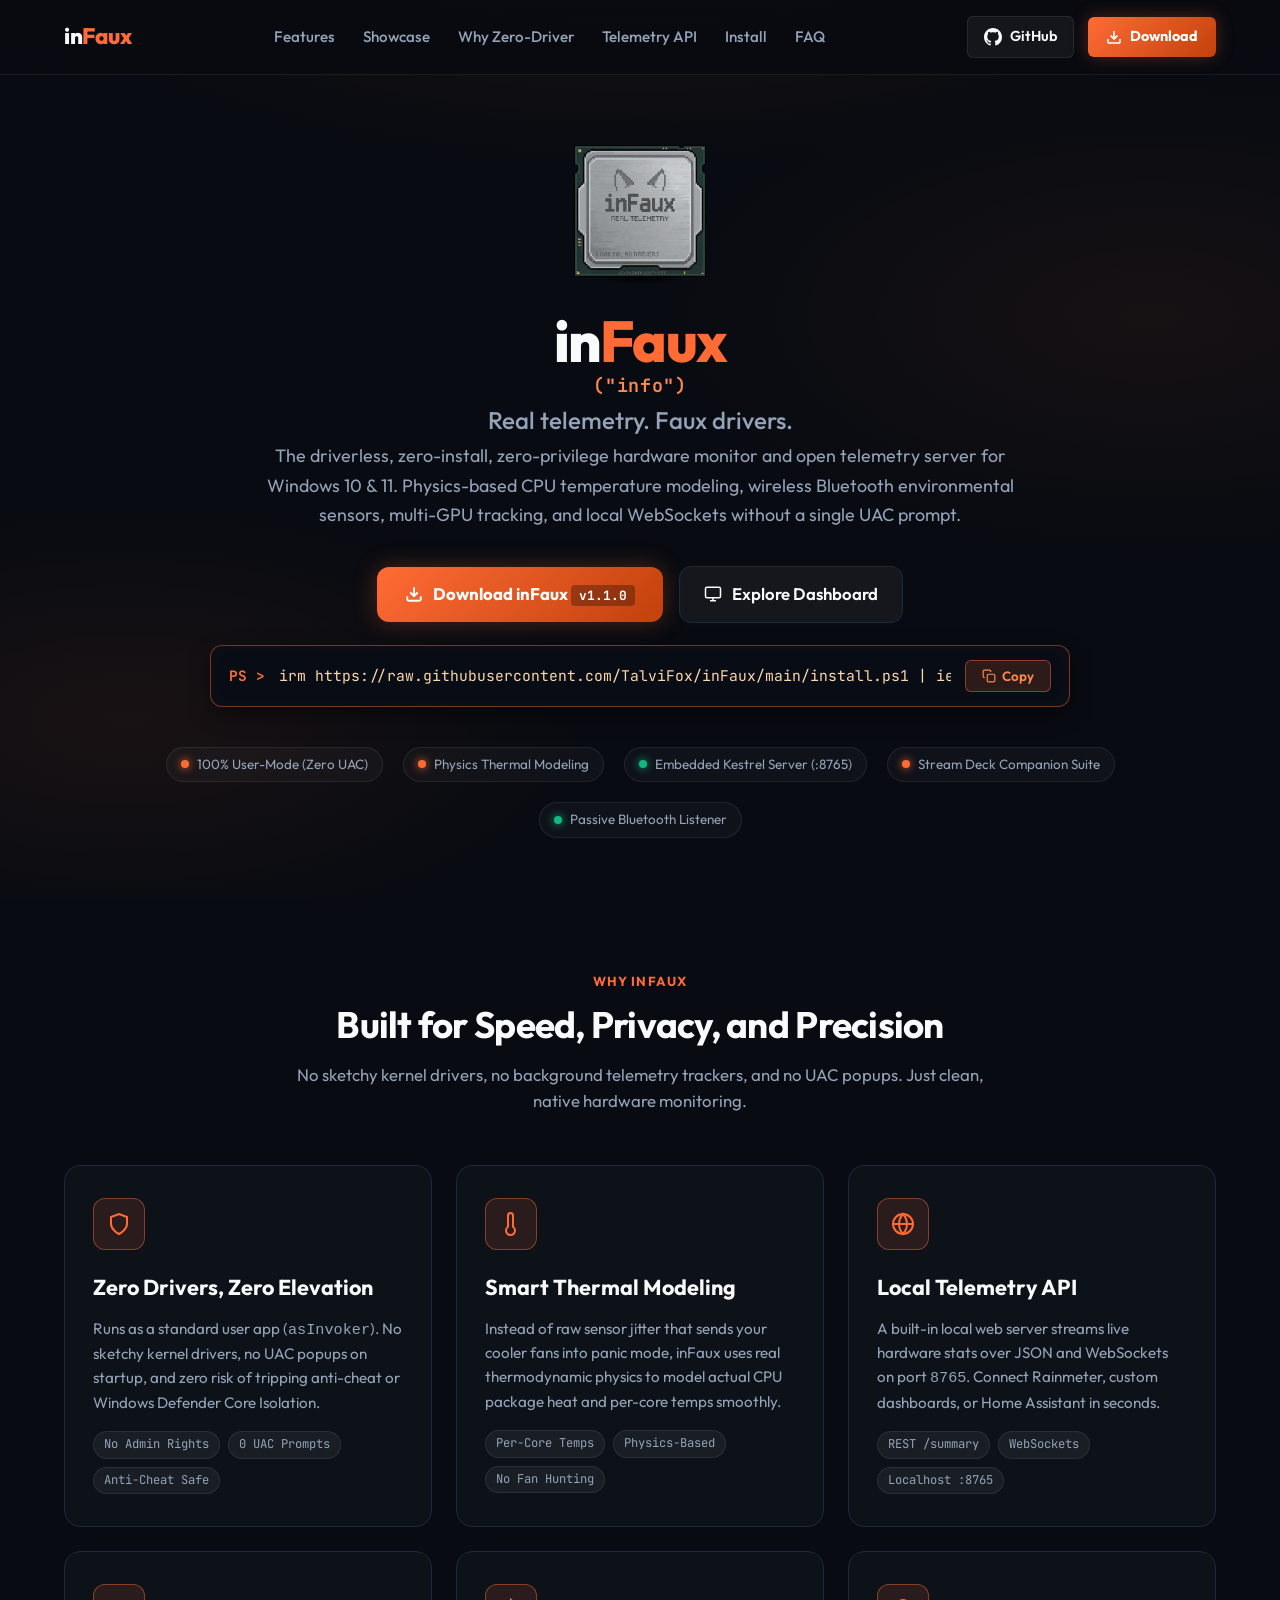
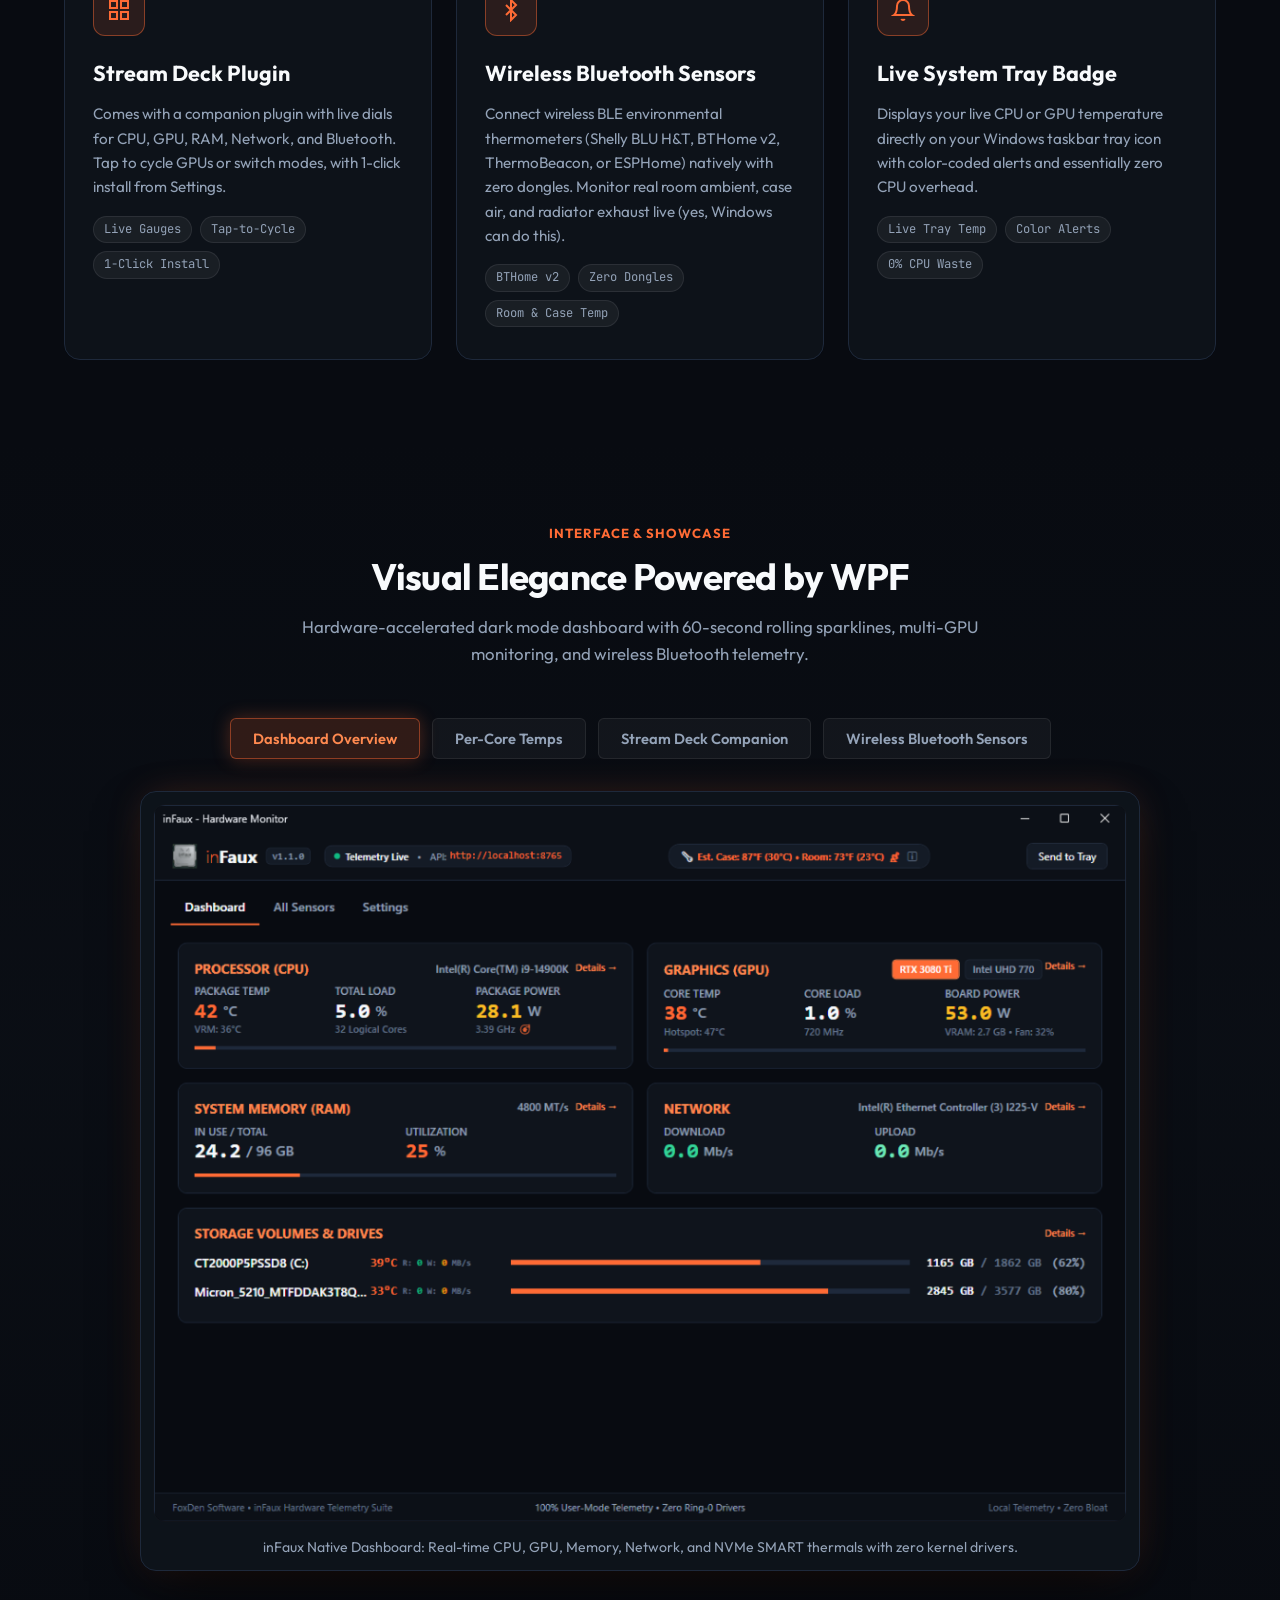
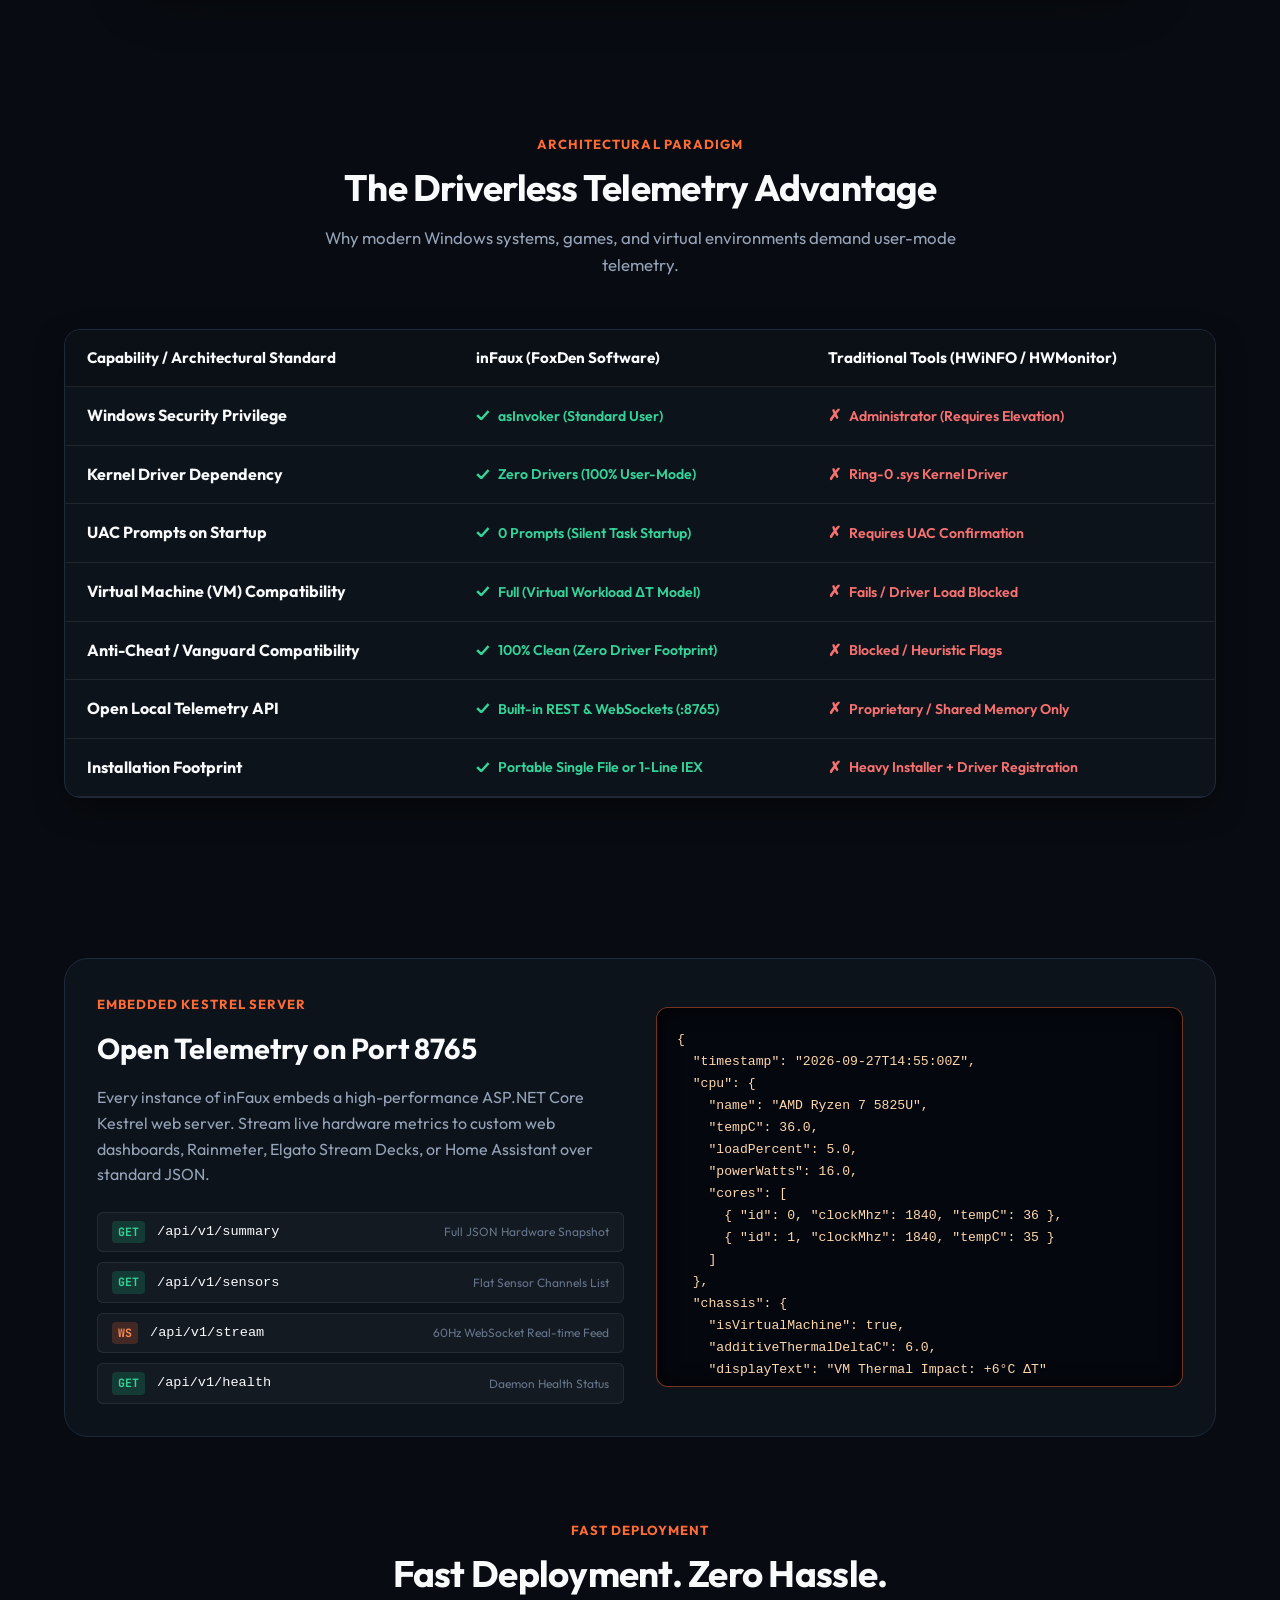
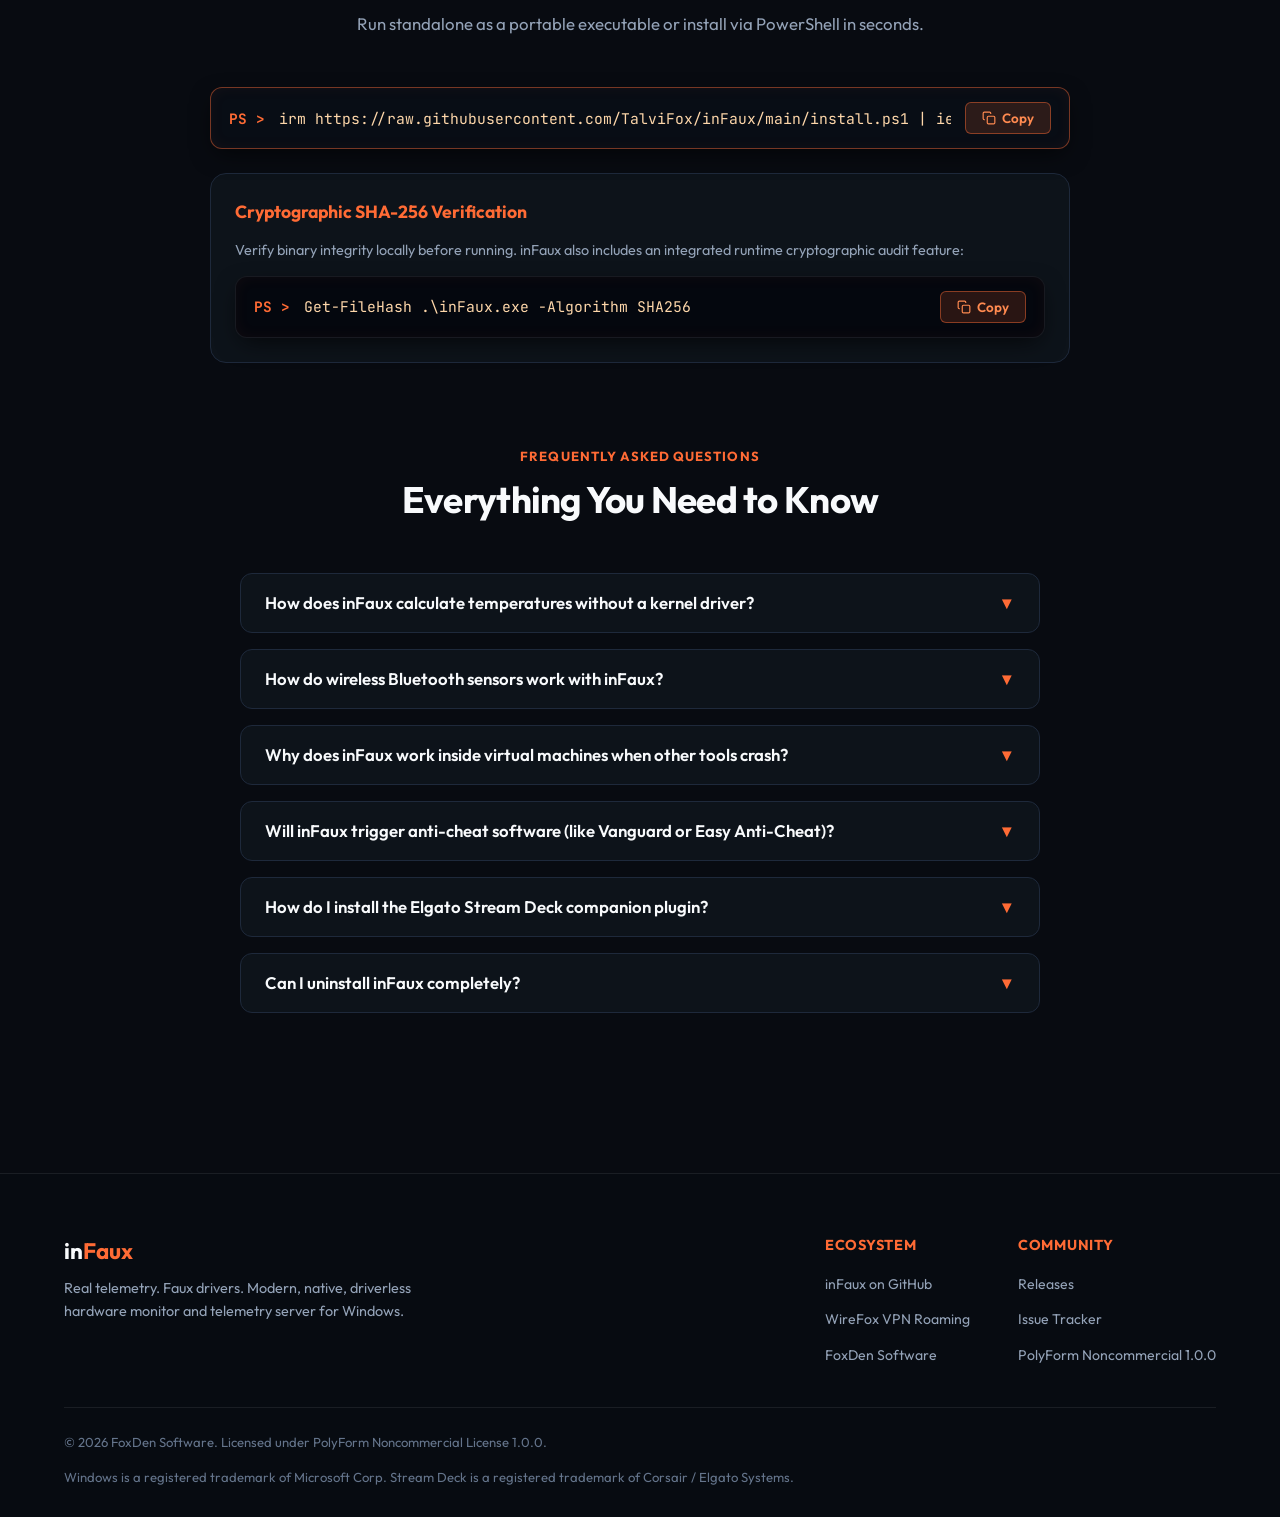
==== docs/index.html @ 2d2d84a3 "Add files via upload" ====
<!DOCTYPE html>
<html lang="en">
<head>
  <meta charset="UTF-8">
  <meta name="viewport" content="width=device-width, initial-scale=1.0">
  
  <!-- Primary SEO Meta Tags -->
  <title>inFaux | Real Telemetry. Faux Drivers. Zero-Driver Hardware Monitor for Windows</title>
  <meta name="title" content="inFaux | Real Telemetry. Faux Drivers. Zero-Driver Hardware Monitor for Windows">
  <meta name="description" content="Driverless, zero-install, zero-privilege hardware monitor & open telemetry server for Windows 10 & 11. Real-time Newtonian thermodynamic modeling, per-core flux, and embedded WebSockets without UAC prompts.">
  <meta name="keywords" content="inFaux, hardware monitor Windows, zero driver hardware monitor, CPU temperature without UAC, driverless telemetry, VM CPU temperature, thermodynamic observer, Stream Deck hardware monitor, local telemetry API">
  <meta name="author" content="FoxDen Software">
  <meta name="robots" content="index, follow">
  <meta name="theme-color" content="#080B11">
  <link rel="canonical" href="https://infaux.foxdensoftware.dev/">

  <!-- Open Graph / Facebook / Discord -->
  <meta property="og:type" content="website">
  <meta property="og:url" content="https://infaux.foxdensoftware.dev/">
  <meta property="og:title" content="inFaux | Real Telemetry. Faux Drivers.">
  <meta property="og:description" content="Driverless, zero-install, zero-privilege hardware monitor & open telemetry server for Windows 10 & 11. Zero Ring-0 drivers, zero UAC prompts, VM-friendly.">
  <meta property="og:image" content="https://infaux.foxdensoftware.dev/assets/inFaux_IHS.png">

  <!-- Twitter / X -->
  <meta property="twitter:card" content="summary_large_image">
  <meta property="twitter:url" content="https://infaux.foxdensoftware.dev/">
  <meta property="twitter:title" content="inFaux | Real Telemetry. Faux Drivers.">
  <meta property="twitter:description" content="Driverless hardware monitor & open telemetry server for Windows. Zero UAC prompts, VM-friendly, embedded REST & WebSockets.">
  <meta property="twitter:image" content="https://infaux.foxdensoftware.dev/assets/inFaux_IHS.png">

  <!-- Favicon -->
  <link rel="icon" type="image/x-icon" href="assets/favicon.ico">
  <link rel="icon" type="image/png" href="assets/inFaux_IHS.png">

  <!-- Google Fonts -->
  <link rel="preconnect" href="https://fonts.googleapis.com">
  <link rel="preconnect" href="https://fonts.gstatic.com" crossorigin>
  <link href="https://fonts.googleapis.com/css2?family=JetBrains+Mono:wght@400;500;600;700&family=Outfit:wght@300;400;500;600;700;800&display=swap" rel="stylesheet">

  <!-- Stylesheet -->
  <link rel="stylesheet" href="css/style.css?v=1.2">

  <!-- Schema.org JSON-LD -->
  <script type="application/ld+json">
  {
    "@context": "https://schema.org",
    "@type": "SoftwareApplication",
    "name": "inFaux",
    "operatingSystem": "Windows 10, Windows 11",
    "applicationCategory": "UtilitiesApplication",
    "description": "Zero-driver, zero-privilege hardware telemetry server and real-time thermodynamic observer for Windows.",
    "license": "https://polyformproject.org/licenses/noncommercial/1.0.0",
    "url": "https://infaux.foxdensoftware.dev/",
    "downloadUrl": "https://github.com/TalviFox/inFaux/releases",
    "softwareVersion": "1.1.0",
    "author": {
      "@type": "Organization",
      "name": "FoxDen Software",
      "url": "https://github.com/TalviFox"
    },
    "offers": {
      "@type": "Offer",
      "price": "0",
      "priceCurrency": "USD"
    }
  }
  </script>
</head>
<body>

  <!-- Mobile Notice Banner -->
  <aside class="mobile-notice-banner" id="mobile-notice" aria-label="Desktop application notice" style="display: none;">
    <div class="container mobile-notice-inner">
      <div class="mobile-notice-content">
        <p class="mobile-notice-message">
          <strong>Visiting from mobile?</strong> inFaux is built exclusively for Windows PCs. Feel free to copy the install script to run on your PC!
        </p>
      </div>
      <div class="mobile-notice-actions">
        <a href="https://github.com/TalviFox/inFaux/releases/latest" class="btn-mobile-action btn-mobile-dl" id="mobile-download-btn">
          <svg width="13" height="13" viewBox="0 0 24 24" fill="none" stroke="currentColor" stroke-width="2.5"><path d="M21 15v4a2 2 0 0 1-2 2H5a2 2 0 0 1-2-2v-4"></path><polyline points="7 10 12 15 17 10"></polyline><line x1="12" y1="15" x2="12" y2="3"></line></svg>
          <span>Get inFaux</span>
        </a>
        <button class="btn-copy btn-mobile-action btn-mobile-copy" data-target="site-url-hidden" id="mobile-copy-btn" aria-label="Copy page link">
          <svg width="13" height="13" viewBox="0 0 24 24" fill="none" stroke="currentColor" stroke-width="2"><rect x="9" y="9" width="13" height="13" rx="2" ry="2"></rect><path d="M5 15H4a2 2 0 0 1-2-2V4a2 2 0 0 1 2-2h9a2 2 0 0 1 2 2v1"></path></svg>
          <span>Copy Link</span>
        </button>
        <button class="mobile-notice-close" id="mobile-notice-close" aria-label="Dismiss notice">&times;</button>
      </div>
    </div>
    <span id="site-url-hidden" style="display:none;">https://infaux.foxdensoftware.dev/</span>
  </aside>

  <!-- Site Header & Navigation -->
  <header class="site-header">
    <div class="container site-nav">
      <a href="#" class="nav-brand" id="nav-brand">
        <span class="brand-text">in<span>Faux</span></span>
      </a>

      <ul class="nav-links">
        <li><a href="#features" class="nav-link">Features</a></li>
        <li><a href="#showcase" class="nav-link">Showcase</a></li>
        <li><a href="#comparison" class="nav-link">Why Zero-Driver</a></li>
        <li><a href="#api" class="nav-link">Telemetry API</a></li>
        <li><a href="#install" class="nav-link">Install</a></li>
        <li><a href="#faq" class="nav-link">FAQ</a></li>
      </ul>

      <div class="nav-actions">
        <a href="https://github.com/TalviFox/inFaux" target="_blank" rel="noopener noreferrer" class="btn-github" id="nav-github-btn" title="View Source on GitHub">
          <svg width="18" height="18" viewBox="0 0 24 24" fill="currentColor">
            <path d="M12 0C5.37 0 0 5.37 0 12c0 5.31 3.435 9.795 8.205 11.385.6.105.825-.255.825-.57 0-.285-.015-1.23-.015-2.235-3.015.555-3.795-.735-4.035-1.41-.135-.345-.72-1.41-1.23-1.695-.42-.225-1.02-.78-.015-.795.945-.015 1.62.87 1.845 1.23 1.08 1.815 2.805 1.305 3.495.99.105-.78.42-1.305.765-1.605-2.67-.3-5.46-1.335-5.46-5.925 0-1.305.465-2.385 1.23-3.225-.12-.3-.54-1.53.12-3.18 0 0 1.005-.315 3.3 1.23.96-.27 1.98-.405 3-.405s2.04.135 3 .405c2.295-1.56 3.3-1.23 3.3-1.23.66 1.65.24 2.88.12 3.18.765.84 1.23 1.905 1.23 3.225 0 4.605-2.805 5.625-5.475 5.925.435.375.81 1.095.81 2.22 0 1.605-.015 2.895-.015 3.3 0 .315.225.69.825.57A12.02 12.02 0 0024 12c0-6.63-5.37-12-12-12z"/>
          </svg>
          <span>GitHub</span>
        </a>
        <a href="https://github.com/TalviFox/inFaux/releases/latest" class="btn-nav-download" id="nav-download-btn">
          <svg width="16" height="16" viewBox="0 0 24 24" fill="none" stroke="currentColor" stroke-width="2.5"><path d="M21 15v4a2 2 0 0 1-2 2H5a2 2 0 0 1-2-2v-4"></path><polyline points="7 10 12 15 17 10"></polyline><line x1="12" y1="15" x2="12" y2="3"></line></svg>
          <span>Download</span>
        </a>
      </div>
    </div>
  </header>

  <main>
    <!-- Hero Section -->
    <section class="hero-section">
      <div class="container">
        <!-- Floating CPU IHS Chip hovering over ground shadow -->
        <div class="hero-logo-container" title="inFaux: Real Telemetry. Faux Drivers. 🦊">
          <img src="assets/inFaux_IHS.png" alt="inFaux IHS Logo" class="hero-logo">
          <div class="hero-logo-shadow"></div>
        </div>

        <h1 class="hero-brand-heading">
          <span class="brand-in">in</span><span class="brand-faux">Faux</span>
          <span class="brand-pronounce">("info")</span>
          <span class="hero-tagline">Real telemetry. Faux drivers.</span>
        </h1>

        <p class="hero-subtitle">
          The driverless, zero-install, zero-privilege hardware monitor and open telemetry server for Windows 10 &amp; 11. Physics-based CPU temperature modeling, wireless Bluetooth environmental sensors, multi-GPU tracking, and local WebSockets without a single UAC prompt.
        </p>

        <div class="hero-actions">
          <div class="hero-btn-row">
            <a href="https://github.com/TalviFox/inFaux/releases/latest" class="btn-primary" id="hero-download-btn">
              <svg width="18" height="18" viewBox="0 0 24 24" fill="none" stroke="currentColor" stroke-width="2.5"><path d="M21 15v4a2 2 0 0 1-2 2H5a2 2 0 0 1-2-2v-4"></path><polyline points="7 10 12 15 17 10"></polyline><line x1="12" y1="15" x2="12" y2="3"></line></svg>
              <span>Download inFaux <span class="release-version-tag">v1.1.0</span></span>
            </a>
            <a href="#showcase" class="btn-secondary" id="hero-explore-btn">
              <svg width="18" height="18" viewBox="0 0 24 24" fill="none" stroke="currentColor" stroke-width="2"><rect x="2" y="3" width="20" height="14" rx="2" ry="2"></rect><line x1="8" y1="21" x2="16" y2="21"></line><line x1="12" y1="17" x2="12" y2="21"></line></svg>
              <span>Explore Dashboard</span>
            </a>
          </div>

          <!-- Wide, un-truncated 1-line PowerShell install box -->
          <div class="terminal-command-box" title="Click button to copy install command">
            <span class="terminal-prefix">PS &gt;</span>
            <code class="terminal-code" id="ps-install-code">irm https://raw.githubusercontent.com/TalviFox/inFaux/main/install.ps1 | iex</code>
            <button class="btn-copy" data-target="ps-install-code" id="hero-copy-btn" aria-label="Copy PowerShell command">
              <svg width="14" height="14" viewBox="0 0 24 24" fill="none" stroke="currentColor" stroke-width="2"><rect x="9" y="9" width="13" height="13" rx="2" ry="2"></rect><path d="M5 15H4a2 2 0 0 1-2-2V4a2 2 0 0 1 2-2h9a2 2 0 0 1 2 2v1"></path></svg>
              <span>Copy</span>
            </button>
          </div>
        </div>

        <div class="hero-badges-row">
          <div class="badge-item"><span class="badge-dot"></span> 100% User-Mode (Zero UAC)</div>
          <div class="badge-item"><span class="badge-dot"></span> Physics Thermal Modeling</div>
          <div class="badge-item"><span class="badge-dot green"></span> Embedded Kestrel Server (:8765)</div>
          <div class="badge-item"><span class="badge-dot"></span> Stream Deck Companion Suite</div>
          <div class="badge-item"><span class="badge-dot green"></span> Passive Bluetooth Listener</div>
        </div>
      </div>
    </section>

    <!-- Features Section -->
    <section class="features-section" id="features">
      <div class="container">
        <div class="section-header">
          <span class="section-label">Why inFaux</span>
          <h2 class="section-title">Built for Speed, Privacy, and Precision</h2>
          <p class="section-desc">No sketchy kernel drivers, no background telemetry trackers, and no UAC popups. Just clean, native hardware monitoring.</p>
        </div>

        <div class="features-grid">
          <!-- Feature 1 -->
          <div class="feature-card">
            <div class="feature-icon-wrap">
              <svg width="24" height="24" viewBox="0 0 24 24" fill="none" stroke="currentColor" stroke-width="2"><path d="M12 22s8-4 8-10V5l-8-3-8 3v7c0 6 8 10 8 10z"></path></svg>
            </div>
            <h3 class="feature-title">Zero Drivers, Zero Elevation</h3>
            <p class="feature-desc">Runs as a standard user app (<code>asInvoker</code>). No sketchy kernel drivers, no UAC popups on startup, and zero risk of tripping anti-cheat or Windows Defender Core Isolation.</p>
            <div class="feature-pills">
              <span class="feature-pill">No Admin Rights</span>
              <span class="feature-pill">0 UAC Prompts</span>
              <span class="feature-pill">Anti-Cheat Safe</span>
            </div>
          </div>

          <!-- Feature 2 -->
          <div class="feature-card">
            <div class="feature-icon-wrap">
              <svg width="24" height="24" viewBox="0 0 24 24" fill="none" stroke="currentColor" stroke-width="2"><path d="M14 14.76V3.5a2.5 2.5 0 0 0-5 0v11.26a4.5 4.5 0 1 0 5 0z"></path></svg>
            </div>
            <h3 class="feature-title">Smart Thermal Modeling</h3>
            <p class="feature-desc">Instead of raw sensor jitter that sends your cooler fans into panic mode, inFaux uses real thermodynamic physics to model actual CPU package heat and per-core temps smoothly.</p>
            <div class="feature-pills">
              <span class="feature-pill">Per-Core Temps</span>
              <span class="feature-pill">Physics-Based</span>
              <span class="feature-pill">No Fan Hunting</span>
            </div>
          </div>

          <!-- Feature 3 -->
          <div class="feature-card">
            <div class="feature-icon-wrap">
              <svg width="24" height="24" viewBox="0 0 24 24" fill="none" stroke="currentColor" stroke-width="2"><circle cx="12" cy="12" r="10"></circle><line x1="2" y1="12" x2="22" y2="12"></line><path d="M12 2a15.3 15.3 0 0 1 4 10 15.3 15.3 0 0 1-4 10 15.3 15.3 0 0 1-4-10 15.3 15.3 0 0 1 4-10z"></path></svg>
            </div>
            <h3 class="feature-title">Local Telemetry API</h3>
            <p class="feature-desc">A built-in local web server streams live hardware stats over JSON and WebSockets on port <code>8765</code>. Connect Rainmeter, custom dashboards, or Home Assistant in seconds.</p>
            <div class="feature-pills">
              <span class="feature-pill">REST /summary</span>
              <span class="feature-pill">WebSockets</span>
              <span class="feature-pill">Localhost :8765</span>
            </div>
          </div>

          <!-- Feature 4 -->
          <div class="feature-card">
            <div class="feature-icon-wrap">
              <svg width="24" height="24" viewBox="0 0 24 24" fill="none" stroke="currentColor" stroke-width="2"><rect x="3" y="3" width="7" height="7"></rect><rect x="14" y="3" width="7" height="7"></rect><rect x="14" y="14" width="7" height="7"></rect><rect x="3" y="14" width="7" height="7"></rect></svg>
            </div>
            <h3 class="feature-title">Stream Deck Plugin</h3>
            <p class="feature-desc">Comes with a companion plugin with live dials for CPU, GPU, RAM, Network, and Bluetooth. Tap to cycle GPUs or switch modes, with 1-click install from Settings.</p>
            <div class="feature-pills">
              <span class="feature-pill">Live Gauges</span>
              <span class="feature-pill">Tap-to-Cycle</span>
              <span class="feature-pill">1-Click Install</span>
            </div>
          </div>

          <!-- Feature 5 -->
          <div class="feature-card">
            <div class="feature-icon-wrap">
              <svg width="24" height="24" viewBox="0 0 24 24" fill="none" stroke="currentColor" stroke-width="2"><path d="m7 7 10 10-5 5V2l5 5L7 17"></path></svg>
            </div>
            <h3 class="feature-title">Wireless Bluetooth Sensors</h3>
            <p class="feature-desc">Connect wireless BLE environmental thermometers (Shelly BLU H&amp;T, BTHome v2, ThermoBeacon, or ESPHome) natively with zero dongles. Monitor real room ambient, case air, and radiator exhaust live (yes, Windows can do this).</p>
            <div class="feature-pills">
              <span class="feature-pill">BTHome v2</span>
              <span class="feature-pill">Zero Dongles</span>
              <span class="feature-pill">Room &amp; Case Temp</span>
            </div>
          </div>

          <!-- Feature 6 -->
          <div class="feature-card">
            <div class="feature-icon-wrap">
              <svg width="24" height="24" viewBox="0 0 24 24" fill="none" stroke="currentColor" stroke-width="2"><path d="M18 8A6 6 0 0 0 6 8c0 7-3 9-3 9h18s-3-2-3-9"></path><path d="M13.73 21a2 2 0 0 1-3.46 0"></path></svg>
            </div>
            <h3 class="feature-title">Live System Tray Badge</h3>
            <p class="feature-desc">Displays your live CPU or GPU temperature directly on your Windows taskbar tray icon with color-coded alerts and essentially zero CPU overhead.</p>
            <div class="feature-pills">
              <span class="feature-pill">Live Tray Temp</span>
              <span class="feature-pill">Color Alerts</span>
              <span class="feature-pill">0% CPU Waste</span>
            </div>
          </div>
        </div>
      </div>
    </section>

    <!-- Showcase / Screenshot Gallery Section -->
    <section class="showcase-section" id="showcase">
      <div class="container">
        <div class="section-header">
          <span class="section-label">Interface &amp; Showcase</span>
          <h2 class="section-title">Visual Elegance Powered by WPF</h2>
          <p class="section-desc">Hardware-accelerated dark mode dashboard with 60-second rolling sparklines, multi-GPU monitoring, and wireless Bluetooth telemetry.</p>
        </div>

        <div class="showcase-tabs">
          <button class="showcase-tab active" data-showcase="dashboard" id="tab-dashboard">Dashboard Overview</button>
          <button class="showcase-tab" data-showcase="flux" id="tab-flux">Per-Core Temps</button>
          <button class="showcase-tab" data-showcase="streamdeck" id="tab-streamdeck">Stream Deck Companion</button>
          <button class="showcase-tab" data-showcase="bluetooth" id="tab-bluetooth">Wireless Bluetooth Sensors</button>
        </div>

        <div class="showcase-display">
          <div class="showcase-img-wrap" id="showcase-img-wrap" title="Click to view full resolution">
            <img src="assets/screenshots/inFaux-Main-Screen.png" alt="inFaux Native Dashboard" class="showcase-img" id="showcase-main-img">
          </div>

          <div class="showcase-caption" id="showcase-caption">
            inFaux Native Dashboard: Real-time CPU, GPU, Memory, Network, and NVMe SMART thermals with zero kernel drivers.
          </div>
        </div>
      </div>
    </section>

    <!-- Architecture & Comparison Section (Clean Checkmarks vs Crosses) -->
    <section class="comparison-section" id="comparison">
      <div class="container">
        <div class="section-header">
          <span class="section-label">Architectural Paradigm</span>
          <h2 class="section-title">The Driverless Telemetry Advantage</h2>
          <p class="section-desc">Why modern Windows systems, games, and virtual environments demand user-mode telemetry.</p>
        </div>

        <div class="comparison-table-wrap">
          <table class="comparison-table">
            <thead>
              <tr>
                <th>Capability / Architectural Standard</th>
                <th>inFaux (FoxDen Software)</th>
                <th>Traditional Tools (HWiNFO / HWMonitor)</th>
              </tr>
            </thead>
            <tbody>
              <tr>
                <td><strong>Windows Security Privilege</strong></td>
                <td><span class="status-badge good"><span class="status-icon">✓</span> asInvoker (Standard User)</span></td>
                <td><span class="status-badge bad"><span class="status-icon">✗</span> Administrator (Requires Elevation)</span></td>
              </tr>
              <tr>
                <td><strong>Kernel Driver Dependency</strong></td>
                <td><span class="status-badge good"><span class="status-icon">✓</span> Zero Drivers (100% User-Mode)</span></td>
                <td><span class="status-badge bad"><span class="status-icon">✗</span> Ring-0 .sys Kernel Driver</span></td>
              </tr>
              <tr>
                <td><strong>UAC Prompts on Startup</strong></td>
                <td><span class="status-badge good"><span class="status-icon">✓</span> 0 Prompts (Silent Task Startup)</span></td>
                <td><span class="status-badge bad"><span class="status-icon">✗</span> Requires UAC Confirmation</span></td>
              </tr>
              <tr>
                <td><strong>Virtual Machine (VM) Compatibility</strong></td>
                <td><span class="status-badge good"><span class="status-icon">✓</span> Full (Virtual Workload ΔT Model)</span></td>
                <td><span class="status-badge bad"><span class="status-icon">✗</span> Fails / Driver Load Blocked</span></td>
              </tr>
              <tr>
                <td><strong>Anti-Cheat / Vanguard Compatibility</strong></td>
                <td><span class="status-badge good"><span class="status-icon">✓</span> 100% Clean (Zero Driver Footprint)</span></td>
                <td><span class="status-badge bad"><span class="status-icon">✗</span> Blocked / Heuristic Flags</span></td>
              </tr>
              <tr>
                <td><strong>Open Local Telemetry API</strong></td>
                <td><span class="status-badge good"><span class="status-icon">✓</span> Built-in REST &amp; WebSockets (:8765)</span></td>
                <td><span class="status-badge bad"><span class="status-icon">✗</span> Proprietary / Shared Memory Only</span></td>
              </tr>
              <tr>
                <td><strong>Installation Footprint</strong></td>
                <td><span class="status-badge good"><span class="status-icon">✓</span> Portable Single File or 1-Line IEX</span></td>
                <td><span class="status-badge bad"><span class="status-icon">✗</span> Heavy Installer + Driver Registration</span></td>
              </tr>
            </tbody>
          </table>
        </div>
      </div>
    </section>

    <!-- Telemetry API Playground Section -->
    <section class="api-section" id="api">
      <div class="container">
        <div class="api-box">
          <div class="api-info">
            <span class="section-label">Embedded Kestrel Server</span>
            <h3>Open Telemetry on Port 8765</h3>
            <p>
              Every instance of inFaux embeds a high-performance ASP.NET Core Kestrel web server. Stream live hardware metrics to custom web dashboards, Rainmeter, Elgato Stream Decks, or Home Assistant over standard JSON.
            </p>

            <div class="api-endpoints-list">
              <div class="api-endpoint-item">
                <span class="endpoint-method get">GET</span>
                <code>/api/v1/summary</code>
                <span class="endpoint-desc">Full JSON Hardware Snapshot</span>
              </div>
              <div class="api-endpoint-item">
                <span class="endpoint-method get">GET</span>
                <code>/api/v1/sensors</code>
                <span class="endpoint-desc">Flat Sensor Channels List</span>
              </div>
              <div class="api-endpoint-item">
                <span class="endpoint-method ws">WS</span>
                <code>/api/v1/stream</code>
                <span class="endpoint-desc">60Hz WebSocket Real-time Feed</span>
              </div>
              <div class="api-endpoint-item">
                <span class="endpoint-method get">GET</span>
                <code>/api/v1/health</code>
                <span class="endpoint-desc">Daemon Health Status</span>
              </div>
            </div>
          </div>

          <div class="api-terminal-wrap">
            <pre class="api-code-terminal"><code>{
  "timestamp": "2026-09-27T14:55:00Z",
  "cpu": {
    "name": "AMD Ryzen 7 5825U",
    "tempC": 36.0,
    "loadPercent": 5.0,
    "powerWatts": 16.0,
    "cores": [
      { "id": 0, "clockMhz": 1840, "tempC": 36 },
      { "id": 1, "clockMhz": 1840, "tempC": 35 }
    ]
  },
  "chassis": {
    "isVirtualMachine": true,
    "additiveThermalDeltaC": 6.0,
    "displayText": "VM Thermal Impact: +6°C ΔT"
  },
  "gpus": [
    {
      "name": "Integrated APU",
      "tempC": 32.0,
      "powerWatts": 1.5
    }
  ]
}</code></pre>
          </div>
        </div>
      </div>
    </section>

    <!-- Installation & Verification Section -->
    <section class="install-section" id="install">
      <div class="container">
        <div class="section-header">
          <span class="section-label">Fast Deployment</span>
          <h2 class="section-title">Fast Deployment. Zero Hassle.</h2>
          <p class="section-desc">Run standalone as a portable executable or install via PowerShell in seconds.</p>
        </div>

        <div style="max-width: 860px; margin: 0 auto;">
          <!-- Wide, clean terminal install box -->
          <div class="terminal-command-box" style="margin-bottom: 24px;">
            <span class="terminal-prefix">PS &gt;</span>
            <code class="terminal-code" id="install-guide-code">irm https://raw.githubusercontent.com/TalviFox/inFaux/main/install.ps1 | iex</code>
            <button class="btn-copy" data-target="install-guide-code" id="install-copy-btn">
              <svg width="14" height="14" viewBox="0 0 24 24" fill="none" stroke="currentColor" stroke-width="2"><rect x="9" y="9" width="13" height="13" rx="2" ry="2"></rect><path d="M5 15H4a2 2 0 0 1-2-2V4a2 2 0 0 1 2-2h9a2 2 0 0 1 2 2v1"></path></svg>
              <span>Copy</span>
            </button>
          </div>

          <div style="background: var(--bg-card); border: 1px solid var(--border-card); border-radius: var(--radius-lg); padding: 24px;">
            <h4 style="font-size: 1.1rem; margin-bottom: 12px; color: var(--brand-accent);">Cryptographic SHA-256 Verification</h4>
            <p style="font-size: 0.9rem; color: var(--text-secondary); margin-bottom: 14px;">
              Verify binary integrity locally before running. inFaux also includes an integrated runtime cryptographic audit feature:
            </p>
            <div class="terminal-command-box" style="background: #04070e; border-color: var(--border-subtle);">
              <span class="terminal-prefix">PS &gt;</span>
              <code class="terminal-code" id="hash-verify-code">Get-FileHash .\inFaux.exe -Algorithm SHA256</code>
              <button class="btn-copy" data-target="hash-verify-code" id="hash-copy-btn">
                <svg width="14" height="14" viewBox="0 0 24 24" fill="none" stroke="currentColor" stroke-width="2"><rect x="9" y="9" width="13" height="13" rx="2" ry="2"></rect><path d="M5 15H4a2 2 0 0 1-2-2V4a2 2 0 0 1 2-2h9a2 2 0 0 1 2 2v1"></path></svg>
                <span>Copy</span>
              </button>
            </div>
          </div>
        </div>
      </div>
    </section>

    <!-- FAQ Section -->
    <section class="faq-section" id="faq">
      <div class="container">
        <div class="section-header">
          <span class="section-label">Frequently Asked Questions</span>
          <h2 class="section-title">Everything You Need to Know</h2>
        </div>

        <div class="faq-list">
          <div class="faq-item">
            <button class="faq-question">
              <span>How does inFaux calculate temperatures without a kernel driver?</span>
              <span class="faq-chevron">▼</span>
            </button>
            <div class="faq-answer">
              Microsoft Windows doesn't let regular apps read raw CPU thermal diodes without installing risky Ring-0 kernel drivers (which trigger Windows Defender security warnings). Instead, inFaux uses real physics: it reads live processor speeds and core loads through native Windows performance counters, anchors to real temperature sensors on your GPU and SSD, and simulates how heat absorbs into the copper heatspreader and cools into the air. You get smooth, realistic CPU and per-core temperatures without compromising your PC's security.
            </div>
          </div>

          <div class="faq-item">
            <button class="faq-question">
              <span>How do wireless Bluetooth sensors work with inFaux?</span>
              <span class="faq-chevron">▼</span>
            </button>
            <div class="faq-answer">
              inFaux v1.1.0 includes a built-in passive Bluetooth Low Energy (BLE) listener supporting the open <strong>BTHome v2</strong> standard. Supported thermometers (such as <strong>Shelly BLU H&amp;T</strong> out of the box, ThermoBeacon, or custom ESPHome/ESP32 beacons) broadcast passive temperature and humidity packets. inFaux picks them up directly via Windows Bluetooth with zero pairing dongles, upgrading estimated room and case air to 100% measured physical readings (yes, Windows can do this).
            </div>
          </div>

          <div class="faq-item">
            <button class="faq-question">
              <span>Why does inFaux work inside virtual machines when other tools crash?</span>
              <span class="faq-chevron">▼</span>
            </button>
            <div class="faq-answer">
              Traditional monitoring utilities try to load a Ring-0 kernel driver to query hardware Model-Specific Registers (MSRs). Hypervisors intentionally strip and block these instructions, causing legacy monitors to crash or display blank values. Because inFaux is 100% user-mode, it runs cleanly on top of virtual performance counters, computing the exact thermal impact (ΔT) that the virtual workload contributes to the host CPU.
            </div>
          </div>

          <div class="faq-item">
            <button class="faq-question">
              <span>Will inFaux trigger anti-cheat software (like Vanguard or Easy Anti-Cheat)?</span>
              <span class="faq-chevron">▼</span>
            </button>
            <div class="faq-answer">
              No. Anti-cheat engines routinely block or flag vulnerable Ring-0 drivers (like WinRing0 or older CPU-Z drivers) because they can be exploited for kernel code execution. inFaux runs strictly as a standard user process (<code>asInvoker</code>) and contains zero kernel drivers or injection DLLs, making it completely invisible and safe for gaming.
            </div>
          </div>

          <div class="faq-item">
            <button class="faq-question">
              <span>How do I install the Elgato Stream Deck companion plugin?</span>
              <span class="faq-chevron">▼</span>
            </button>
            <div class="faq-answer">
              inFaux features a built-in <strong>Lifecycle Manager (LCM)</strong> directly in the Settings menu. Simply open inFaux, navigate to the Settings tab, and click <strong>Install Stream Deck Plugin</strong>. inFaux extracts and configures the companion plugin into your Stream Deck profile with zero manual file copying.
            </div>
          </div>

          <div class="faq-item">
            <button class="faq-question">
              <span>Can I uninstall inFaux completely?</span>
              <span class="faq-chevron">▼</span>
            </button>
            <div class="faq-answer">
              Yes. Run <code>irm https://raw.githubusercontent.com/TalviFox/inFaux/main/uninstall.ps1 | iex</code> in PowerShell, or click Uninstall in Windows Installed Apps. Because inFaux leaves no kernel drivers or registry system services behind, uninstallation is instantaneous and 100% clean.
            </div>
          </div>
        </div>
      </div>
    </section>
  </main>

  <!-- Lightbox Modal -->
  <div class="lightbox-modal" id="lightbox-modal">
    <div class="lightbox-content">
      <span class="lightbox-close" id="lightbox-close">&times;</span>
      <img src="" alt="Zoomed Screenshot" class="lightbox-img" id="lightbox-img">
    </div>
  </div>

  <!-- Footer -->
  <footer class="site-footer">
    <div class="container">
      <div class="footer-inner">
        <div class="footer-brand">
          <h4>in<span>Faux</span></h4>
          <p>Real telemetry. Faux drivers. Modern, native, driverless hardware monitor and telemetry server for Windows.</p>
        </div>

        <div class="footer-links">
          <div class="footer-col">
            <h5>Ecosystem</h5>
            <ul>
              <li><a href="https://github.com/TalviFox/inFaux" target="_blank" rel="noopener noreferrer">inFaux on GitHub</a></li>
              <li><a href="https://wirefox.foxdensoftware.dev/" target="_blank" rel="noopener noreferrer">WireFox VPN Roaming</a></li>
              <li><a href="https://github.com/TalviFox" target="_blank" rel="noopener noreferrer">FoxDen Software</a></li>
            </ul>
          </div>
          <div class="footer-col">
            <h5>Community</h5>
            <ul>
              <li><a href="https://github.com/TalviFox/inFaux/releases" target="_blank" rel="noopener noreferrer">Releases</a></li>
              <li><a href="https://github.com/TalviFox/inFaux/issues" target="_blank" rel="noopener noreferrer">Issue Tracker</a></li>
              <li><a href="https://github.com/TalviFox/inFaux/blob/main/LICENSE" target="_blank" rel="noopener noreferrer">PolyForm Noncommercial 1.0.0</a></li>
            </ul>
          </div>
        </div>
      </div>

      <div class="footer-bottom">
        <div>&copy; 2026 FoxDen Software. Licensed under PolyForm Noncommercial License 1.0.0.</div>
        <div>Windows is a registered trademark of Microsoft Corp. Stream Deck is a registered trademark of Corsair / Elgato Systems.</div>
      </div>
    </div>
  </footer>

  <!-- Scripts -->
  <script src="js/main.js"></script>
</body>
</html>
---- docs/css/style.css ----
/* ==========================================================================
   inFaux Official Landing Page Stylesheet
   Theme: Red Fox (Classic Ember & Copper) - inFaux Default
   Crafted with care by FoxDen Software
   ========================================================================== */

:root {
  /* Red Fox Core Palette */
  --bg-base: #080B11;
  --bg-surface: #0C1017;
  --bg-card: rgba(15, 20, 28, 0.85);
  --bg-card-hover: rgba(20, 27, 38, 0.92);
  --bg-input: #080D15;
  
  /* inFaux Red Fox Accents */
  --brand-accent: #FF6B35;
  --brand-accent-hover: #FF8A50;
  --brand-accent-glow: rgba(255, 107, 53, 0.28);
  --brand-accent-subtle: #2E1A12;
  --brand-accent-border: #7C2D12;
  
  /* Auxiliary Accents */
  --brand-cyan: #38BDF8;
  --brand-emerald: #10B981;
  --brand-crimson: #EF4444;
  
  /* Text */
  --text-primary: #F8FAFC;
  --text-secondary: #94A3B8;
  --text-muted: #64748B;
  
  /* Borders */
  --border-subtle: rgba(255, 255, 255, 0.08);
  --border-card: #1E293B;
  --border-accent: rgba(255, 107, 53, 0.45);
  
  /* Sizing & Radius */
  --radius-sm: 6px;
  --radius-md: 12px;
  --radius-lg: 16px;
  --radius-xl: 24px;
  
  /* Typography */
  --font-sans: 'Outfit', -apple-system, BlinkMacSystemFont, "Segoe UI", Roboto, sans-serif;
  --font-mono: 'JetBrains Mono', Consolas, "Courier New", monospace;
  
  /* Elevations */
  --shadow-subtle: 0 12px 35px -10px rgba(0, 0, 0, 0.65);
  --shadow-glow: 0 0 50px -8px var(--brand-accent-glow);
  --transition-fast: 0.16s ease;
  --transition-normal: 0.26s ease;
}

/* Reset & Basics */
*, *::before, *::after {
  box-sizing: border-box;
  margin: 0;
  padding: 0;
}

html {
  scroll-behavior: smooth;
  color-scheme: dark;
  overflow-x: hidden;
  max-width: 100%;
}

body {
  background-color: var(--bg-base);
  color: var(--text-primary);
  font-family: var(--font-sans);
  line-height: 1.6;
  overflow-x: hidden;
  max-width: 100%;
  background-image: 
    radial-gradient(ellipse 85% 55% at 50% -20%, rgba(255, 107, 53, 0.12), transparent 70%),
    radial-gradient(ellipse 65% 45% at 90% 35%, rgba(255, 107, 53, 0.06), transparent 60%),
    radial-gradient(ellipse 60% 40% at 10% 80%, rgba(255, 107, 53, 0.07), transparent 60%);
  background-attachment: fixed;
  min-height: 100vh;
}

a {
  color: inherit;
  text-decoration: none;
}

button {
  cursor: pointer;
  border: none;
  background: none;
  font-family: inherit;
}

img {
  max-width: 100%;
  height: auto;
  display: block;
}

/* Container */
.container {
  width: 100%;
  max-width: 1200px;
  margin: 0 auto;
  padding: 0 24px;
}

section[id] {
  scroll-margin-top: 90px;
}

/* Mobile Notice Banner */
.mobile-notice-banner {
  background: linear-gradient(90deg, rgba(12, 16, 23, 0.98), rgba(20, 27, 38, 0.98));
  border-bottom: 1px solid var(--border-accent);
  padding: 12px 0;
  position: relative;
  z-index: 105;
  box-shadow: 0 4px 20px rgba(0, 0, 0, 0.5);
  animation: fadeIn 0.3s ease;
}

.mobile-notice-inner {
  display: flex;
  align-items: center;
  justify-content: space-between;
  gap: 16px;
  flex-wrap: wrap;
  position: relative;
}

.mobile-notice-content {
  display: flex;
  align-items: center;
  gap: 12px;
  flex: 1;
  min-width: 0;
}

.mobile-notice-badge {
  display: inline-flex;
  align-items: center;
  padding: 4px 10px;
  border-radius: 9999px;
  background: rgba(255, 107, 53, 0.16);
  border: 1px solid var(--border-accent);
  color: var(--brand-accent-hover);
  font-size: 0.74rem;
  font-weight: 700;
  white-space: nowrap;
  letter-spacing: 0.05em;
  text-transform: uppercase;
}

.mobile-notice-message {
  font-size: 0.88rem;
  color: var(--text-secondary);
  line-height: 1.45;
}

.mobile-notice-message strong {
  color: var(--text-primary);
}

.mobile-notice-actions {
  display: flex;
  align-items: center;
  gap: 10px;
  flex-shrink: 0;
}

.btn-mobile-action {
  display: inline-flex;
  align-items: center;
  gap: 6px;
  padding: 6px 14px;
  border-radius: var(--radius-sm);
  font-size: 0.82rem;
  font-weight: 600;
  transition: all var(--transition-fast);
}

.btn-mobile-dl {
  background: linear-gradient(135deg, var(--brand-accent), #c2410c);
  color: #ffffff;
}

.btn-mobile-dl:hover {
  filter: brightness(1.15);
  box-shadow: 0 0 14px var(--brand-accent-glow);
}

.btn-mobile-copy {
  background: rgba(255, 255, 255, 0.08);
  border: 1px solid var(--border-subtle);
  color: var(--text-primary);
}

.btn-mobile-copy:hover {
  background: rgba(255, 107, 53, 0.15);
  border-color: var(--border-accent);
  color: var(--brand-accent-hover);
}

.mobile-notice-close {
  width: 28px;
  height: 28px;
  display: flex;
  align-items: center;
  justify-content: center;
  border-radius: 50%;
  color: var(--text-muted);
  font-size: 1.3rem;
  line-height: 1;
  transition: all var(--transition-fast);
}

.mobile-notice-close:hover {
  background: rgba(255, 255, 255, 0.1);
  color: var(--text-primary);
}

/* Header & Navbar */
.site-header {
  position: sticky;
  top: 0;
  z-index: 100;
  backdrop-filter: blur(18px);
  -webkit-backdrop-filter: blur(18px);
  background: rgba(8, 11, 17, 0.88);
  border-bottom: 1px solid var(--border-subtle);
  transition: var(--transition-normal);
}

.site-nav {
  display: flex;
  align-items: center;
  justify-content: space-between;
  height: 74px;
}

.nav-brand {
  display: flex;
  align-items: center;
  font-weight: 800;
  font-size: 1.4rem;
  letter-spacing: -0.02em;
}

.brand-text {
  font-weight: 800;
}

.brand-text span {
  color: var(--brand-accent);
}

.nav-links {
  display: flex;
  align-items: center;
  gap: 28px;
  list-style: none;
}

.nav-link {
  font-size: 0.95rem;
  color: var(--text-secondary);
  font-weight: 500;
  transition: color var(--transition-fast);
}

.nav-link:hover {
  color: var(--brand-accent-hover);
}

.nav-actions {
  display: flex;
  align-items: center;
  gap: 14px;
}

.btn-github {
  display: flex;
  align-items: center;
  gap: 8px;
  padding: 8px 16px;
  border-radius: var(--radius-sm);
  background: rgba(255, 255, 255, 0.05);
  border: 1px solid var(--border-subtle);
  font-size: 0.9rem;
  font-weight: 600;
  color: var(--text-primary);
  transition: all var(--transition-fast);
}

.btn-github:hover {
  background: rgba(255, 255, 255, 0.1);
  border-color: var(--border-card);
}

.btn-nav-download {
  display: flex;
  align-items: center;
  gap: 8px;
  padding: 8px 18px;
  border-radius: var(--radius-sm);
  background: linear-gradient(135deg, var(--brand-accent), #c2410c);
  color: #ffffff;
  font-size: 0.9rem;
  font-weight: 700;
  box-shadow: 0 0 18px var(--brand-accent-glow);
  transition: all var(--transition-fast);
}

.btn-nav-download:hover {
  filter: brightness(1.15);
  transform: translateY(-1px);
}

/* Hero Section */
.hero-section {
  padding: 70px 0 50px;
  text-align: center;
  position: relative;
}

.hero-logo-container {
  display: inline-flex;
  flex-direction: column;
  align-items: center;
  margin-bottom: 24px;
  position: relative;
}

.hero-logo {
  width: 132px;
  height: 132px;
  margin: 0 auto;
  position: relative;
  z-index: 2;
  animation: floatChip 3.6s ease-in-out infinite;
}

@keyframes floatChip {
  0%, 100% {
    transform: translateY(0);
  }
  50% {
    transform: translateY(-12px);
  }
}

/* Ground shadow below the floating chip */
.hero-logo-shadow {
  width: 85px;
  height: 14px;
  background: radial-gradient(ellipse at center, rgba(0, 0, 0, 0.85) 0%, rgba(0, 0, 0, 0) 70%);
  border-radius: 50%;
  margin-top: -6px;
  z-index: 1;
  animation: shadowPulse 3.6s ease-in-out infinite;
}

@keyframes shadowPulse {
  0%, 100% {
    transform: scale(1);
    opacity: 0.85;
  }
  50% {
    transform: scale(0.72);
    opacity: 0.35;
  }
}

.hero-brand-heading {
  font-size: 3.6rem;
  font-weight: 800;
  letter-spacing: -0.03em;
  line-height: 1.1;
  margin-bottom: 8px;
}

.brand-in {
  color: var(--text-primary);
}

.brand-faux {
  color: var(--brand-accent);
}

.brand-pronounce {
  display: block;
  font-size: 1.15rem;
  font-family: var(--font-mono);
  font-weight: 600;
  color: var(--brand-accent-hover);
  letter-spacing: 0.04em;
  margin: 4px 0 10px;
}

.hero-tagline {
  display: block;
  font-size: 1.5rem;
  font-weight: 500;
  color: var(--text-secondary);
  letter-spacing: normal;
  margin-top: 6px;
}

.hero-subtitle {
  max-width: 760px;
  margin: 0 auto 36px;
  font-size: 1.12rem;
  color: var(--text-secondary);
  line-height: 1.65;
}

.hero-actions {
  display: flex;
  flex-direction: column;
  align-items: center;
  gap: 22px;
  width: 100%;
  max-width: 860px;
  margin: 0 auto 40px;
}

.hero-btn-row {
  display: flex;
  align-items: center;
  justify-content: center;
  gap: 16px;
  flex-wrap: wrap;
}

.btn-primary {
  display: inline-flex;
  align-items: center;
  gap: 10px;
  padding: 14px 28px;
  border-radius: var(--radius-md);
  background: linear-gradient(135deg, var(--brand-accent), #c2410c);
  color: #ffffff;
  font-size: 1.05rem;
  font-weight: 700;
  box-shadow: 0 0 25px var(--brand-accent-glow);
  transition: all var(--transition-fast);
}

.btn-primary:hover {
  filter: brightness(1.15);
  transform: translateY(-2px);
  box-shadow: 0 0 35px var(--brand-accent-glow);
}

.btn-secondary {
  display: inline-flex;
  align-items: center;
  gap: 10px;
  padding: 14px 24px;
  border-radius: var(--radius-md);
  background: rgba(255, 255, 255, 0.05);
  border: 1px solid var(--border-card);
  color: var(--text-primary);
  font-size: 1.05rem;
  font-weight: 600;
  transition: all var(--transition-fast);
}

.btn-secondary:hover {
  background: rgba(255, 255, 255, 0.1);
  border-color: var(--border-accent);
  transform: translateY(-2px);
}

.release-version-tag {
  background: rgba(0, 0, 0, 0.3);
  padding: 2px 8px;
  border-radius: 4px;
  font-size: 0.8rem;
  font-family: var(--font-mono);
}

/* Terminal Command Box (Un-truncated, Clean Wide Layout) */
.terminal-command-box {
  width: 100%;
  background: var(--bg-input);
  border: 1px solid var(--border-accent);
  border-radius: var(--radius-md);
  padding: 14px 18px;
  display: flex;
  align-items: center;
  gap: 14px;
  box-shadow: 0 8px 24px -6px rgba(0, 0, 0, 0.7), inset 0 0 15px rgba(255, 107, 53, 0.05);
  position: relative;
}

.terminal-prefix {
  font-family: var(--font-mono);
  font-size: 0.9rem;
  font-weight: 700;
  color: var(--brand-accent);
  user-select: none;
  flex-shrink: 0;
}

.terminal-code {
  flex: 1;
  min-width: 0;
  font-family: var(--font-mono);
  font-size: 0.92rem;
  color: #fed7aa;
  white-space: nowrap;
  overflow-x: auto;
  text-align: left;
  scrollbar-width: none;
}

.terminal-code::-webkit-scrollbar {
  display: none;
}

.btn-copy {
  display: inline-flex;
  align-items: center;
  gap: 6px;
  padding: 7px 16px;
  border-radius: var(--radius-sm);
  background: rgba(255, 107, 53, 0.15);
  border: 1px solid var(--border-accent);
  color: var(--brand-accent-hover);
  font-size: 0.84rem;
  font-weight: 600;
  transition: all var(--transition-fast);
  white-space: nowrap;
  flex-shrink: 0;
}

.btn-copy:hover {
  background: rgba(255, 107, 53, 0.28);
  color: #fff;
  box-shadow: 0 0 12px var(--brand-accent-glow);
}

.btn-copy.copied {
  background: rgba(16, 185, 129, 0.25);
  border-color: rgba(16, 185, 129, 0.5);
  color: #6ee7b7;
}

/* Feature Badges Row */
.hero-badges-row {
  display: flex;
  align-items: center;
  justify-content: center;
  gap: 20px;
  flex-wrap: wrap;
  margin-top: 10px;
}

.badge-item {
  display: inline-flex;
  align-items: center;
  gap: 8px;
  padding: 6px 14px;
  border-radius: 9999px;
  background: rgba(255, 255, 255, 0.03);
  border: 1px solid var(--border-subtle);
  font-size: 0.84rem;
  color: var(--text-secondary);
}

.badge-dot {
  width: 8px;
  height: 8px;
  border-radius: 50%;
  background: var(--brand-accent);
  box-shadow: 0 0 8px var(--brand-accent);
}

.badge-dot.green {
  background: var(--brand-emerald);
  box-shadow: 0 0 8px var(--brand-emerald);
}

/* Section Header */
.section-header {
  text-align: center;
  max-width: 700px;
  margin: 0 auto 50px;
}

.section-label {
  display: inline-block;
  font-size: 0.82rem;
  font-weight: 700;
  letter-spacing: 0.08em;
  text-transform: uppercase;
  color: var(--brand-accent);
  margin-bottom: 10px;
}

.section-title {
  font-size: 2.3rem;
  font-weight: 700;
  letter-spacing: -0.02em;
  line-height: 1.25;
  margin-bottom: 14px;
}

.section-desc {
  font-size: 1.05rem;
  color: var(--text-secondary);
  line-height: 1.6;
}

/* Features Grid */
.features-section {
  padding: 80px 0;
  position: relative;
}

.features-grid {
  display: grid;
  grid-template-columns: repeat(auto-fit, minmax(340px, 1fr));
  gap: 24px;
}

.feature-card {
  background: var(--bg-card);
  border: 1px solid var(--border-card);
  border-radius: var(--radius-lg);
  padding: 32px 28px;
  backdrop-filter: blur(12px);
  -webkit-backdrop-filter: blur(12px);
  transition: all var(--transition-normal);
  position: relative;
  overflow: hidden;
}

.feature-card::before {
  content: '';
  position: absolute;
  top: 0;
  left: 0;
  right: 0;
  height: 2px;
  background: linear-gradient(90deg, transparent, var(--brand-accent), transparent);
  opacity: 0;
  transition: opacity var(--transition-fast);
}

.feature-card:hover {
  background: var(--bg-card-hover);
  border-color: var(--border-accent);
  transform: translateY(-4px);
  box-shadow: var(--shadow-subtle), 0 0 30px -10px var(--brand-accent-glow);
}

.feature-card:hover::before {
  opacity: 1;
}

.feature-icon-wrap {
  width: 52px;
  height: 52px;
  border-radius: var(--radius-md);
  background: rgba(255, 107, 53, 0.12);
  border: 1px solid var(--border-accent);
  display: flex;
  align-items: center;
  justify-content: center;
  color: var(--brand-accent);
  margin-bottom: 20px;
}

.feature-title {
  font-size: 1.35rem;
  font-weight: 700;
  margin-bottom: 12px;
  color: var(--text-primary);
}

.feature-desc {
  font-size: 0.95rem;
  color: var(--text-secondary);
  line-height: 1.6;
  margin-bottom: 16px;
}

.feature-pills {
  display: flex;
  flex-wrap: wrap;
  gap: 8px;
}

.feature-pill {
  font-size: 0.76rem;
  font-family: var(--font-mono);
  background: rgba(255, 255, 255, 0.05);
  border: 1px solid var(--border-subtle);
  padding: 3px 10px;
  border-radius: 9999px;
  color: var(--text-secondary);
}

/* Showcase Section */
.showcase-section {
  padding: 80px 0;
  background: linear-gradient(180deg, transparent, rgba(12, 16, 23, 0.6), transparent);
}

.showcase-tabs {
  display: flex;
  justify-content: center;
  gap: 12px;
  margin-bottom: 32px;
  flex-wrap: wrap;
}

.showcase-tab {
  padding: 10px 22px;
  border-radius: var(--radius-sm);
  background: rgba(255, 255, 255, 0.04);
  border: 1px solid var(--border-subtle);
  color: var(--text-secondary);
  font-size: 0.92rem;
  font-weight: 600;
  transition: all var(--transition-fast);
}

.showcase-tab:hover {
  background: rgba(255, 255, 255, 0.08);
  color: var(--text-primary);
}

.showcase-tab.active {
  background: rgba(255, 107, 53, 0.16);
  border-color: var(--border-accent);
  color: var(--brand-accent-hover);
  box-shadow: 0 0 18px var(--brand-accent-glow);
}

.showcase-display {
  background: var(--bg-card);
  border: 1px solid var(--border-card);
  border-radius: var(--radius-lg);
  padding: 12px;
  box-shadow: 0 25px 60px -15px rgba(0, 0, 0, 0.8), 0 0 40px -10px var(--brand-accent-glow);
  max-width: 1000px;
  margin: 0 auto;
  position: relative;
  overflow: hidden;
}

.showcase-img-wrap {
  width: 100%;
  border-radius: var(--radius-md);
  overflow: hidden;
  background: #04070e;
  border: 1px solid rgba(255, 255, 255, 0.05);
  position: relative;
  cursor: zoom-in;
  display: flex;
  align-items: center;
  justify-content: center;
}

.showcase-img {
  max-width: 100%;
  height: auto;
  display: block;
  margin: 0 auto;
  transition: transform var(--transition-normal);
}

.showcase-caption {
  margin-top: 14px;
  text-align: center;
  font-size: 0.88rem;
  color: var(--text-secondary);
}

/* Lightbox Modal */
.lightbox-modal {
  display: none;
  position: fixed;
  inset: 0;
  z-index: 200;
  background: rgba(4, 7, 14, 0.94);
  backdrop-filter: blur(12px);
  padding: 30px;
  align-items: center;
  justify-content: center;
}

.lightbox-modal.active {
  display: flex;
}

.lightbox-content {
  max-width: 92vw;
  max-height: 90vh;
  position: relative;
}

.lightbox-img {
  max-width: 100%;
  max-height: 85vh;
  border-radius: var(--radius-md);
  border: 1px solid var(--border-card);
  box-shadow: 0 0 50px rgba(0, 0, 0, 0.9);
}

.lightbox-close {
  position: absolute;
  top: -42px;
  right: 0;
  font-size: 2rem;
  color: #fff;
  cursor: pointer;
}

/* Architecture Comparison Section (Clean Checkmarks, No Column Highlights) */
.comparison-section {
  padding: 80px 0;
}

.comparison-table-wrap {
  background: var(--bg-card);
  border: 1px solid var(--border-card);
  border-radius: var(--radius-lg);
  overflow-x: auto;
  box-shadow: var(--shadow-subtle);
}

.comparison-table {
  width: 100%;
  border-collapse: collapse;
  text-align: left;
  min-width: 650px;
}

.comparison-table th,
.comparison-table td {
  padding: 16px 22px;
  border-bottom: 1px solid var(--border-subtle);
}

.comparison-table th {
  background: rgba(12, 16, 23, 0.9);
  font-size: 0.95rem;
  font-weight: 700;
  color: var(--text-primary);
}

.comparison-table tr:hover td {
  background: rgba(255, 255, 255, 0.02);
}

.status-badge {
  display: inline-flex;
  align-items: center;
  gap: 8px;
  font-size: 0.88rem;
  font-weight: 600;
}

.status-badge.good {
  color: #34d399;
}

.status-badge.bad {
  color: #f87171;
}

.status-icon {
  font-weight: 800;
  font-size: 1rem;
}

/* API Playground Section */
.api-section {
  padding: 80px 0;
}

.api-box {
  background: var(--bg-card);
  border: 1px solid var(--border-card);
  border-radius: var(--radius-xl);
  padding: 32px;
  display: grid;
  grid-template-columns: 1fr 1fr;
  gap: 32px;
  align-items: center;
}

.api-info {
  min-width: 0;
  max-width: 100%;
}

.api-info h3 {
  font-size: 1.8rem;
  margin-bottom: 14px;
}

.api-info p {
  color: var(--text-secondary);
  margin-bottom: 24px;
}

.api-endpoints-list {
  display: flex;
  flex-direction: column;
  gap: 10px;
}

.api-endpoint-item {
  display: flex;
  align-items: center;
  gap: 12px;
  padding: 8px 14px;
  background: rgba(255, 255, 255, 0.03);
  border: 1px solid var(--border-subtle);
  border-radius: var(--radius-sm);
  font-family: var(--font-mono);
  font-size: 0.85rem;
}

.endpoint-method {
  font-weight: 700;
  font-size: 0.72rem;
  padding: 2px 6px;
  border-radius: 4px;
  flex-shrink: 0;
}

.endpoint-method.get {
  background: rgba(16, 185, 129, 0.2);
  color: #34d399;
}

.endpoint-method.ws {
  background: rgba(255, 107, 53, 0.2);
  color: var(--brand-accent-hover);
}

.endpoint-desc {
  margin-left: auto;
  color: var(--text-muted);
  font-size: 0.75rem;
  font-family: var(--font-sans);
}

.api-terminal-wrap {
  min-width: 0;
  max-width: 100%;
}

.api-code-terminal {
  background: #04070e;
  border: 1px solid var(--border-accent);
  border-radius: var(--radius-md);
  padding: 20px;
  font-family: var(--font-mono);
  font-size: 0.82rem;
  color: #fed7aa;
  overflow-x: auto;
  box-shadow: inset 0 0 20px rgba(0, 0, 0, 0.8);
  max-height: 380px;
  width: 100%;
  max-width: 100%;
  box-sizing: border-box;
  -webkit-overflow-scrolling: touch;
}

/* FAQ Section */
.faq-section {
  padding: 80px 0;
}

.faq-list {
  max-width: 800px;
  margin: 0 auto;
  display: flex;
  flex-direction: column;
  gap: 16px;
}

.faq-item {
  background: var(--bg-card);
  border: 1px solid var(--border-card);
  border-radius: var(--radius-md);
  overflow: hidden;
  transition: all var(--transition-fast);
}

.faq-item:hover {
  border-color: var(--border-accent);
}

.faq-question {
  width: 100%;
  padding: 18px 24px;
  display: flex;
  align-items: center;
  justify-content: space-between;
  font-size: 1.05rem;
  font-weight: 600;
  text-align: left;
  color: var(--text-primary);
}

.faq-chevron {
  transition: transform var(--transition-fast);
  color: var(--brand-accent);
}

.faq-item.open .faq-chevron {
  transform: rotate(180deg);
}

.faq-answer {
  display: none;
  padding: 0 24px 20px;
  font-size: 0.95rem;
  color: var(--text-secondary);
  line-height: 1.6;
}

.faq-item.open .faq-answer {
  display: block;
}

/* Footer */
.site-footer {
  border-top: 1px solid var(--border-subtle);
  background: rgba(8, 11, 17, 0.95);
  padding: 60px 0 30px;
  margin-top: 80px;
}

.footer-inner {
  display: flex;
  justify-content: space-between;
  align-items: flex-start;
  gap: 40px;
  flex-wrap: wrap;
  margin-bottom: 40px;
}

.footer-brand h4 {
  font-size: 1.4rem;
  margin-bottom: 8px;
}

.footer-brand h4 span {
  color: var(--brand-accent);
}

.footer-brand p {
  color: var(--text-secondary);
  font-size: 0.9rem;
  max-width: 380px;
}

.footer-links {
  display: flex;
  gap: 48px;
  flex-wrap: wrap;
}

.footer-col h5 {
  font-size: 0.9rem;
  text-transform: uppercase;
  color: var(--brand-accent);
  margin-bottom: 14px;
  letter-spacing: 0.05em;
}

.footer-col ul {
  list-style: none;
  display: flex;
  flex-direction: column;
  gap: 10px;
}

.footer-col a {
  font-size: 0.88rem;
  color: var(--text-secondary);
  transition: color var(--transition-fast);
}

.footer-col a:hover {
  color: var(--text-primary);
}

.footer-bottom {
  border-top: 1px solid var(--border-subtle);
  padding-top: 24px;
  display: flex;
  justify-content: space-between;
  align-items: center;
  flex-wrap: wrap;
  gap: 14px;
  font-size: 0.82rem;
  color: var(--text-muted);
}

/* Responsive */
@media (max-width: 900px) {
  .hero-brand-heading {
    font-size: 2.8rem;
  }
  .api-box {
    grid-template-columns: 1fr;
    gap: 24px;
  }
  .nav-links {
    display: none;
  }
}

@media (max-width: 768px) {
  body {
    background-attachment: scroll;
  }
}

@media (max-width: 640px) {
  .container {
    padding: 0 16px;
  }
  .mobile-notice-banner {
    padding: 10px 0;
  }
  .mobile-notice-inner {
    flex-direction: column;
    align-items: stretch;
    gap: 10px;
    position: relative;
    padding-right: 32px; /* clearance for close button */
  }
  .mobile-notice-close {
    position: absolute;
    top: -2px;
    right: 0;
  }
  .mobile-notice-actions {
    width: 100%;
    flex-wrap: wrap;
    gap: 8px;
  }
  .btn-mobile-action {
    flex: 1 1 auto;
    justify-content: center;
  }
  .hero-brand-heading {
    font-size: 2.2rem;
  }
  .hero-btn-row {
    flex-direction: column;
    width: 100%;
  }
  .btn-primary, .btn-secondary {
    width: 100%;
    justify-content: center;
  }
  .features-grid {
    grid-template-columns: 1fr;
  }
  .terminal-command-box {
    padding: 10px 12px;
  }
  .api-box {
    padding: 20px 16px;
    border-radius: var(--radius-lg);
    gap: 20px;
  }
  .api-endpoint-item {
    flex-wrap: wrap;
    gap: 6px 10px;
    padding: 10px 12px;
  }
  .endpoint-desc {
    width: 100%;
    margin-left: 0;
    font-size: 0.74rem;
  }
  .api-code-terminal {
    padding: 14px;
    font-size: 0.78rem;
  }
  .comparison-table-wrap {
    max-width: 100%;
  }
}
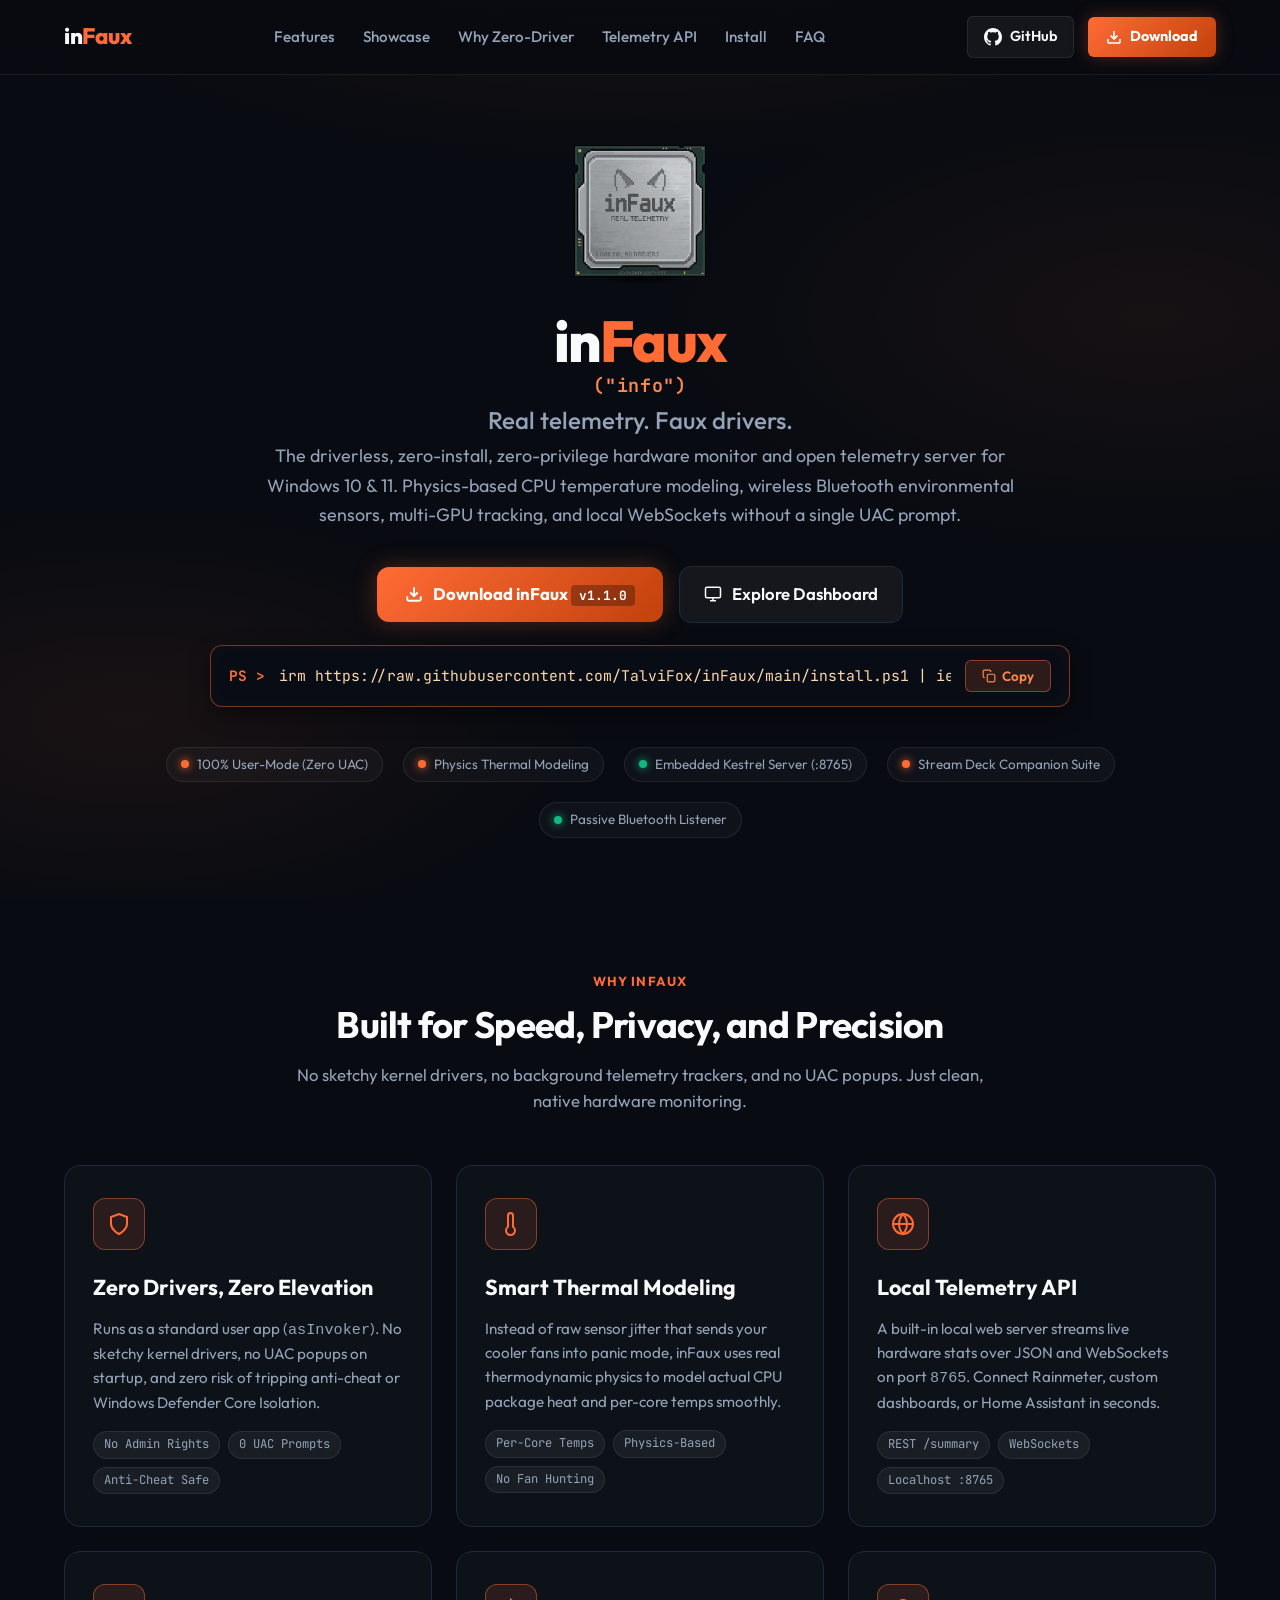
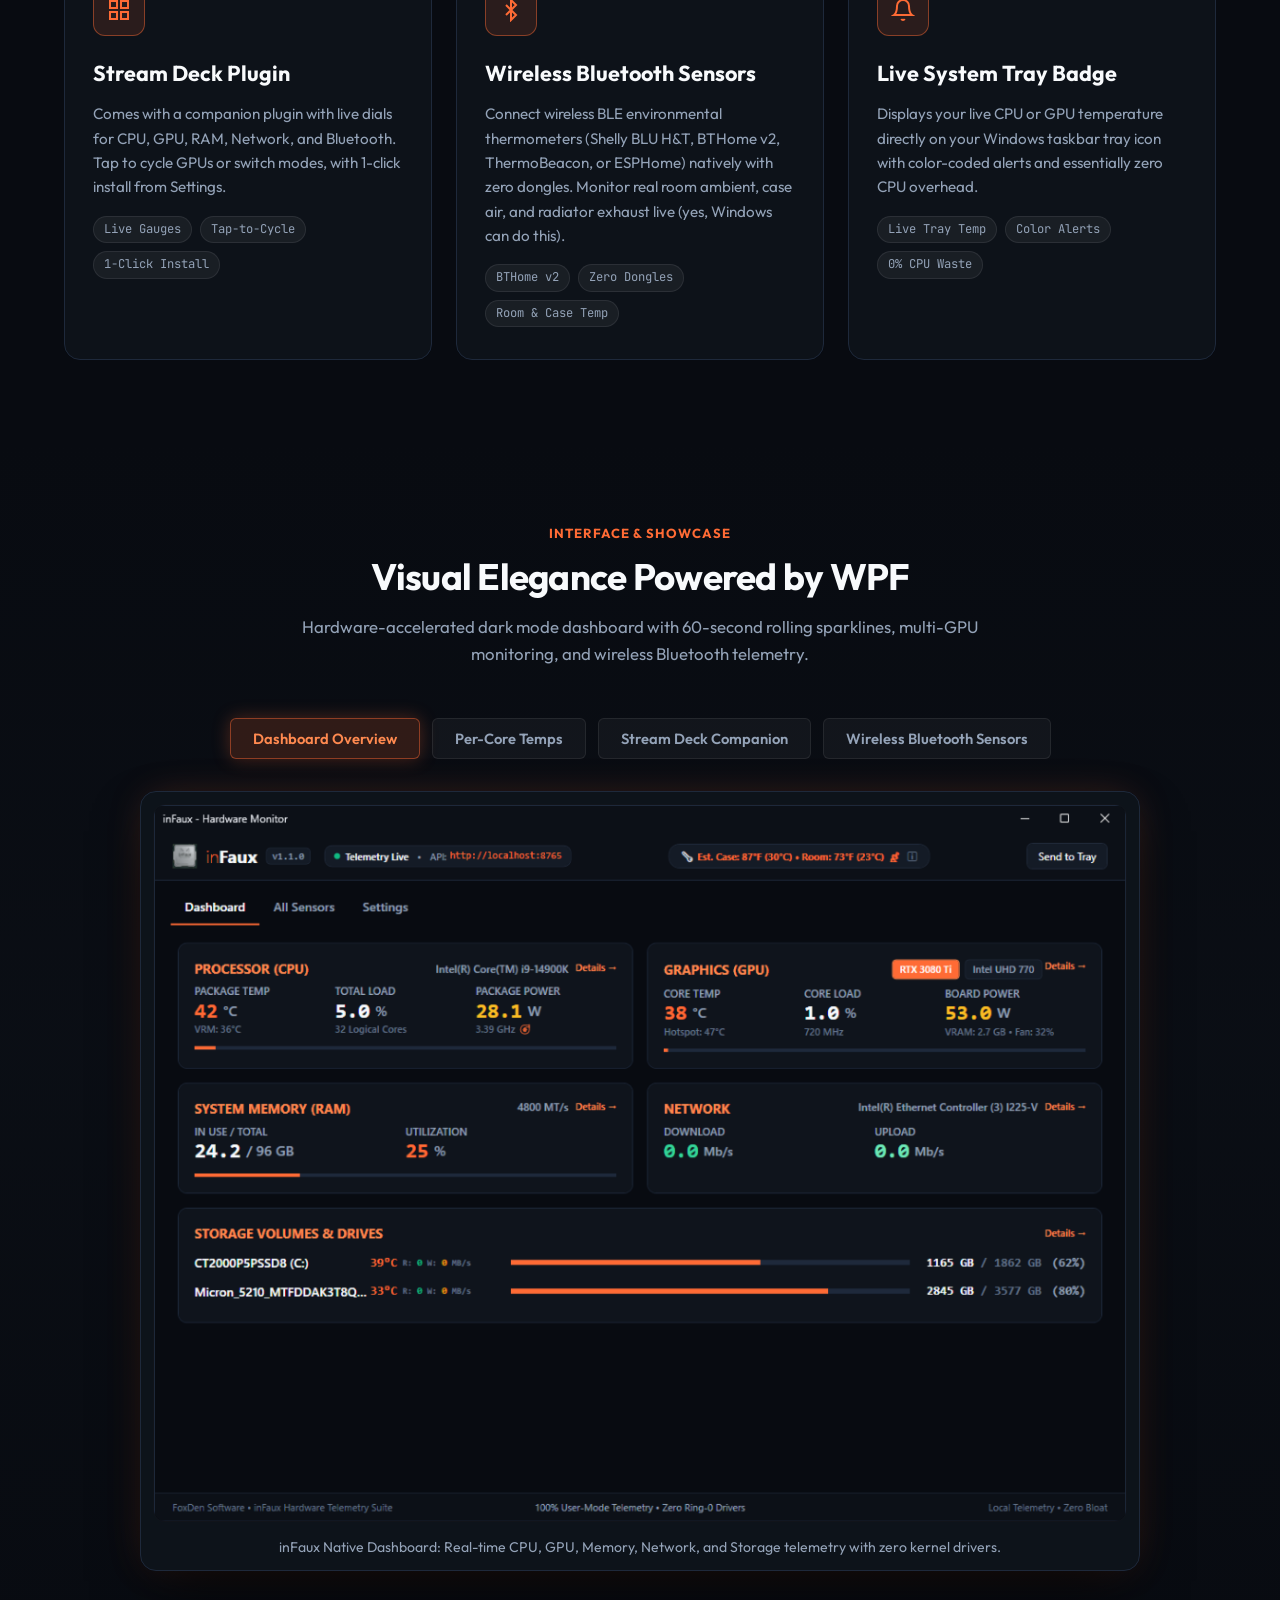
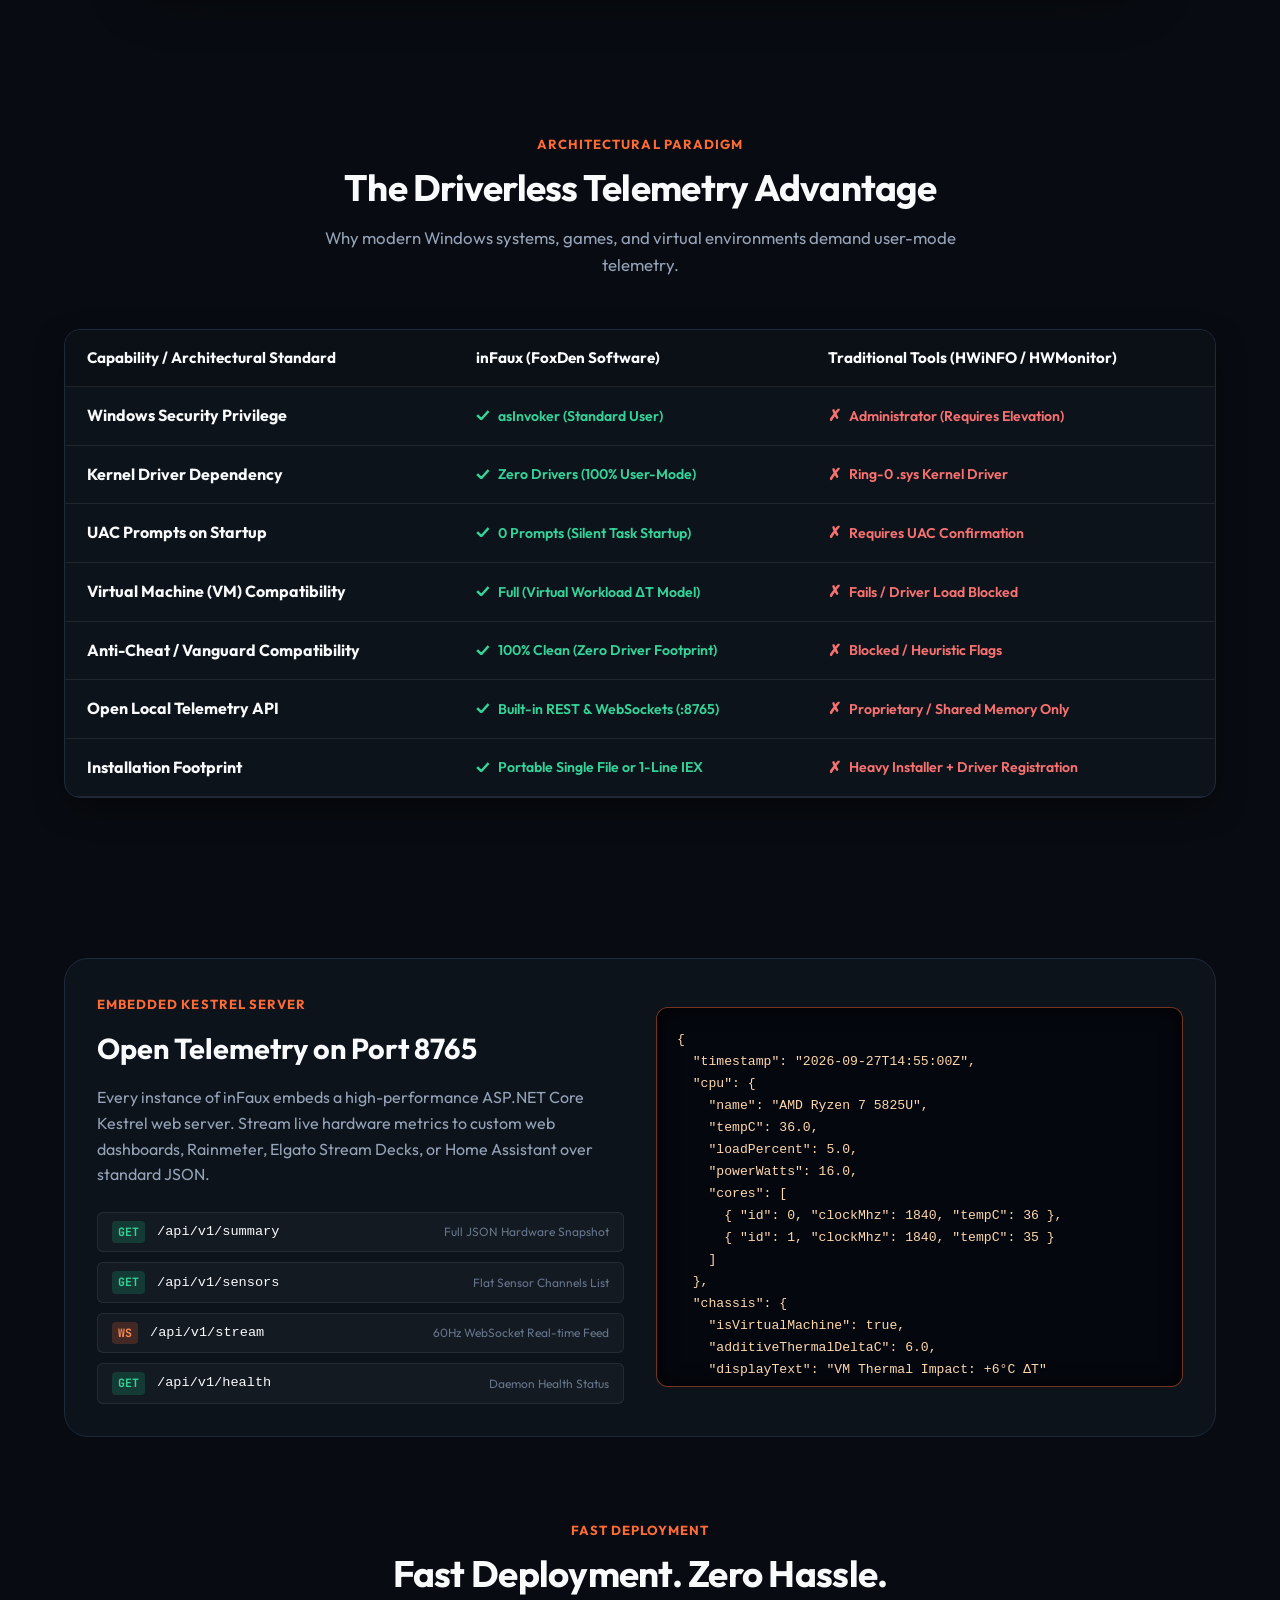
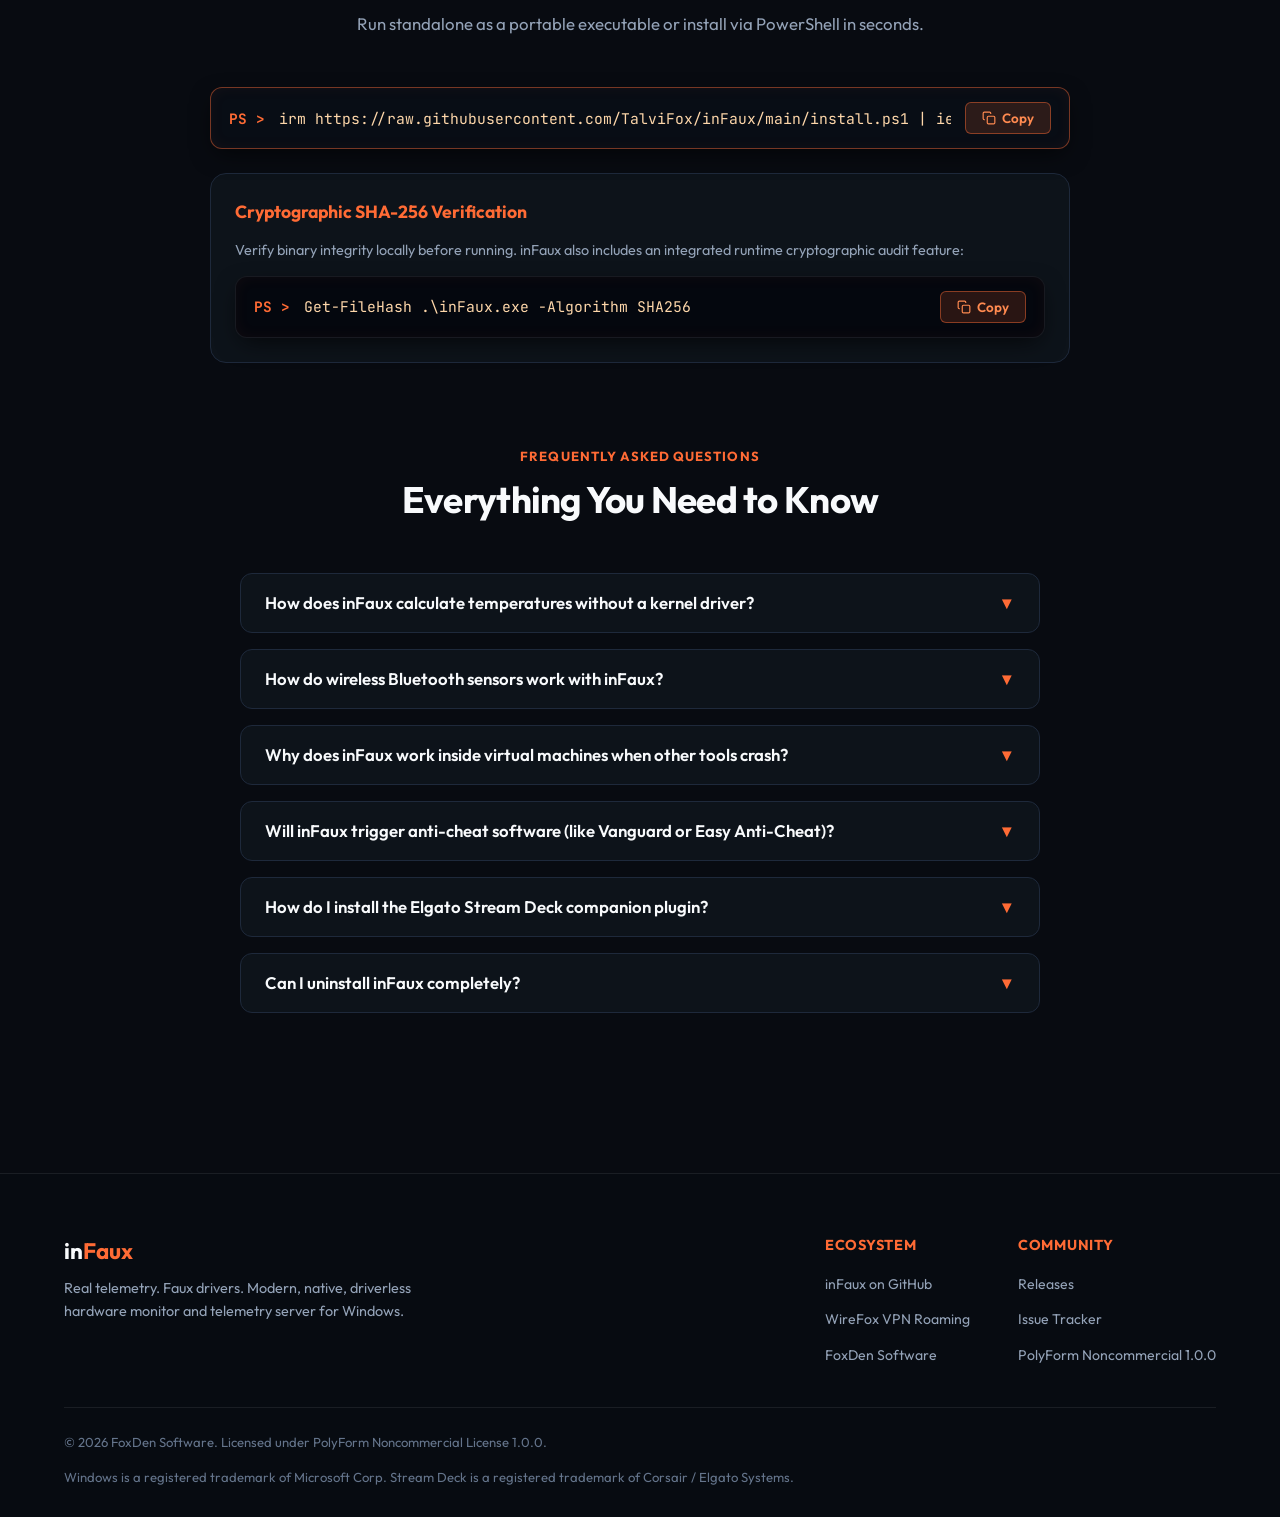
==== commit 899c8527: "Add files via upload" ====
--- a/docs/index.html
+++ b/docs/index.html
@@ -294,7 +294,7 @@
           </div>
 
           <div class="showcase-caption" id="showcase-caption">
-            inFaux Native Dashboard: Real-time CPU, GPU, Memory, Network, and NVMe SMART thermals with zero kernel drivers.
+            inFaux Native Dashboard: Real-time CPU, GPU, Memory, Network, and Storage telemetry with zero kernel drivers.
           </div>
         </div>
       </div>
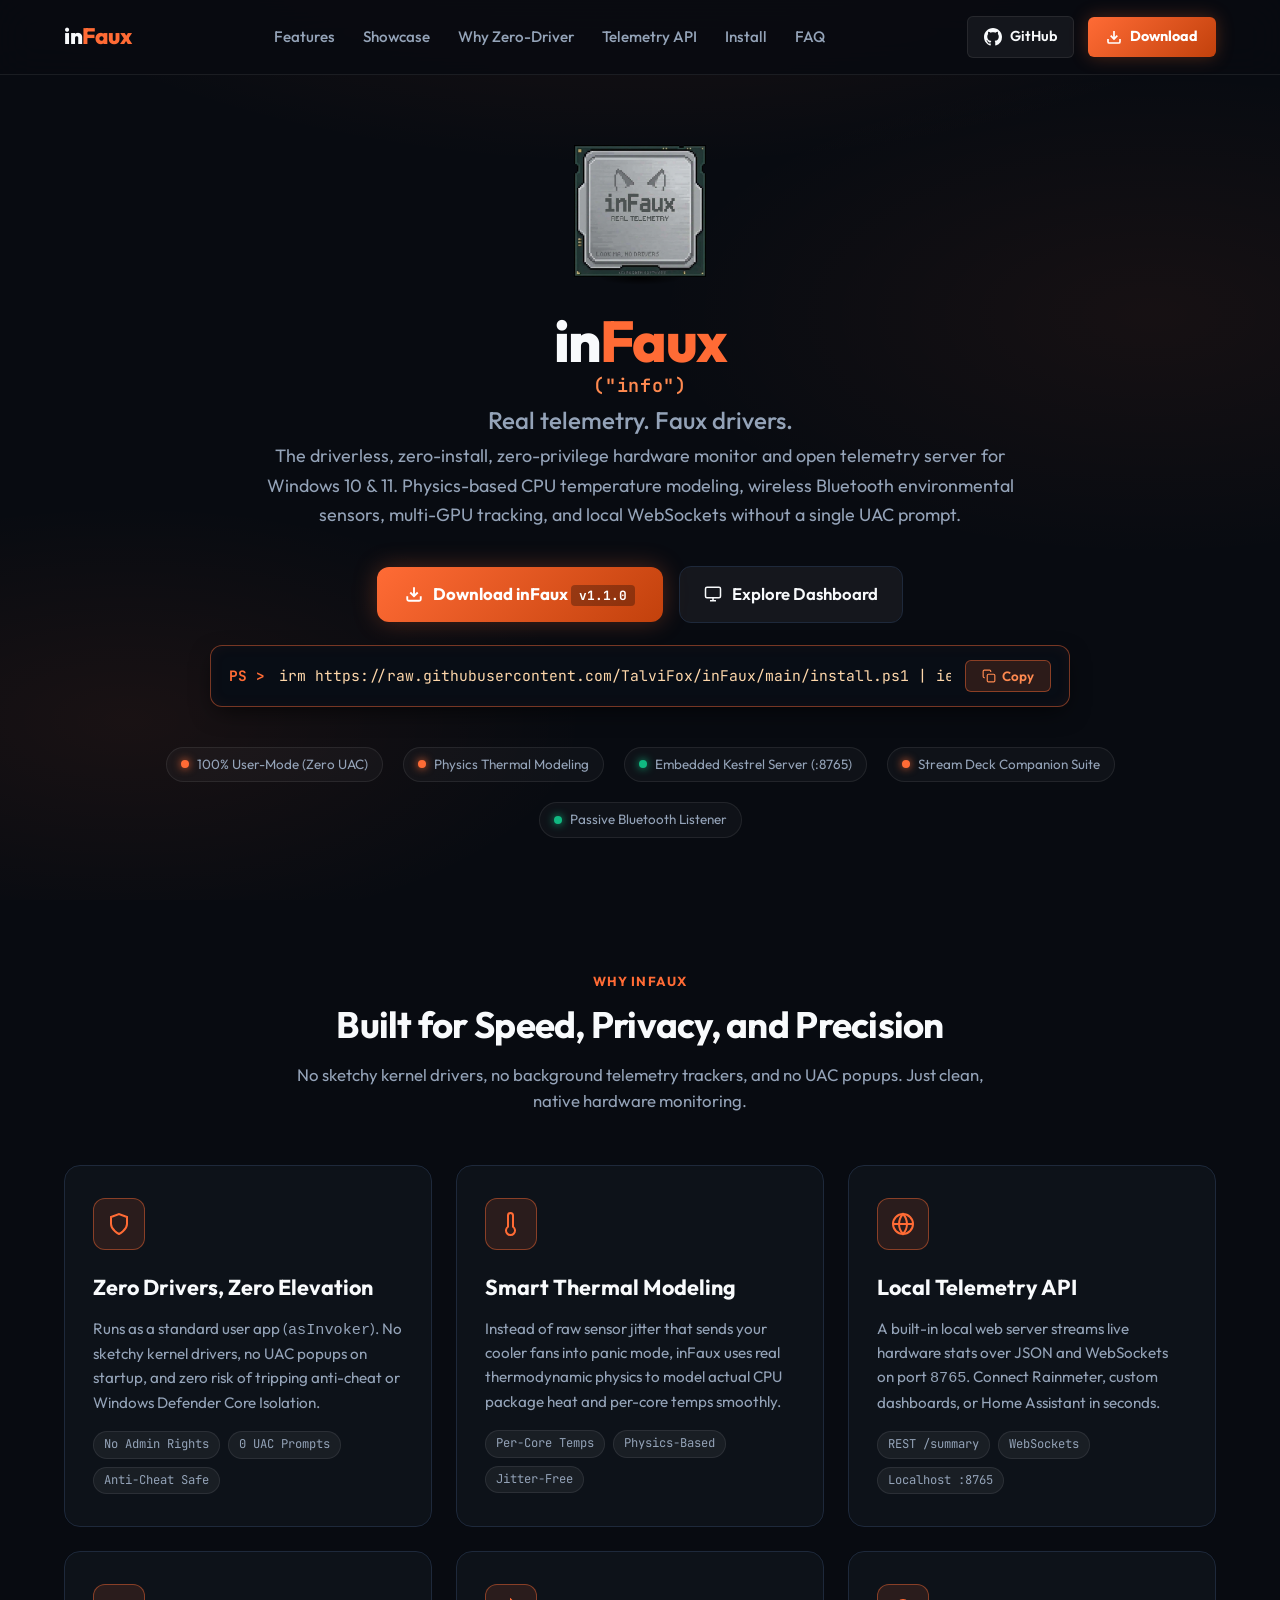
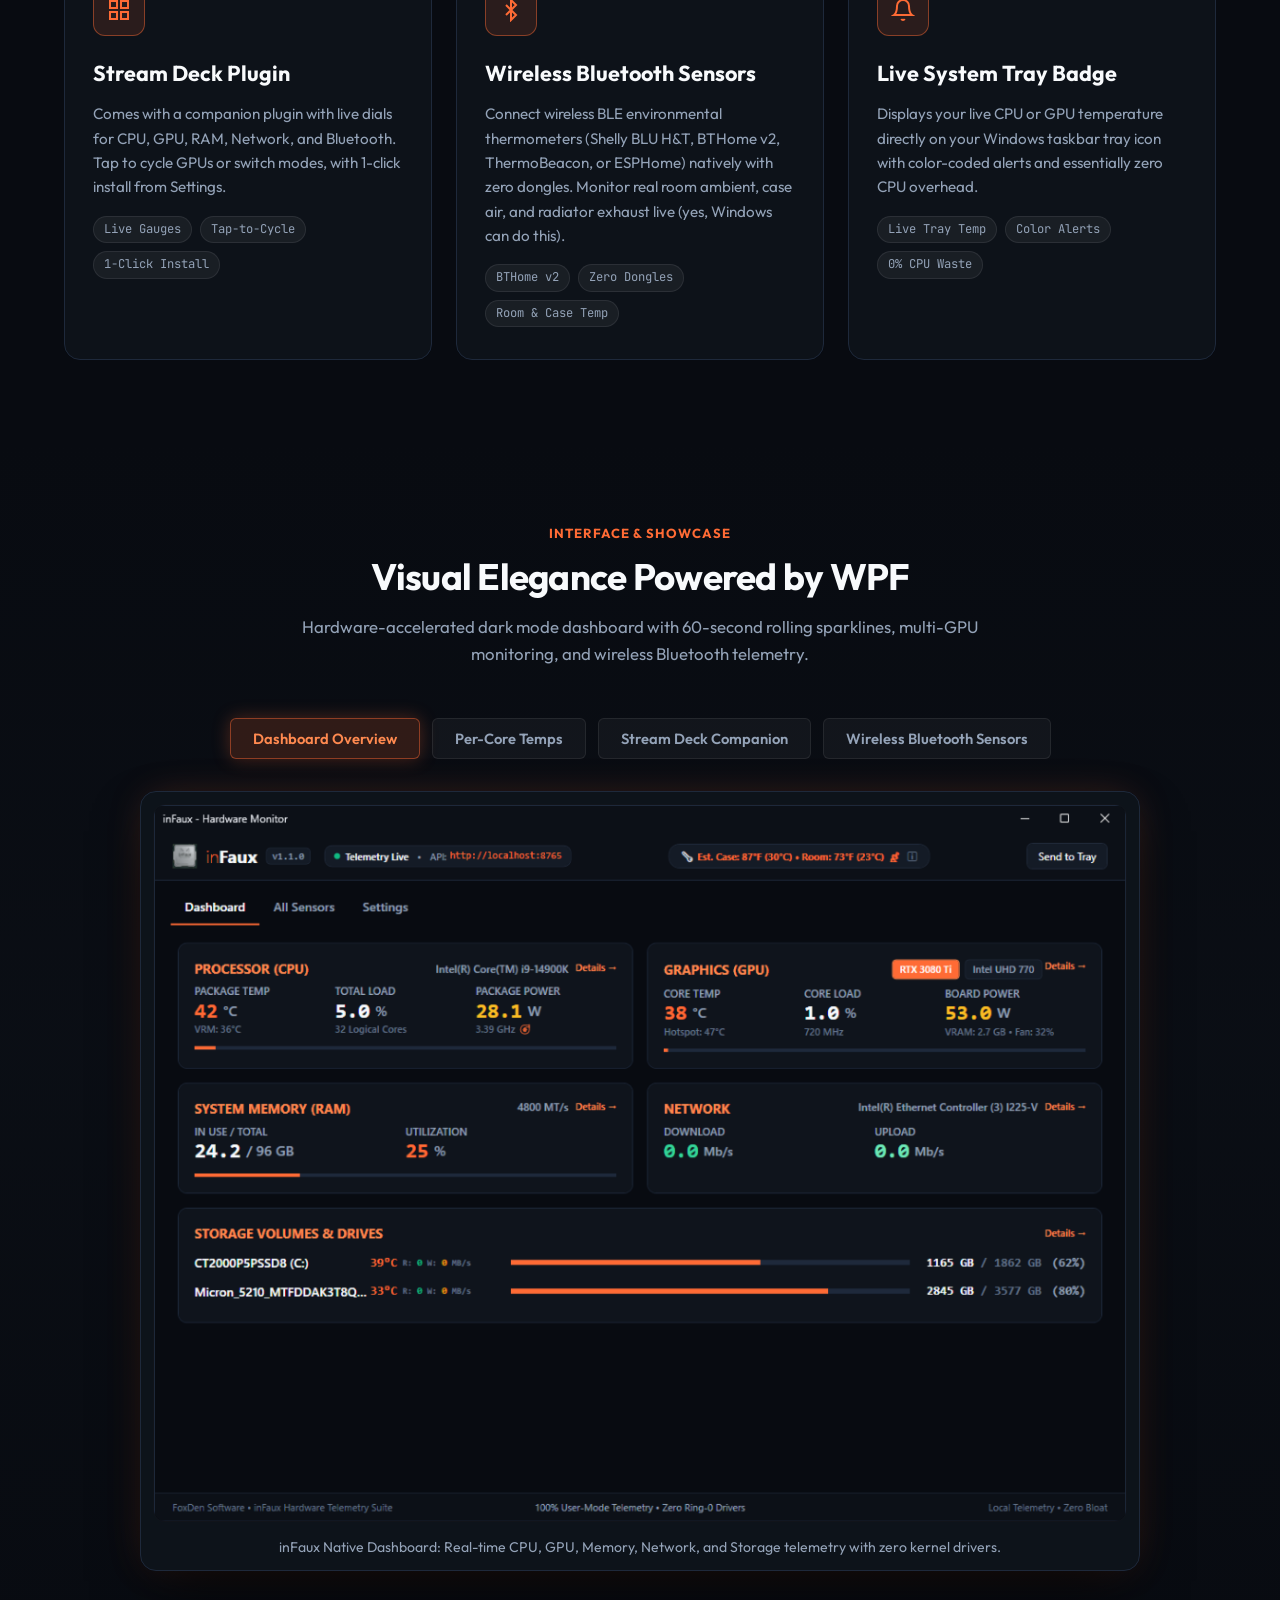
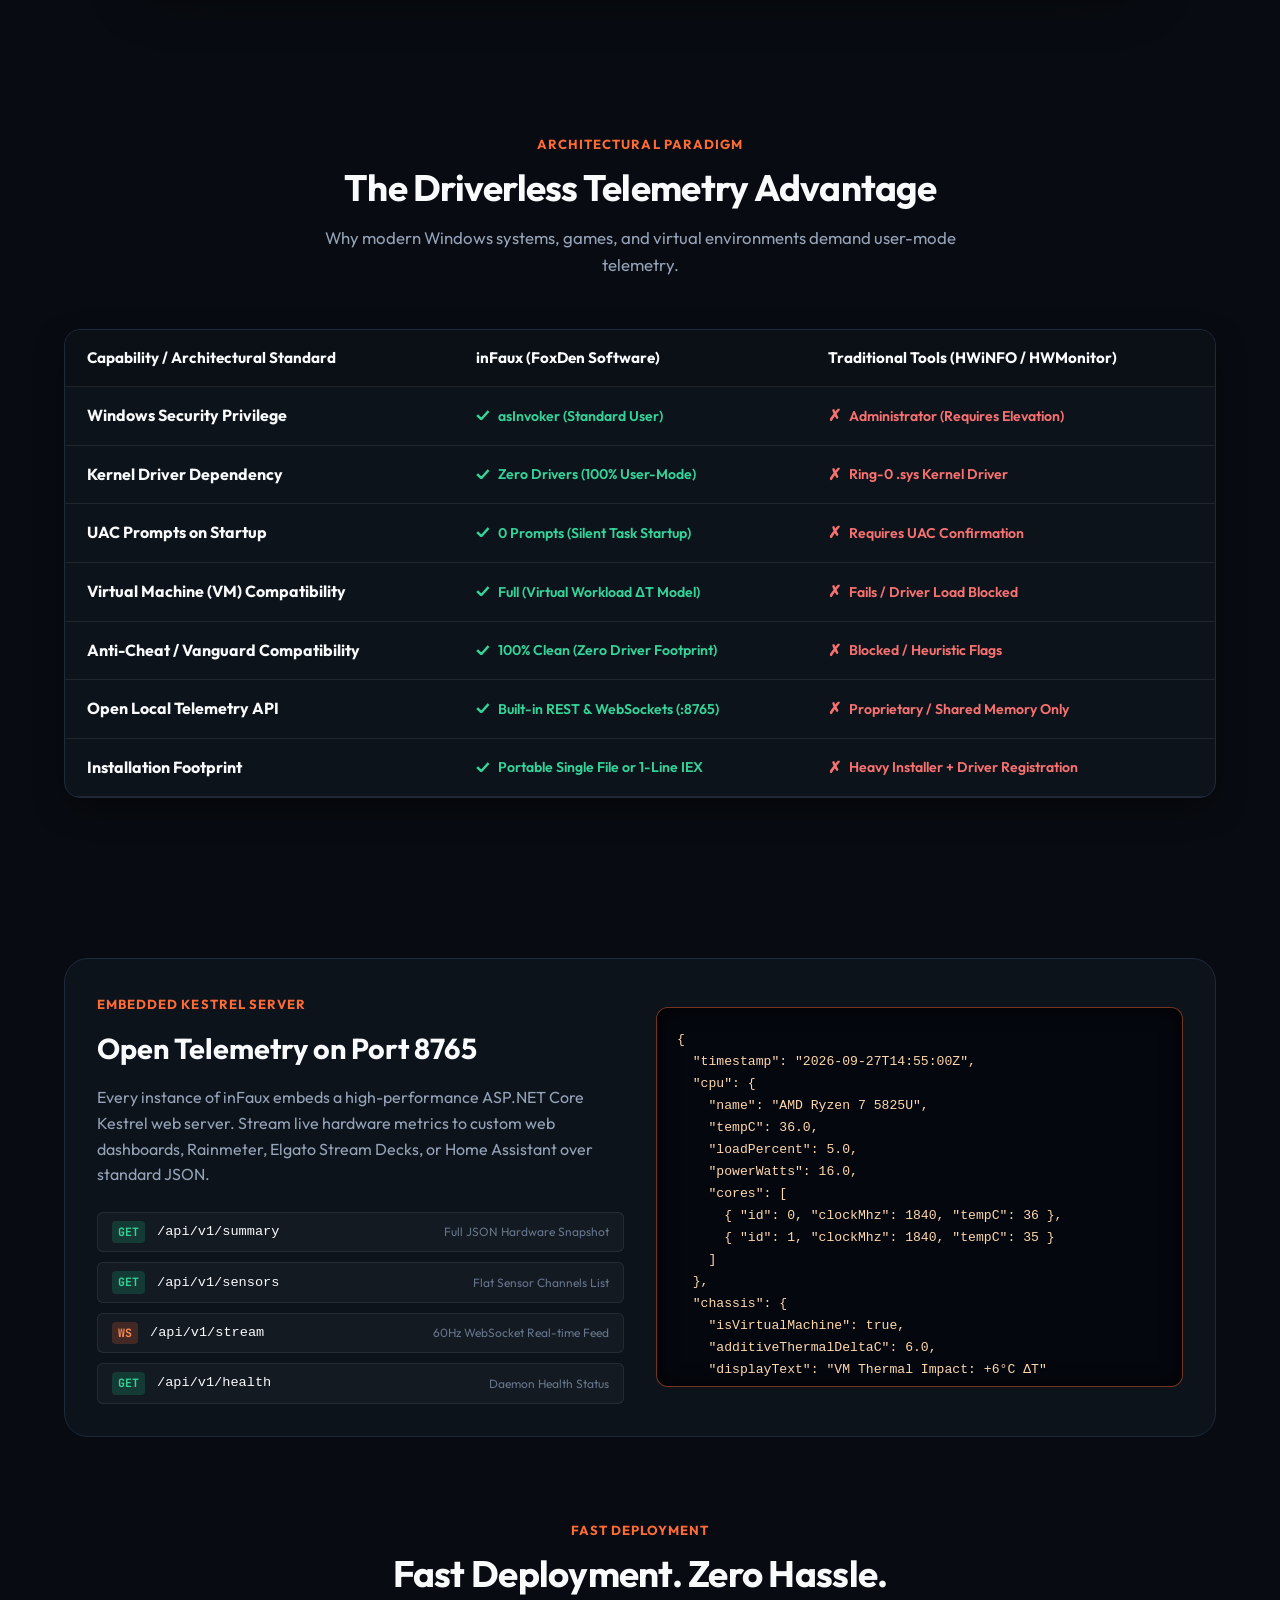
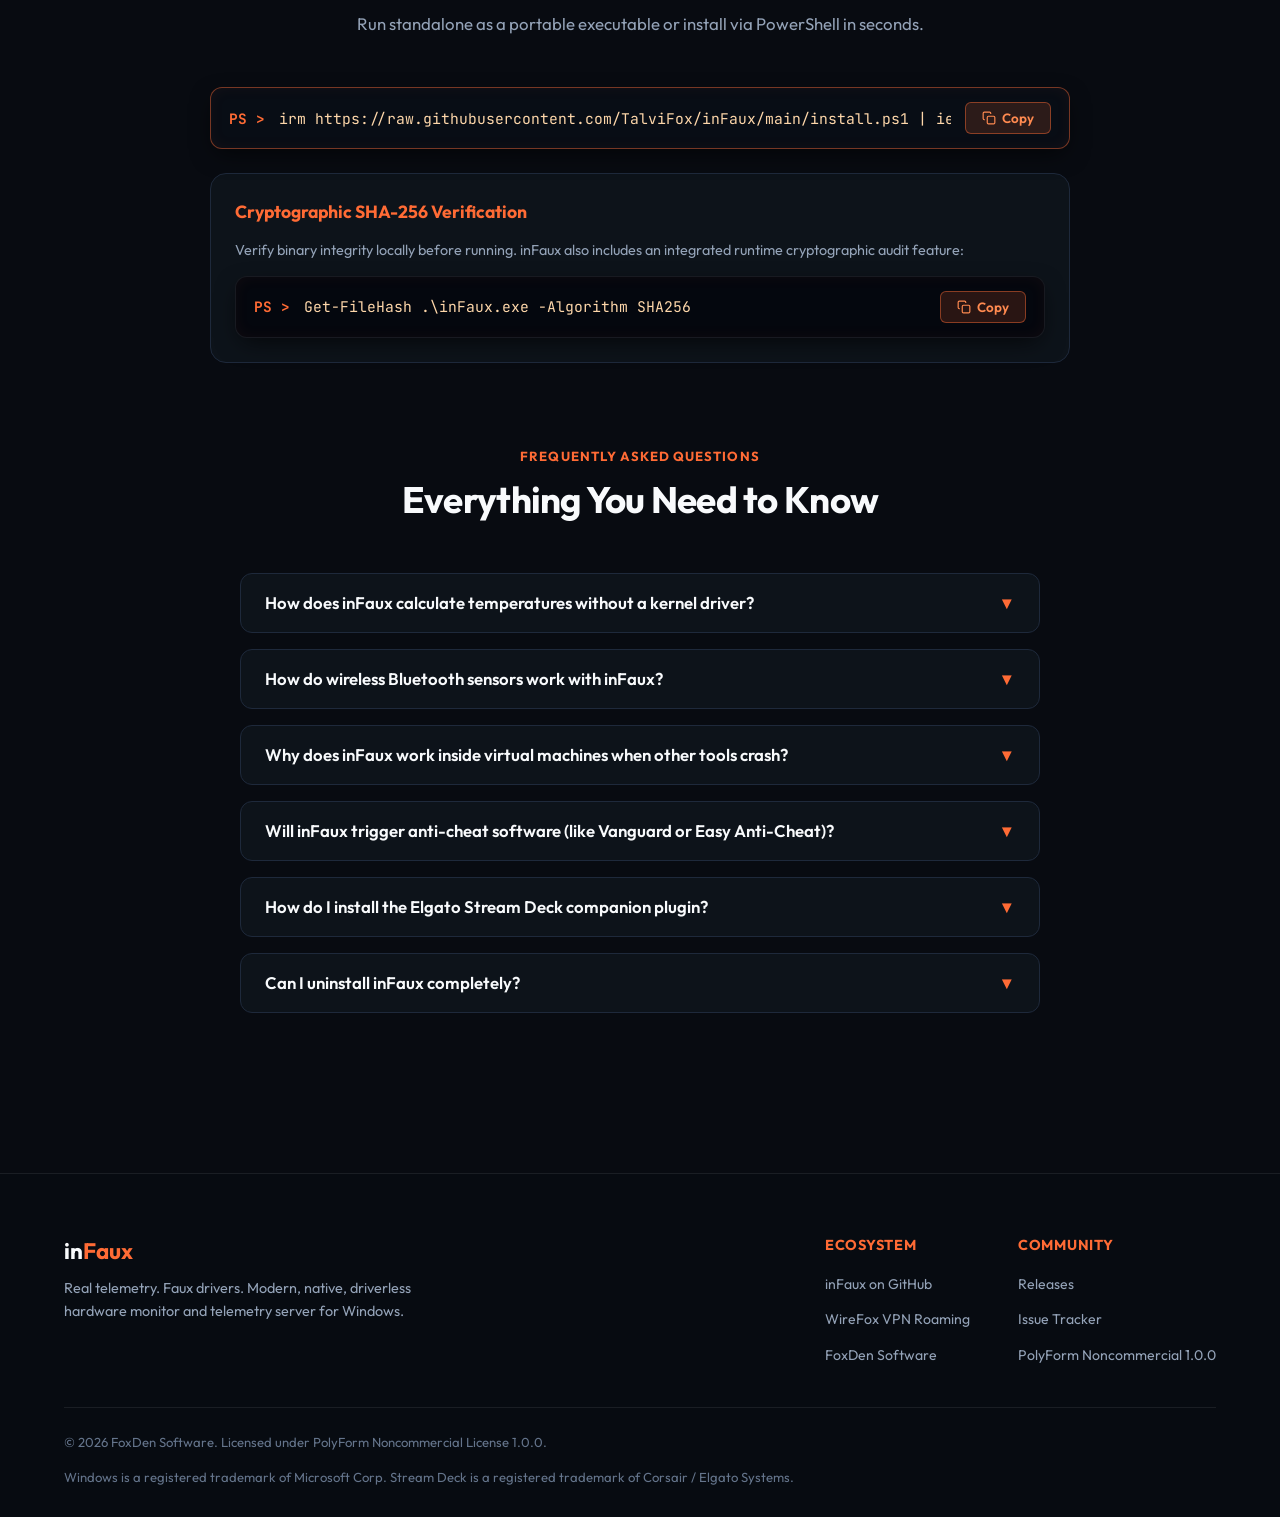
==== commit a3619667: "Add files via upload" ====
--- a/docs/index.html
+++ b/docs/index.html
@@ -209,7 +209,7 @@
             <div class="feature-pills">
               <span class="feature-pill">Per-Core Temps</span>
               <span class="feature-pill">Physics-Based</span>
-              <span class="feature-pill">No Fan Hunting</span>
+              <span class="feature-pill">Jitter-Free</span>
             </div>
           </div>
 
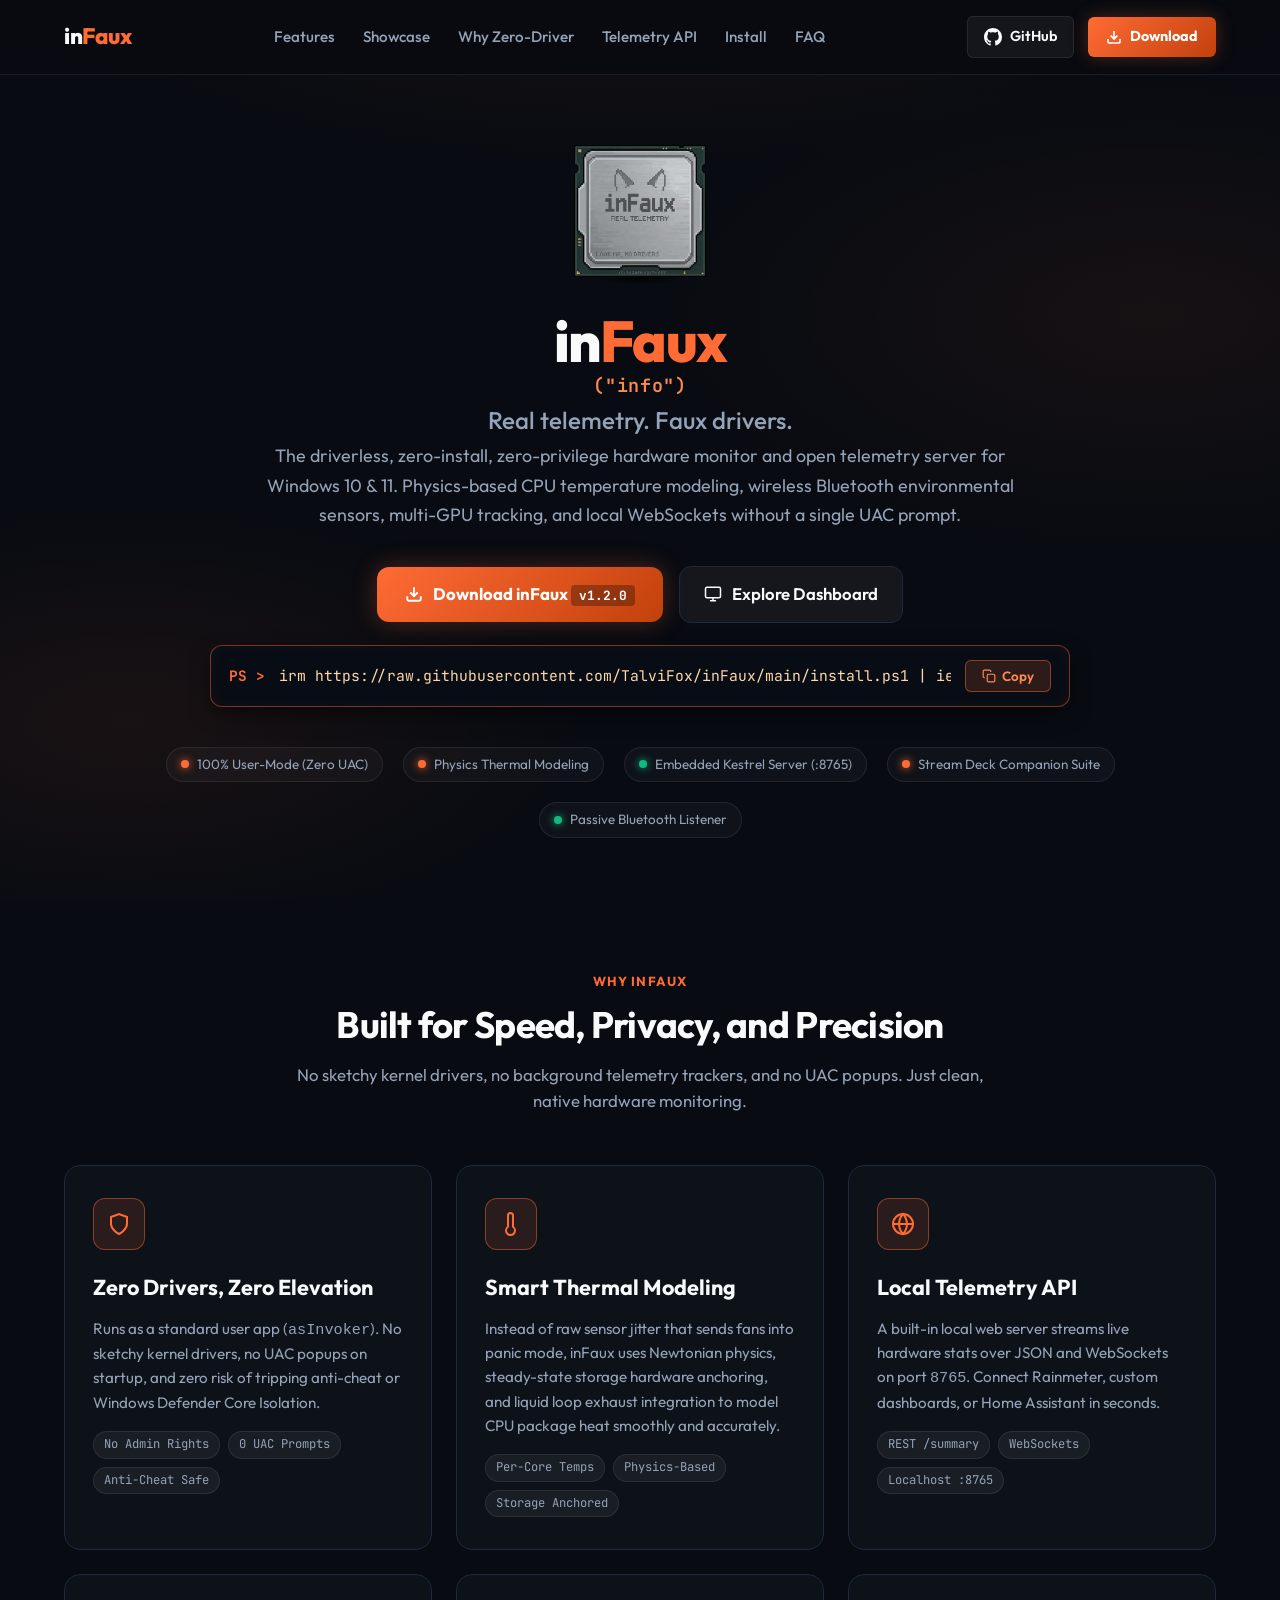
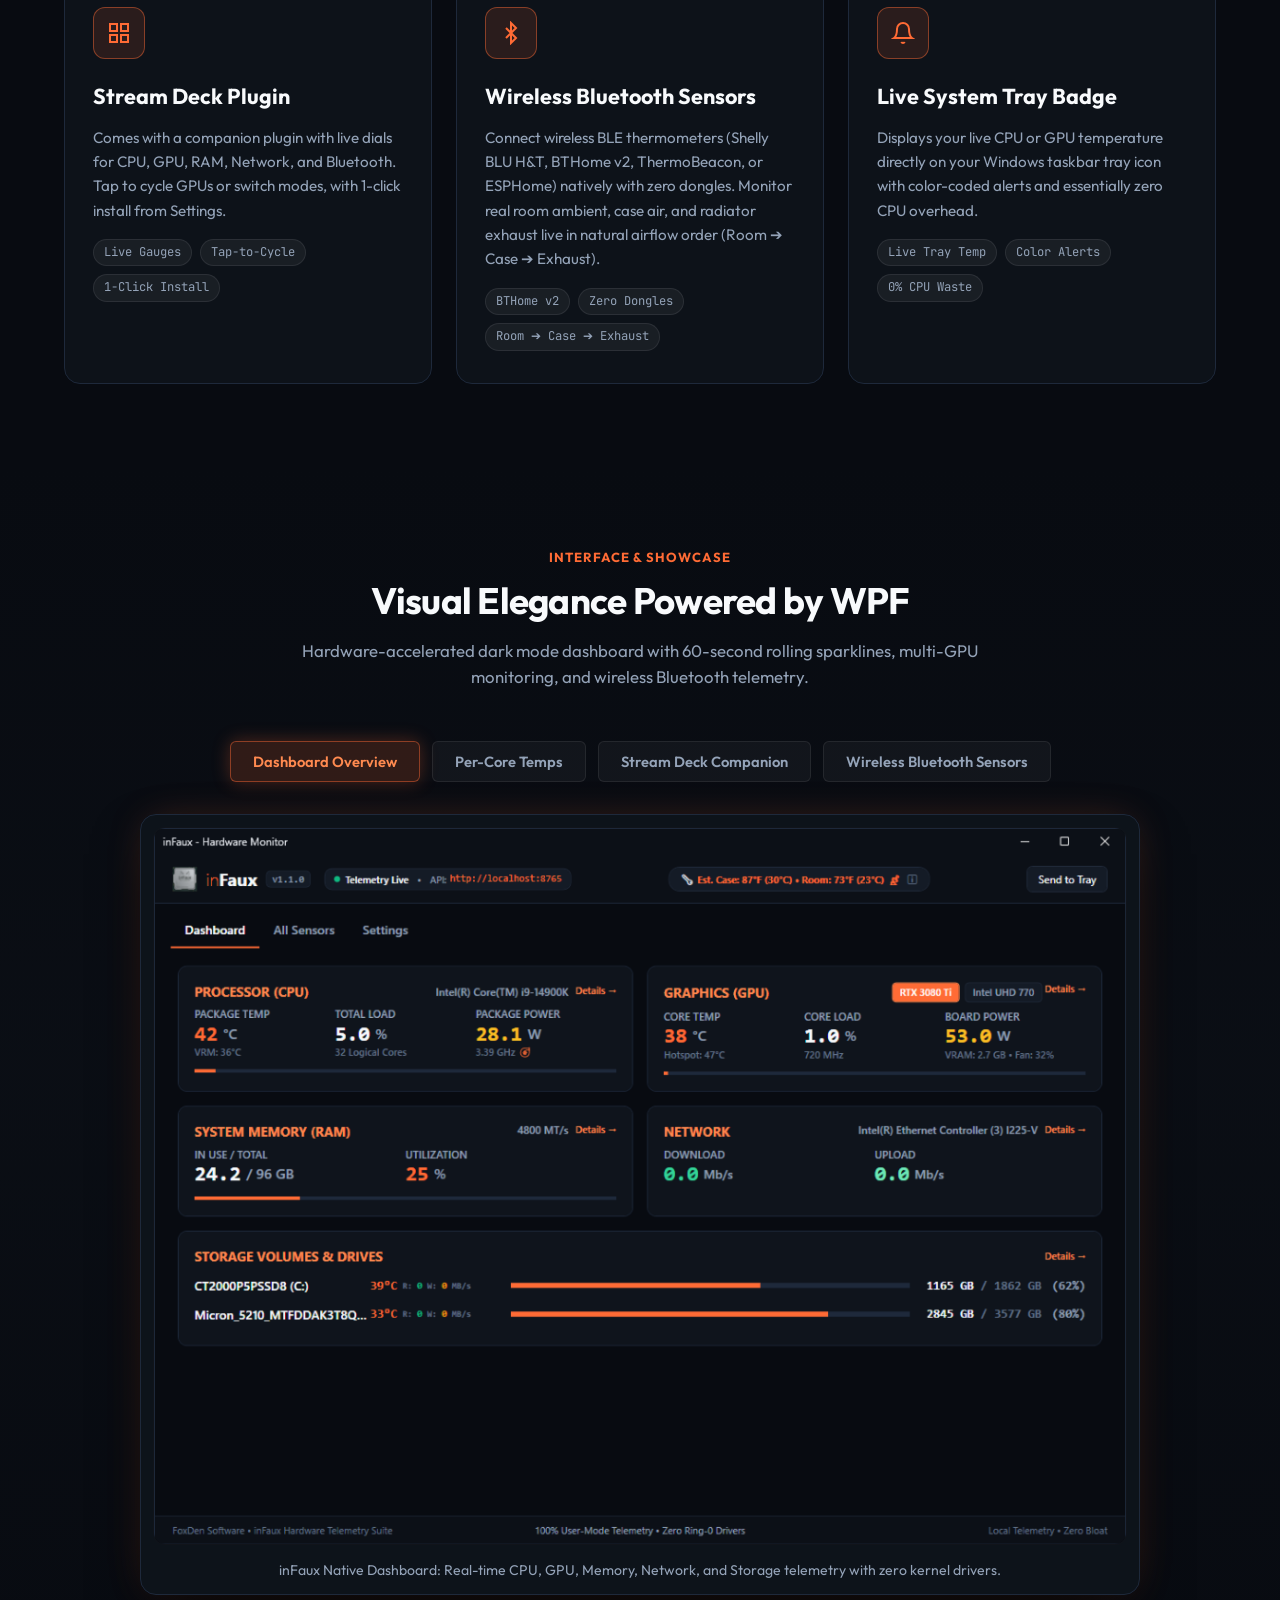
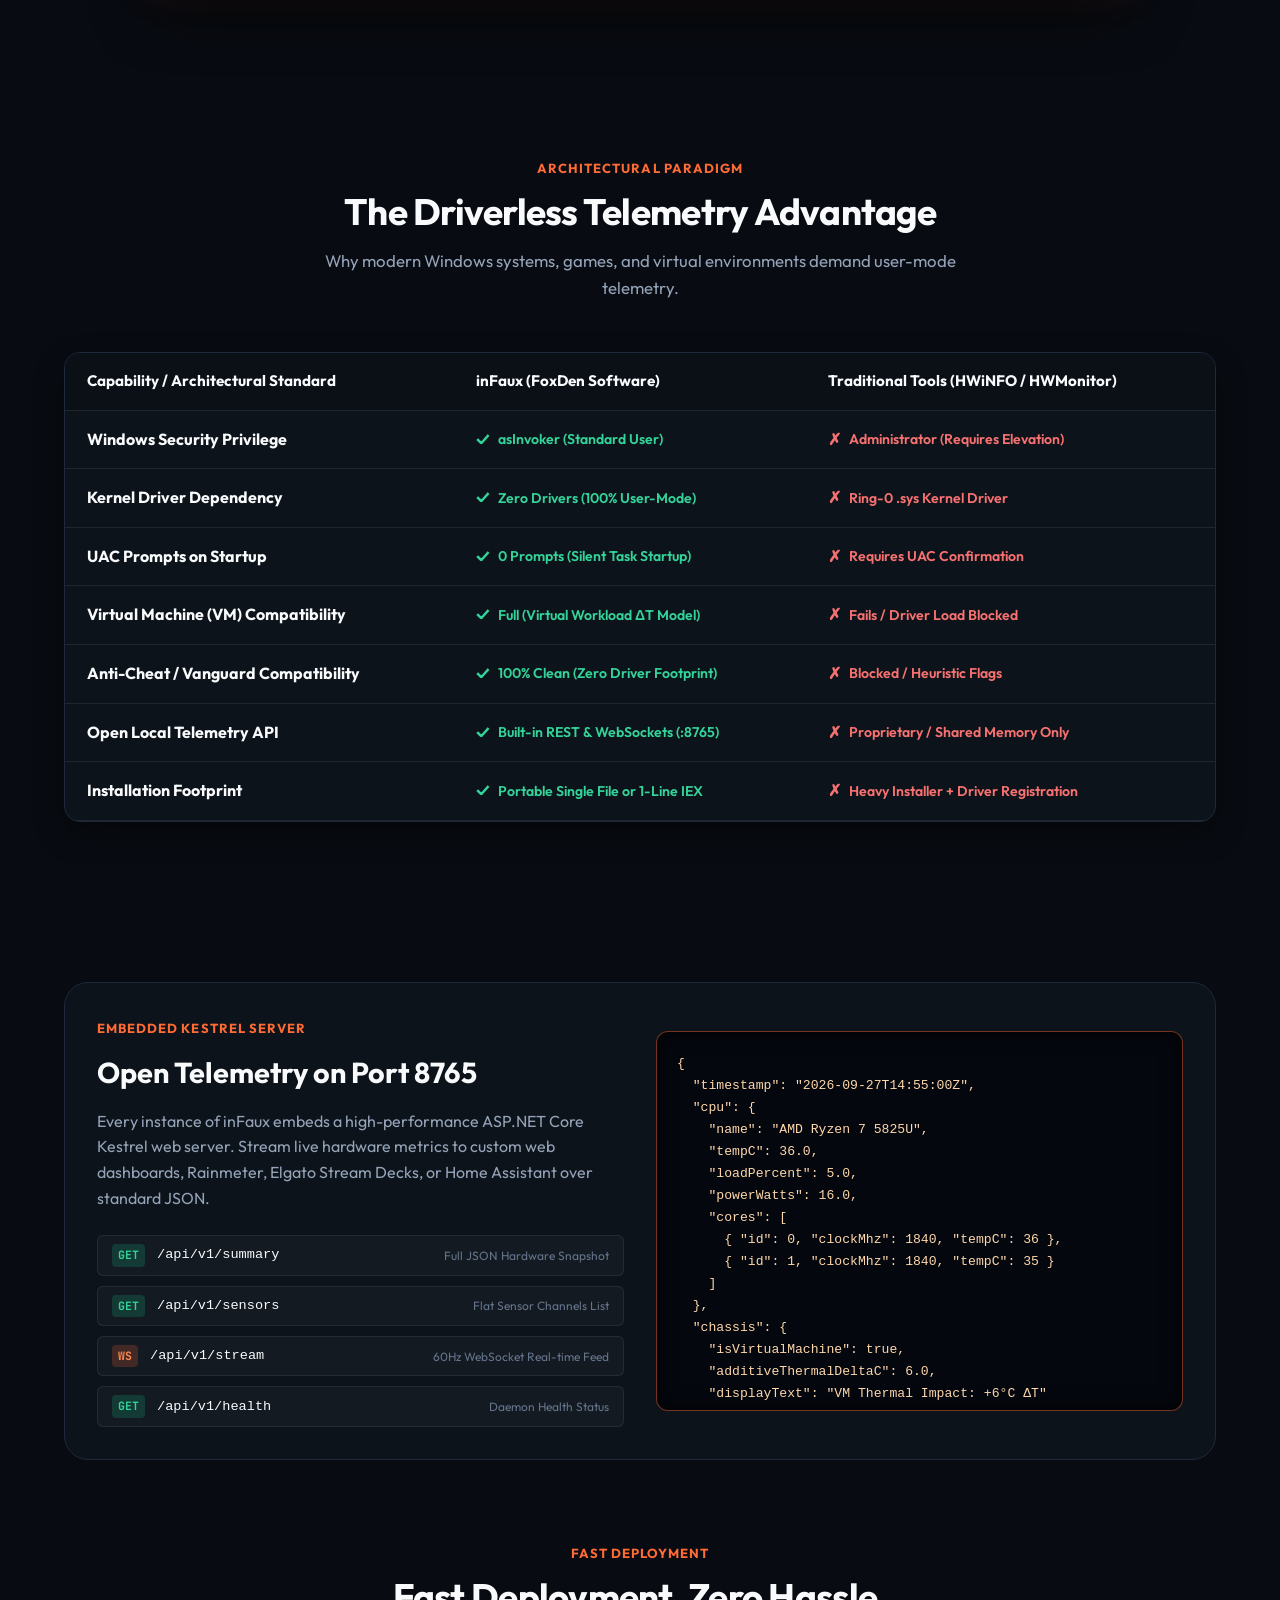
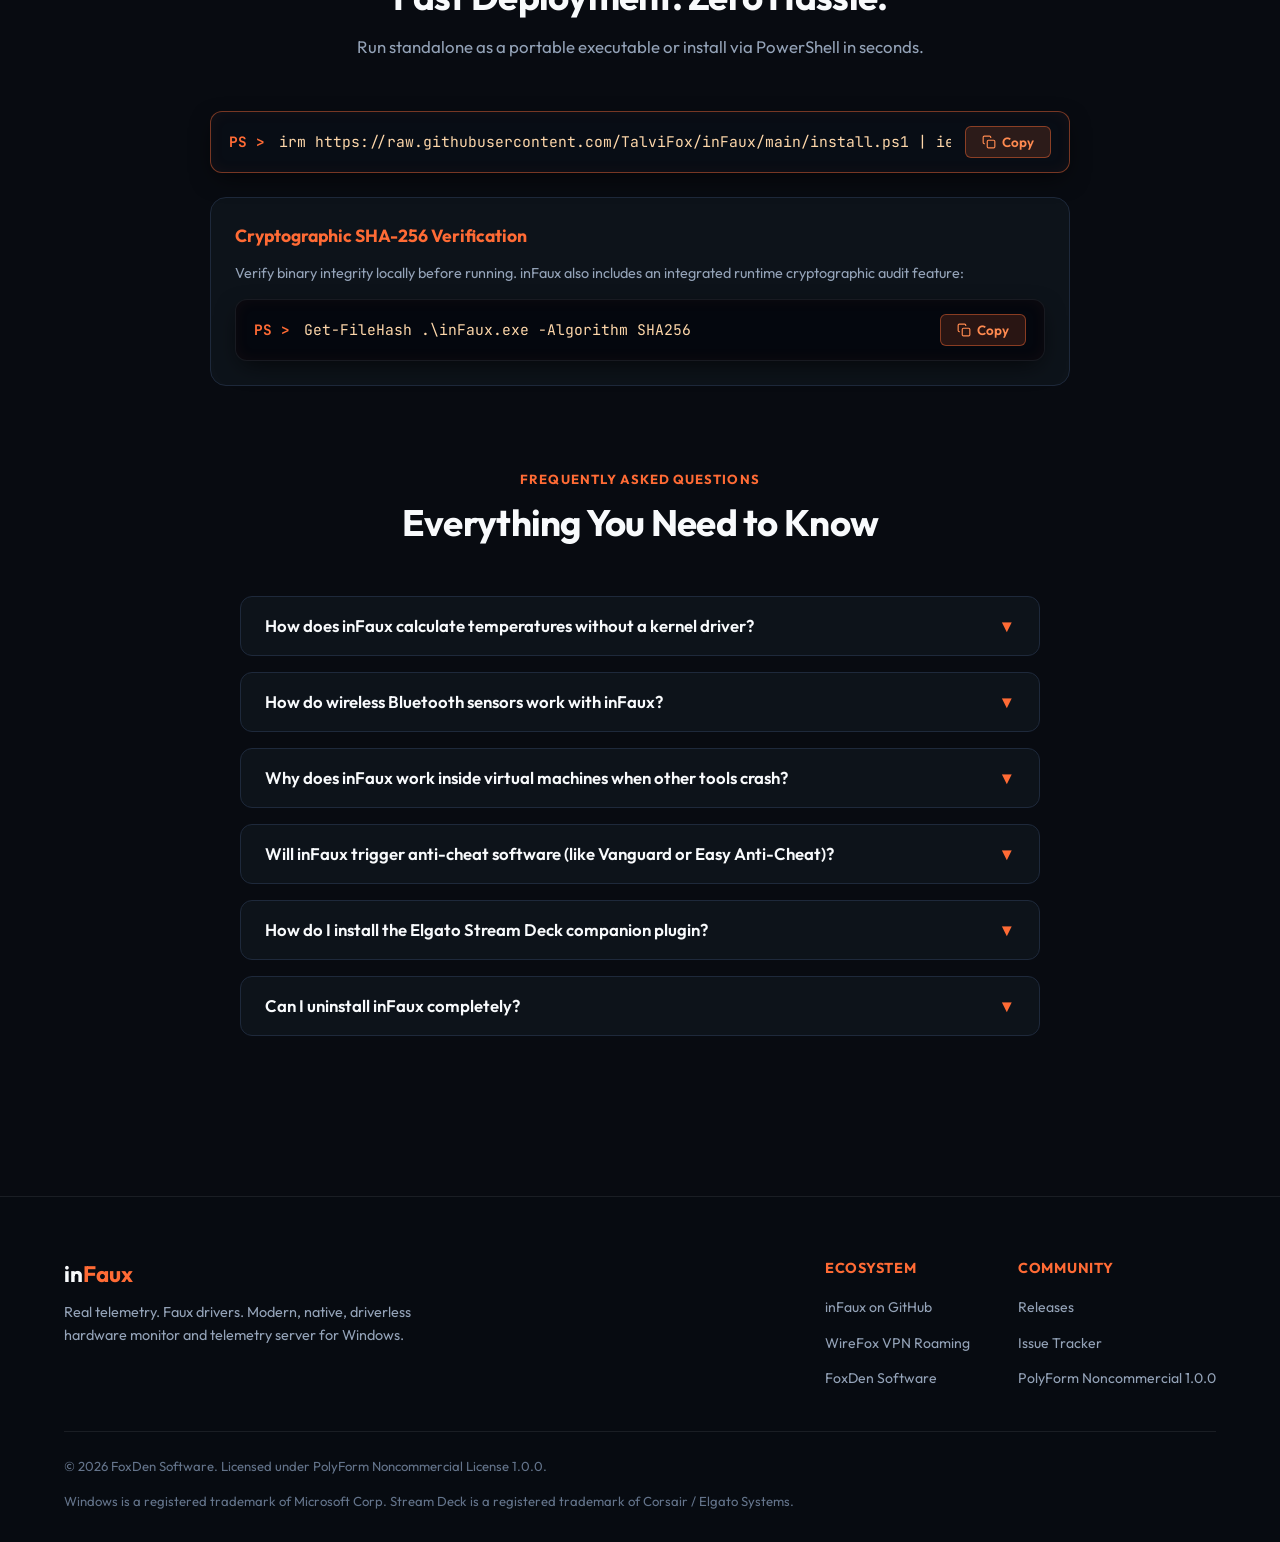
==== commit 161c9270: "1.2.0 Source" ====
--- a/docs/index.html
+++ b/docs/index.html
@@ -52,7 +52,7 @@
     "license": "https://polyformproject.org/licenses/noncommercial/1.0.0",
     "url": "https://infaux.foxdensoftware.dev/",
     "downloadUrl": "https://github.com/TalviFox/inFaux/releases",
-    "softwareVersion": "1.1.0",
+    "softwareVersion": "1.2.0",
     "author": {
       "@type": "Organization",
       "name": "FoxDen Software",
@@ -146,7 +146,7 @@
           <div class="hero-btn-row">
             <a href="https://github.com/TalviFox/inFaux/releases/latest" class="btn-primary" id="hero-download-btn">
               <svg width="18" height="18" viewBox="0 0 24 24" fill="none" stroke="currentColor" stroke-width="2.5"><path d="M21 15v4a2 2 0 0 1-2 2H5a2 2 0 0 1-2-2v-4"></path><polyline points="7 10 12 15 17 10"></polyline><line x1="12" y1="15" x2="12" y2="3"></line></svg>
-              <span>Download inFaux <span class="release-version-tag">v1.1.0</span></span>
+              <span>Download inFaux <span class="release-version-tag">v1.2.0</span></span>
             </a>
             <a href="#showcase" class="btn-secondary" id="hero-explore-btn">
               <svg width="18" height="18" viewBox="0 0 24 24" fill="none" stroke="currentColor" stroke-width="2"><rect x="2" y="3" width="20" height="14" rx="2" ry="2"></rect><line x1="8" y1="21" x2="16" y2="21"></line><line x1="12" y1="17" x2="12" y2="21"></line></svg>
@@ -205,11 +205,11 @@
               <svg width="24" height="24" viewBox="0 0 24 24" fill="none" stroke="currentColor" stroke-width="2"><path d="M14 14.76V3.5a2.5 2.5 0 0 0-5 0v11.26a4.5 4.5 0 1 0 5 0z"></path></svg>
             </div>
             <h3 class="feature-title">Smart Thermal Modeling</h3>
-            <p class="feature-desc">Instead of raw sensor jitter that sends your cooler fans into panic mode, inFaux uses real thermodynamic physics to model actual CPU package heat and per-core temps smoothly.</p>
+            <p class="feature-desc">Instead of raw sensor jitter that sends fans into panic mode, inFaux uses Newtonian physics, steady-state storage hardware anchoring, and liquid loop exhaust integration to model CPU package heat smoothly and accurately.</p>
             <div class="feature-pills">
               <span class="feature-pill">Per-Core Temps</span>
               <span class="feature-pill">Physics-Based</span>
-              <span class="feature-pill">Jitter-Free</span>
+              <span class="feature-pill">Storage Anchored</span>
             </div>
           </div>
 
@@ -247,11 +247,11 @@
               <svg width="24" height="24" viewBox="0 0 24 24" fill="none" stroke="currentColor" stroke-width="2"><path d="m7 7 10 10-5 5V2l5 5L7 17"></path></svg>
             </div>
             <h3 class="feature-title">Wireless Bluetooth Sensors</h3>
-            <p class="feature-desc">Connect wireless BLE environmental thermometers (Shelly BLU H&amp;T, BTHome v2, ThermoBeacon, or ESPHome) natively with zero dongles. Monitor real room ambient, case air, and radiator exhaust live (yes, Windows can do this).</p>
+            <p class="feature-desc">Connect wireless BLE thermometers (Shelly BLU H&amp;T, BTHome v2, ThermoBeacon, or ESPHome) natively with zero dongles. Monitor real room ambient, case air, and radiator exhaust live in natural airflow order (Room ➔ Case ➔ Exhaust).</p>
             <div class="feature-pills">
               <span class="feature-pill">BTHome v2</span>
               <span class="feature-pill">Zero Dongles</span>
-              <span class="feature-pill">Room &amp; Case Temp</span>
+              <span class="feature-pill">Room ➔ Case ➔ Exhaust</span>
             </div>
           </div>
 
@@ -489,7 +489,7 @@
               <span class="faq-chevron">▼</span>
             </button>
             <div class="faq-answer">
-              inFaux v1.1.0 includes a built-in passive Bluetooth Low Energy (BLE) listener supporting the open <strong>BTHome v2</strong> standard. Supported thermometers (such as <strong>Shelly BLU H&amp;T</strong> out of the box, ThermoBeacon, or custom ESPHome/ESP32 beacons) broadcast passive temperature and humidity packets. inFaux picks them up directly via Windows Bluetooth with zero pairing dongles, upgrading estimated room and case air to 100% measured physical readings (yes, Windows can do this).
+              inFaux includes a built-in passive Bluetooth Low Energy (BLE) listener supporting the open <strong>BTHome v2</strong> standard. Supported thermometers (such as <strong>Shelly BLU H&amp;T</strong> out of the box, ThermoBeacon, or custom ESPHome/ESP32 beacons) broadcast passive telemetry packets. inFaux picks them up directly via Windows Bluetooth with zero pairing dongles, upgrading estimated room, case, and radiator exhaust air to 100% measured physical readings.
             </div>
           </div>
 
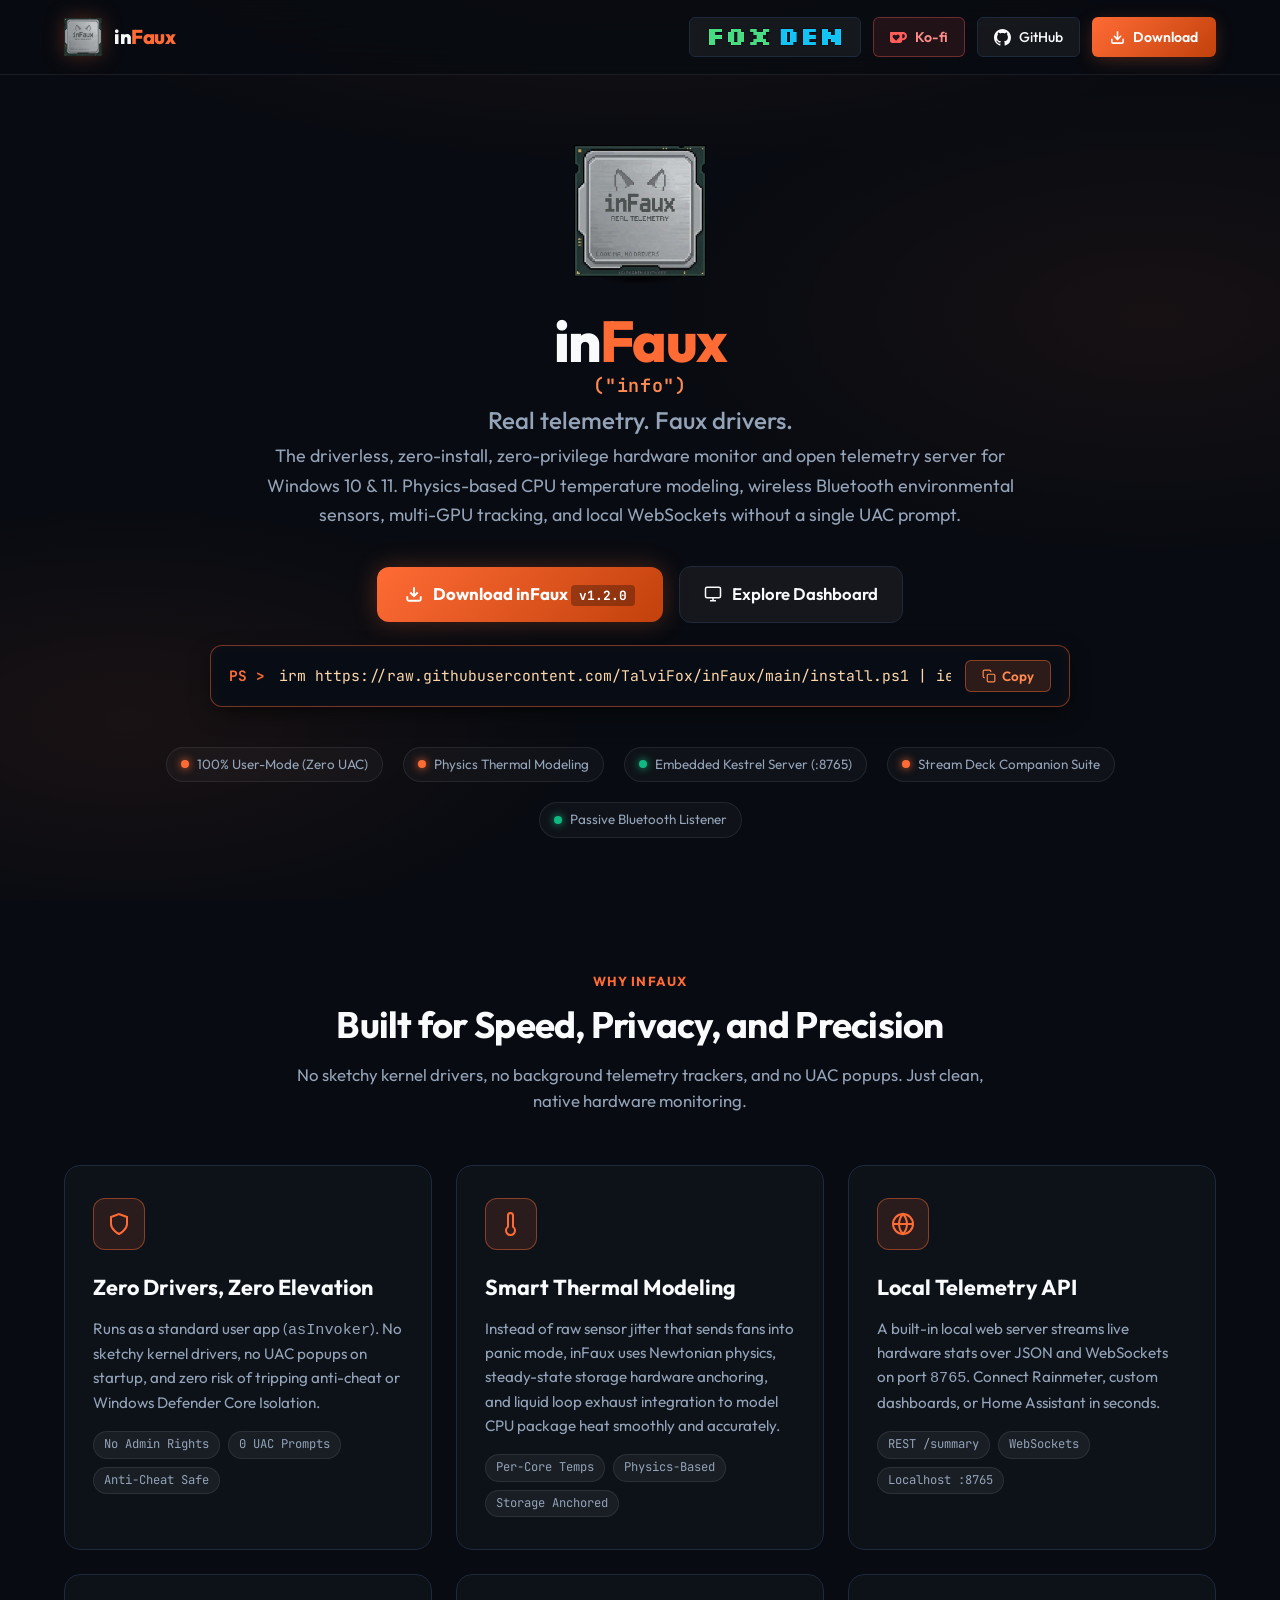
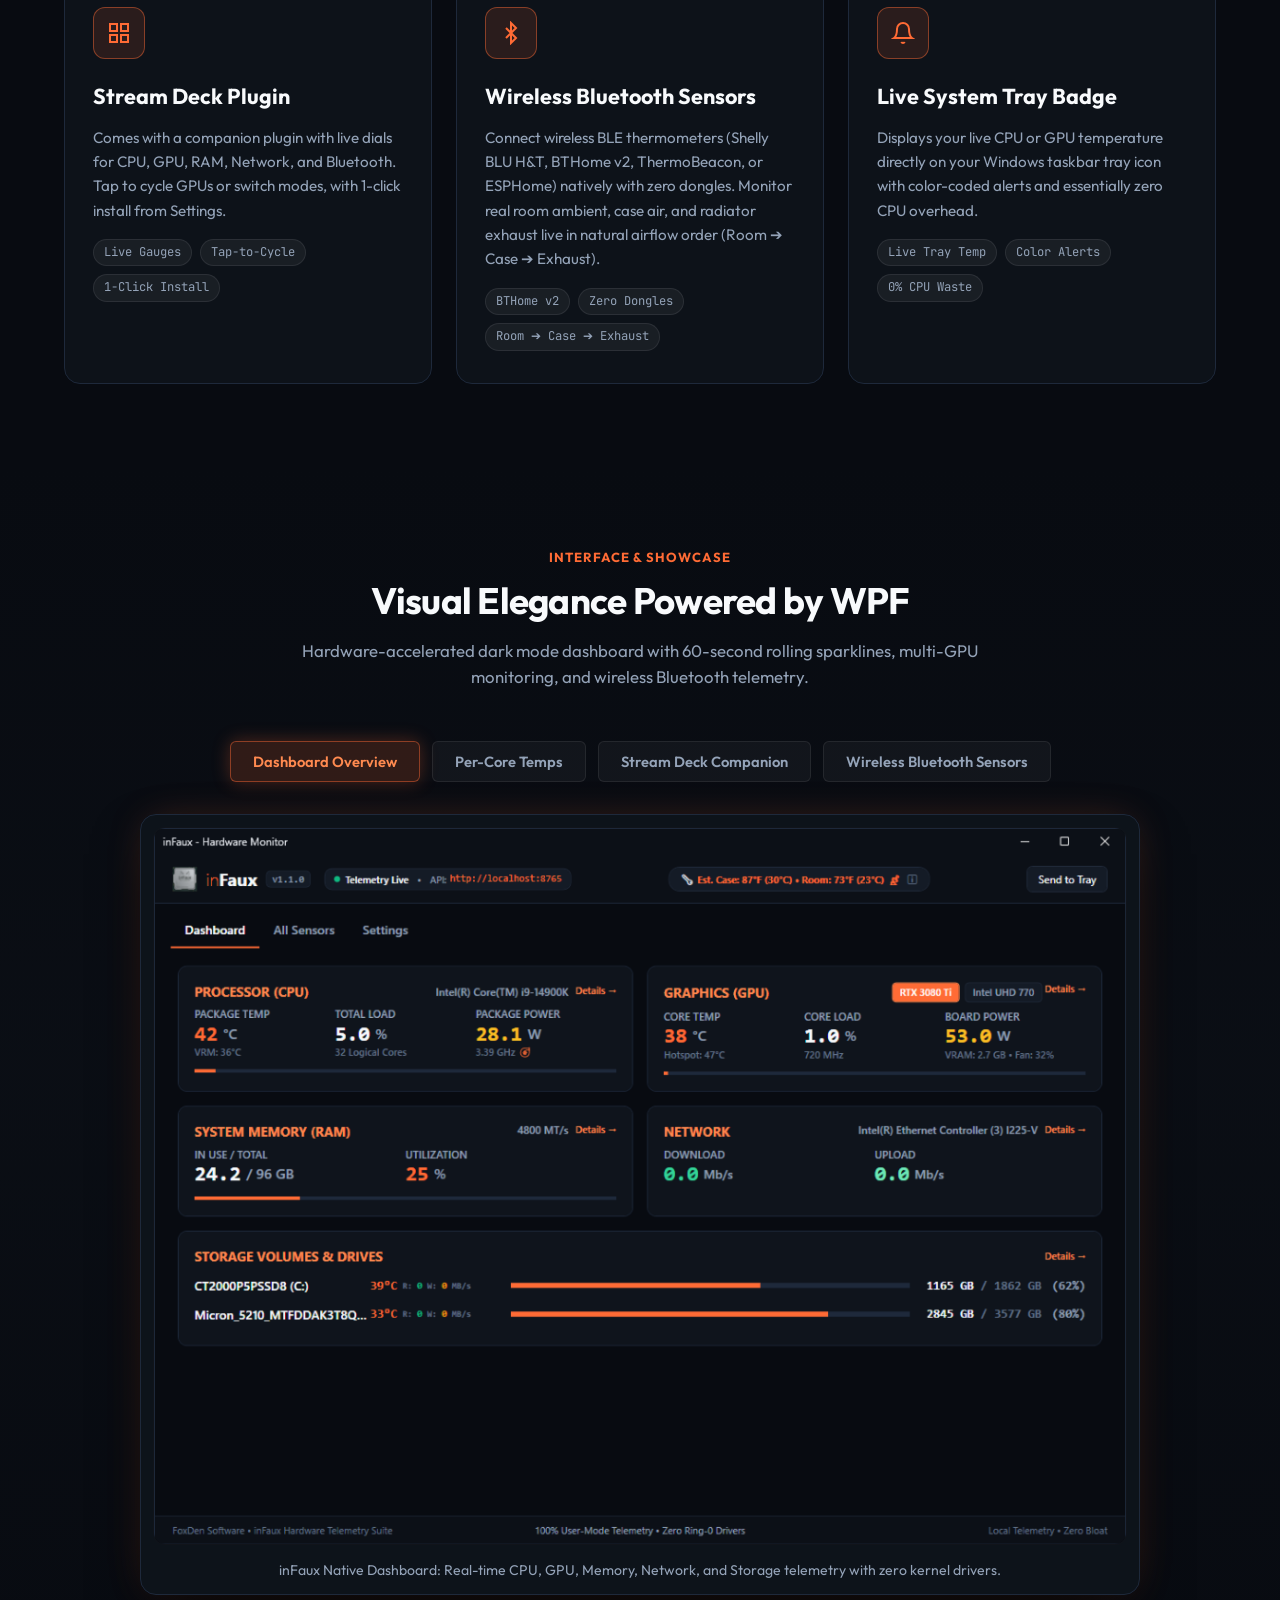
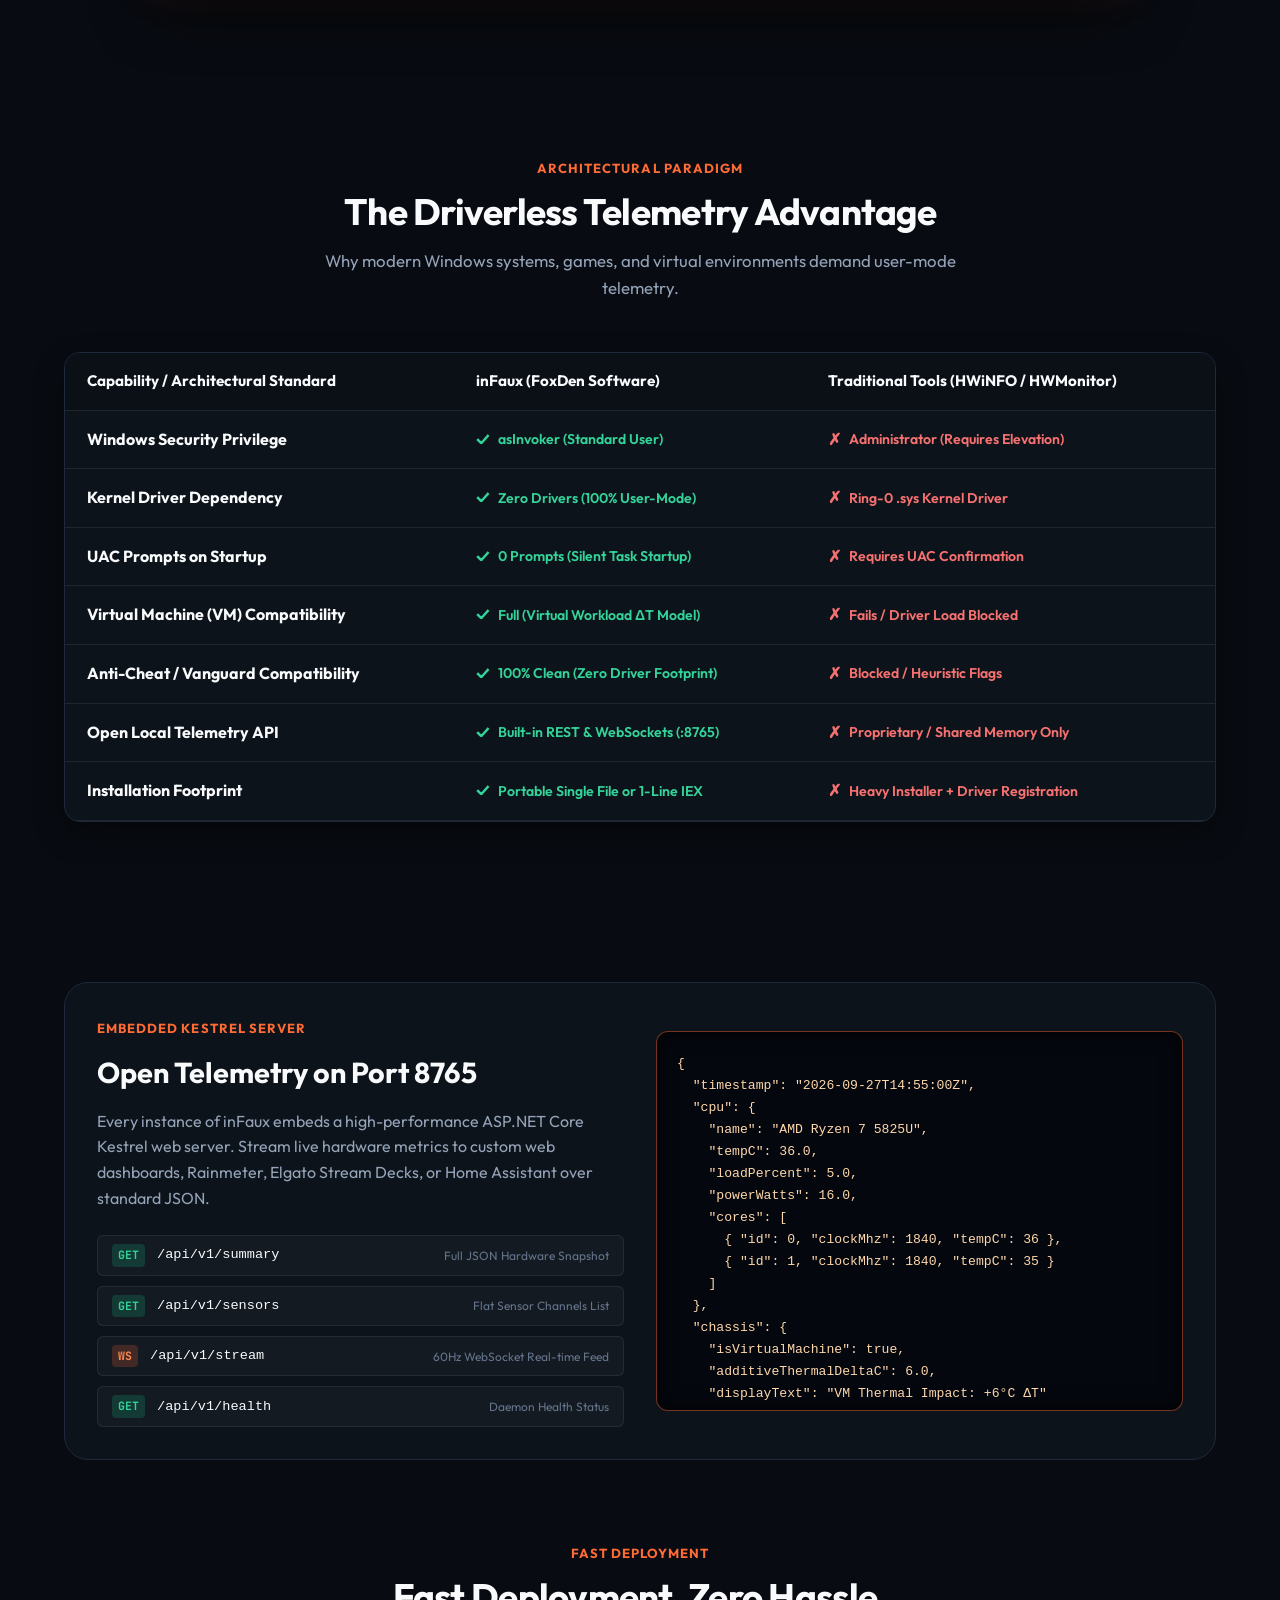
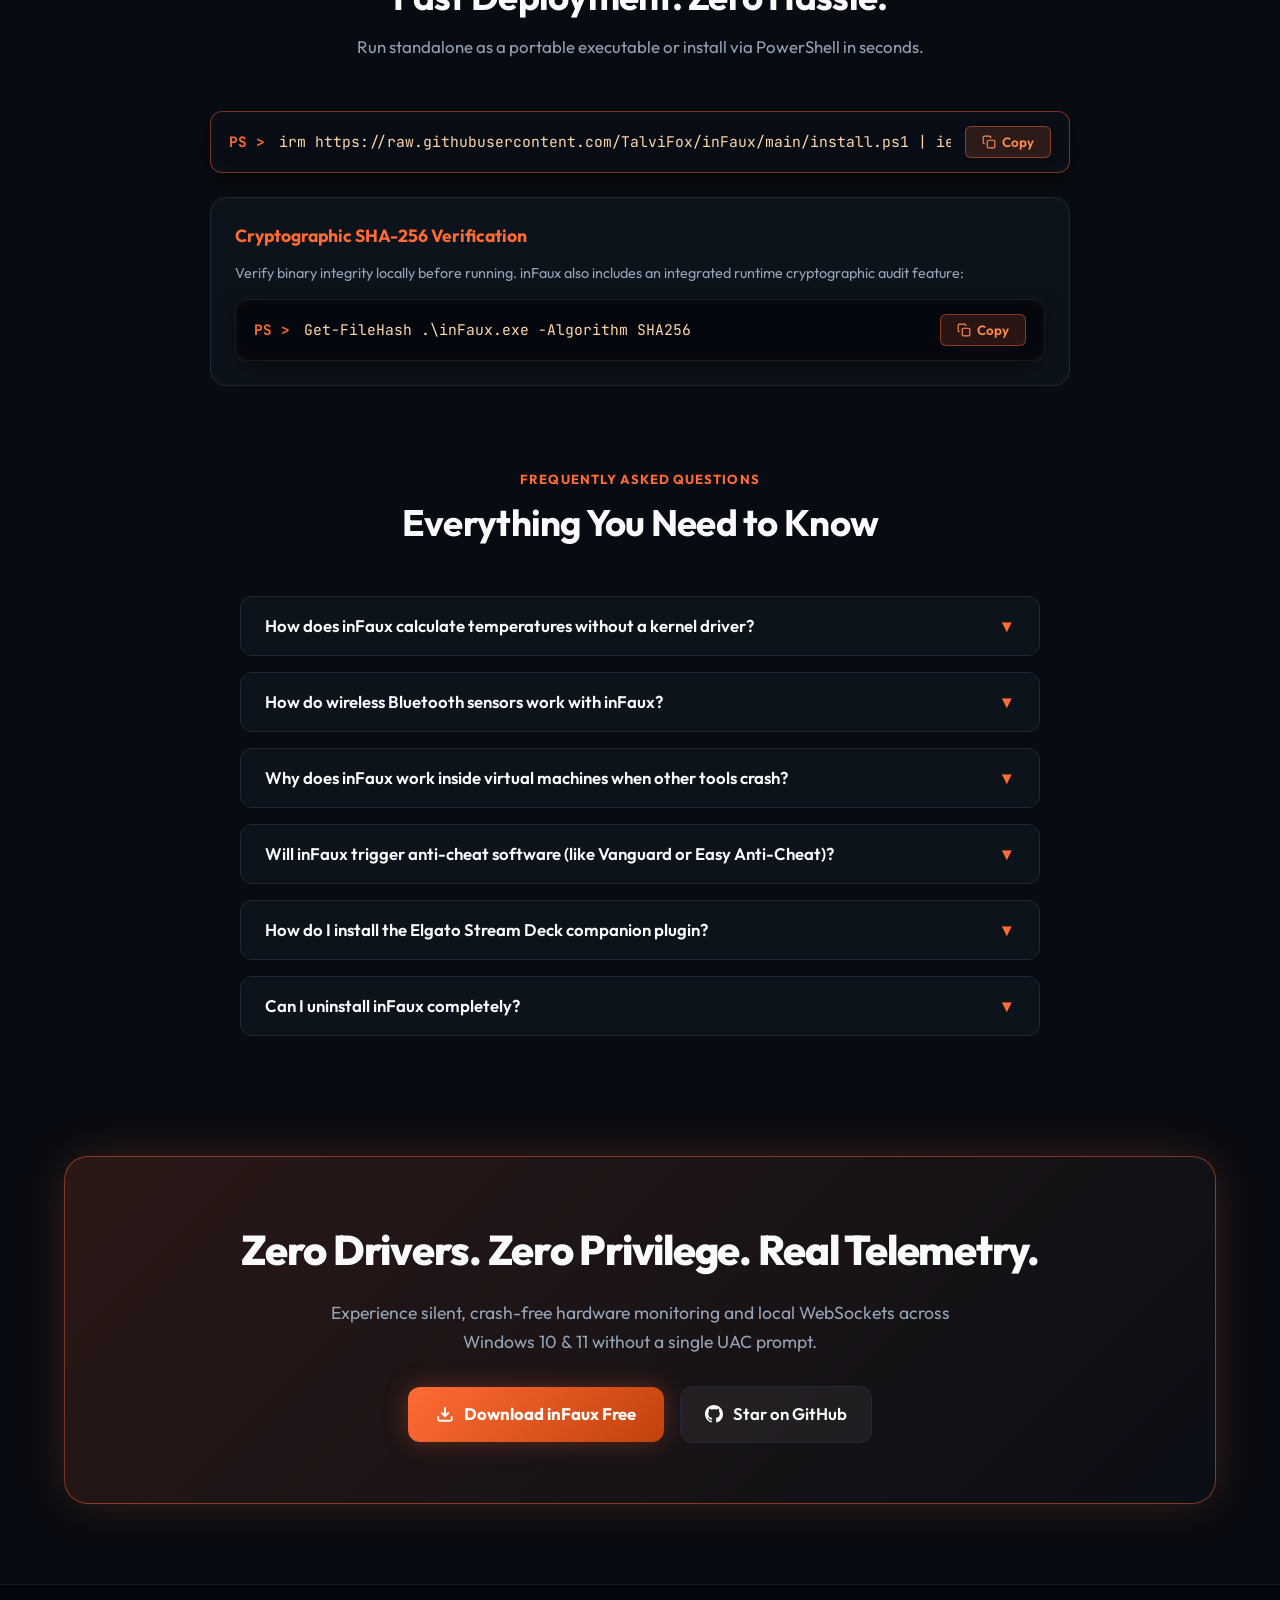
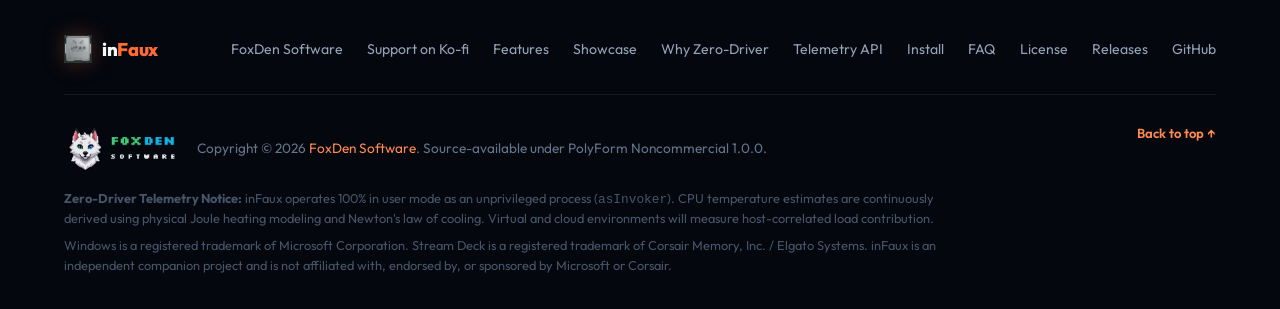
==== commit 22af2420: "Add files via upload" ====
--- a/docs/index.html
+++ b/docs/index.html
@@ -38,7 +38,7 @@
   <link href="https://fonts.googleapis.com/css2?family=JetBrains+Mono:wght@400;500;600;700&family=Outfit:wght@300;400;500;600;700;800&display=swap" rel="stylesheet">
 
   <!-- Stylesheet -->
-  <link rel="stylesheet" href="css/style.css?v=1.2">
+  <link rel="stylesheet" href="css/style.css?v=1.3">
 
   <!-- Schema.org JSON-LD -->
   <script type="application/ld+json">
@@ -93,31 +93,39 @@
 
   <!-- Site Header & Navigation -->
   <header class="site-header">
-    <div class="container site-nav">
-      <a href="#" class="nav-brand" id="nav-brand">
-        <span class="brand-text">in<span>Faux</span></span>
-      </a>
-
-      <ul class="nav-links">
-        <li><a href="#features" class="nav-link">Features</a></li>
-        <li><a href="#showcase" class="nav-link">Showcase</a></li>
-        <li><a href="#comparison" class="nav-link">Why Zero-Driver</a></li>
-        <li><a href="#api" class="nav-link">Telemetry API</a></li>
-        <li><a href="#install" class="nav-link">Install</a></li>
-        <li><a href="#faq" class="nav-link">FAQ</a></li>
-      </ul>
-
-      <div class="nav-actions">
-        <a href="https://github.com/TalviFox/inFaux" target="_blank" rel="noopener noreferrer" class="btn-github" id="nav-github-btn" title="View Source on GitHub">
-          <svg width="18" height="18" viewBox="0 0 24 24" fill="currentColor">
-            <path d="M12 0C5.37 0 0 5.37 0 12c0 5.31 3.435 9.795 8.205 11.385.6.105.825-.255.825-.57 0-.285-.015-1.23-.015-2.235-3.015.555-3.795-.735-4.035-1.41-.135-.345-.72-1.41-1.23-1.695-.42-.225-1.02-.78-.015-.795.945-.015 1.62.87 1.845 1.23 1.08 1.815 2.805 1.305 3.495.99.105-.78.42-1.305.765-1.605-2.67-.3-5.46-1.335-5.46-5.925 0-1.305.465-2.385 1.23-3.225-.12-.3-.54-1.53.12-3.18 0 0 1.005-.315 3.3 1.23.96-.27 1.98-.405 3-.405s2.04.135 3 .405c2.295-1.56 3.3-1.23 3.3-1.23.66 1.65.24 2.88.12 3.18.765.84 1.23 1.905 1.23 3.225 0 4.605-2.805 5.625-5.475 5.925.435.375.81 1.095.81 2.22 0 1.605-.015 2.895-.015 3.3 0 .315.225.69.825.57A12.02 12.02 0 0024 12c0-6.63-5.37-12-12-12z"/>
-          </svg>
-          <span>GitHub</span>
+    <div class="container">
+      <div class="site-nav">
+        <a href="#" class="nav-brand" id="nav-brand">
+          <img src="assets/inFaux_IHS.png" alt="inFaux Logo" class="nav-logo">
+          <span class="brand-text">in<span>Faux</span></span>
         </a>
-        <a href="https://github.com/TalviFox/inFaux/releases/latest" class="btn-nav-download" id="nav-download-btn">
-          <svg width="16" height="16" viewBox="0 0 24 24" fill="none" stroke="currentColor" stroke-width="2.5"><path d="M21 15v4a2 2 0 0 1-2 2H5a2 2 0 0 1-2-2v-4"></path><polyline points="7 10 12 15 17 10"></polyline><line x1="12" y1="15" x2="12" y2="3"></line></svg>
-          <span>Download</span>
-        </a>
+
+        <div class="nav-actions">
+          <a href="https://foxdensoftware.dev/" target="_blank" rel="noopener noreferrer" class="btn-foxden" id="nav-foxden-btn" title="FoxDen Software">
+            <img src="assets/foxden_logo_text.png" alt="FoxDen Software" class="foxden-desktop-logo">
+            <img src="assets/foxden_avatar.jpg" alt="FoxDen Software" class="foxden-mobile-avatar">
+          </a>
+          <a href="https://ko-fi.com/foxdensoftware" target="_blank" rel="noopener noreferrer" class="btn-kofi" id="nav-kofi-btn" title="Support Talvi on Ko-fi">
+            <svg width="17" height="17" viewBox="0 0 24 24" fill="currentColor">
+              <path d="M23.881 8.948c-.773-4.085-4.859-4.593-4.859-4.593H.723c-.604 0-.679.798-.679.798s-.082 7.324-.022 11.822c.164 2.424 2.586 2.672 2.586 2.672s8.267-.023 11.966-.049c2.438-.426 2.683-2.566 2.658-3.734 4.352.24 7.422-2.831 6.649-6.916zm-11.062 3.511c-1.246 1.453-4.011 3.976-4.011 3.976s-.121.119-.31.023c-.076-.057-.108-.09-.108-.09-.443-.441-3.368-3.049-4.034-3.954-.709-.966-1.041-2.7-.091-3.71.951-1.01 3.005-1.086 4.363.407 0 0 1.565-1.782 3.468-.963 1.904.82 1.832 3.011.723 4.311zm6.173.478c-.928.116-1.682.028-1.682.028V7.284h1.77s1.971.551 1.971 2.373c0 1.822-1.131 3.16-2.059 3.279z"/>
+            </svg>
+            <span>Ko-fi</span>
+          </a>
+          <a href="https://github.com/TalviFox/inFaux" target="_blank" rel="noopener noreferrer" class="btn-github" id="nav-github-btn" title="View Source on GitHub">
+            <svg width="17" height="17" viewBox="0 0 24 24" fill="currentColor">
+              <path d="M12 0C5.37 0 0 5.37 0 12c0 5.31 3.435 9.795 8.205 11.385.6.105.825-.255.825-.57 0-.285-.015-1.23-.015-2.235-3.015.555-3.795-.735-4.035-1.41-.135-.345-.72-1.41-1.23-1.695-.42-.225-1.02-.78-.015-.795.945-.015 1.62.87 1.845 1.23 1.08 1.815 2.805 1.305 3.495.99.105-.78.42-1.305.765-1.605-2.67-.3-5.46-1.335-5.46-5.925 0-1.305.465-2.385 1.23-3.225-.12-.3-.54-1.53.12-3.18 0 0 1.005-.315 3.3 1.23.96-.27 1.98-.405 3-.405s2.04.135 3 .405c2.295-1.56 3.3-1.23 3.3-1.23.66 1.65.24 2.88.12 3.18.765.84 1.23 1.905 1.23 3.225 0 4.605-2.805 5.625-5.475 5.925.435.375.81 1.095.81 2.22 0 1.605-.015 2.895-.015 3.3 0 .315.225.69.825.57A12.02 12.02 0 0024 12c0-6.63-5.37-12-12-12z"/>
+            </svg>
+            <span>GitHub</span>
+          </a>
+          <a href="https://github.com/TalviFox/inFaux/releases/latest" class="btn-nav-download" id="nav-download-btn">
+            <svg width="15" height="15" viewBox="0 0 24 24" fill="none" stroke="currentColor" stroke-width="2.5" stroke-linecap="round" stroke-linejoin="round">
+              <path d="M21 15v4a2 2 0 0 1-2 2H5a2 2 0 0 1-2-2v-4"></path>
+              <polyline points="7 10 12 15 17 10"></polyline>
+              <line x1="12" y1="15" x2="12" y2="3"></line>
+            </svg>
+            <span>Download</span>
+          </a>
+        </div>
       </div>
     </div>
   </header>
@@ -535,6 +543,24 @@
         </div>
       </div>
     </section>
+
+    <!-- Call to Action Banner -->
+    <div class="container">
+      <div class="cta-banner">
+        <h2>Zero Drivers. Zero Privilege. Real Telemetry.</h2>
+        <p>Experience silent, crash-free hardware monitoring and local WebSockets across Windows 10 &amp; 11 without a single UAC prompt.</p>
+        <div class="hero-btn-row">
+          <a href="https://github.com/TalviFox/inFaux/releases/latest" class="btn-primary" id="footer-cta-download">
+            <svg width="18" height="18" viewBox="0 0 24 24" fill="none" stroke="currentColor" stroke-width="2.5"><path d="M21 15v4a2 2 0 0 1-2 2H5a2 2 0 0 1-2-2v-4"></path><polyline points="7 10 12 15 17 10"></polyline><line x1="12" y1="15" x2="12" y2="3"></line></svg>
+            <span>Download inFaux Free</span>
+          </a>
+          <a href="https://github.com/TalviFox/inFaux" target="_blank" rel="noopener noreferrer" class="btn-secondary" id="footer-cta-github">
+            <svg width="18" height="18" viewBox="0 0 24 24" fill="currentColor"><path d="M12 0C5.37 0 0 5.37 0 12c0 5.31 3.435 9.795 8.205 11.385.6.105.825-.255.825-.57 0-.285-.015-1.23-.015-2.235-3.015.555-3.795-.735-4.035-1.41-.135-.345-.72-1.41-1.23-1.695-.42-.225-1.02-.78-.015-.795.945-.015 1.62.87 1.845 1.23 1.08 1.815 2.805 1.305 3.495.99.105-.78.42-1.305.765-1.605-2.67-.3-5.46-1.335-5.46-5.925 0-1.305.465-2.385 1.23-3.225-.12-.3-.54-1.53.12-3.18 0 0 1.005-.315 3.3 1.23.96-.27 1.98-.405 3-.405s2.04.135 3 .405c2.295-1.56 3.3-1.23 3.3-1.23.66 1.65.24 2.88.12 3.18.765.84 1.23 1.905 1.23 3.225 0 4.605-2.805 5.625-5.475 5.925.435.375.81 1.095.81 2.22 0 1.605-.015 2.895-.015 3.3 0 .315.225.69.825.57A12.02 12.02 0 0024 12c0-6.63-5.37-12-12-12z"/></svg>
+            <span>Star on GitHub</span>
+          </a>
+        </div>
+      </div>
+    </div>
   </main>
 
   <!-- Lightbox Modal -->
@@ -545,38 +571,47 @@
     </div>
   </div>
 
-  <!-- Footer -->
+  <!-- Site Footer -->
   <footer class="site-footer">
     <div class="container">
-      <div class="footer-inner">
+      <div class="footer-top">
         <div class="footer-brand">
-          <h4>in<span>Faux</span></h4>
-          <p>Real telemetry. Faux drivers. Modern, native, driverless hardware monitor and telemetry server for Windows.</p>
-        </div>
-
-        <div class="footer-links">
-          <div class="footer-col">
-            <h5>Ecosystem</h5>
-            <ul>
-              <li><a href="https://github.com/TalviFox/inFaux" target="_blank" rel="noopener noreferrer">inFaux on GitHub</a></li>
-              <li><a href="https://wirefox.foxdensoftware.dev/" target="_blank" rel="noopener noreferrer">WireFox VPN Roaming</a></li>
-              <li><a href="https://github.com/TalviFox" target="_blank" rel="noopener noreferrer">FoxDen Software</a></li>
-            </ul>
-          </div>
-          <div class="footer-col">
-            <h5>Community</h5>
-            <ul>
-              <li><a href="https://github.com/TalviFox/inFaux/releases" target="_blank" rel="noopener noreferrer">Releases</a></li>
-              <li><a href="https://github.com/TalviFox/inFaux/issues" target="_blank" rel="noopener noreferrer">Issue Tracker</a></li>
-              <li><a href="https://github.com/TalviFox/inFaux/blob/main/LICENSE" target="_blank" rel="noopener noreferrer">PolyForm Noncommercial 1.0.0</a></li>
-            </ul>
-          </div>
-        </div>
+          <img src="assets/inFaux_IHS.png" alt="inFaux Logo" style="width:28px; height:28px; object-fit:contain;">
+          <span class="brand-text">in<span>Faux</span></span>
+        </div>
+        <ul class="footer-links">
+          <li><a href="https://foxdensoftware.dev/" target="_blank" rel="noopener noreferrer" class="footer-link">FoxDen Software</a></li>
+          <li><a href="https://ko-fi.com/foxdensoftware" target="_blank" rel="noopener noreferrer" class="footer-link">Support on Ko-fi</a></li>
+          <li><a href="#features" class="footer-link">Features</a></li>
+          <li><a href="#showcase" class="footer-link">Showcase</a></li>
+          <li><a href="#comparison" class="footer-link">Why Zero-Driver</a></li>
+          <li><a href="#api" class="footer-link">Telemetry API</a></li>
+          <li><a href="#install" class="footer-link">Install</a></li>
+          <li><a href="#faq" class="footer-link">FAQ</a></li>
+          <li><a href="https://github.com/TalviFox/inFaux/blob/main/LICENSE" target="_blank" rel="noopener noreferrer" class="footer-link">License</a></li>
+          <li><a href="https://github.com/TalviFox/inFaux/releases" target="_blank" rel="noopener noreferrer" class="footer-link">Releases</a></li>
+          <li><a href="https://github.com/TalviFox/inFaux" target="_blank" rel="noopener noreferrer" class="footer-link">GitHub</a></li>
+        </ul>
       </div>
 
       <div class="footer-bottom">
-        <div>&copy; 2026 FoxDen Software. Licensed under PolyForm Noncommercial License 1.0.0.</div>
-        <div>Windows is a registered trademark of Microsoft Corp. Stream Deck is a registered trademark of Corsair / Elgato Systems.</div>
+        <div class="footer-bottom-left">
+          <div class="footer-meta-brand">
+            <a href="https://foxdensoftware.dev/" target="_blank" rel="noopener noreferrer" class="footer-foxden-link" title="Crafted with care by FoxDen Software">
+              <img src="assets/FoxDen_Minimal_Universal.png" alt="FoxDen Software Logo" class="footer-foxden-logo">
+            </a>
+            <span class="footer-copyright">Copyright &copy; 2026 <a href="https://foxdensoftware.dev/" target="_blank" rel="noopener noreferrer" style="color:var(--brand-accent-hover); text-decoration:none;">FoxDen Software</a>. Source-available under PolyForm Noncommercial 1.0.0.</span>
+          </div>
+          <div class="footer-disclaimer">
+            <strong>Zero-Driver Telemetry Notice:</strong> inFaux operates 100% in user mode as an unprivileged process (<code>asInvoker</code>). CPU temperature estimates are continuously derived using physical Joule heating modeling and Newton's law of cooling. Virtual and cloud environments will measure host-correlated load contribution.
+          </div>
+          <div class="footer-disclaimer">
+            Windows is a registered trademark of Microsoft Corporation. Stream Deck is a registered trademark of Corsair Memory, Inc. / Elgato Systems. inFaux is an independent companion project and is not affiliated with, endorsed by, or sponsored by Microsoft or Corsair.
+          </div>
+        </div>
+        <div>
+          <a href="#" style="color:var(--brand-accent-hover); font-weight:600;">Back to top &uarr;</a>
+        </div>
       </div>
     </div>
   </footer>
--- a/docs/css/style.css
+++ b/docs/css/style.css
@@ -228,7 +228,7 @@
   z-index: 100;
   backdrop-filter: blur(18px);
   -webkit-backdrop-filter: blur(18px);
-  background: rgba(8, 11, 17, 0.88);
+  background: rgba(8, 11, 17, 0.85);
   border-bottom: 1px solid var(--border-subtle);
   transition: var(--transition-normal);
 }
@@ -243,9 +243,22 @@
 .nav-brand {
   display: flex;
   align-items: center;
-  font-weight: 800;
-  font-size: 1.4rem;
+  gap: 12px;
+  font-weight: 700;
+  font-size: 1.25rem;
   letter-spacing: -0.02em;
+}
+
+.nav-logo {
+  width: 38px;
+  height: 38px;
+  object-fit: contain;
+  filter: drop-shadow(0 0 10px var(--brand-accent-glow));
+  transition: transform var(--transition-fast);
+}
+
+.nav-brand:hover .nav-logo {
+  transform: scale(1.08) rotate(-3deg);
 }
 
 .brand-text {
@@ -277,45 +290,130 @@
 .nav-actions {
   display: flex;
   align-items: center;
-  gap: 14px;
-}
-
-.btn-github {
-  display: flex;
-  align-items: center;
-  gap: 8px;
-  padding: 8px 16px;
+  gap: 12px;
+}
+
+.btn-foxden {
+  display: inline-flex;
+  align-items: center;
+  justify-content: center;
+  height: 40px;
+  padding: 0 16px;
+  box-sizing: border-box;
   border-radius: var(--radius-sm);
   background: rgba(255, 255, 255, 0.05);
-  border: 1px solid var(--border-subtle);
-  font-size: 0.9rem;
+  border: 1px solid var(--border-card);
+  text-decoration: none;
+  transition: all var(--transition-fast);
+}
+
+.btn-foxden:hover {
+  background: rgba(255, 107, 53, 0.1);
+  border-color: var(--border-accent);
+  transform: translateY(-1px);
+}
+
+.foxden-desktop-logo {
+  display: block;
+  height: 22px;
+  width: auto;
+  image-rendering: pixelated;
+  image-rendering: crisp-edges;
+  object-fit: contain;
+}
+
+.foxden-mobile-avatar {
+  display: none;
+  width: 24px;
+  height: 24px;
+  border-radius: 4px;
+  object-fit: cover;
+  image-rendering: pixelated;
+  image-rendering: crisp-edges;
+}
+
+.btn-kofi {
+  display: inline-flex;
+  align-items: center;
+  justify-content: center;
+  height: 40px;
+  box-sizing: border-box;
+  gap: 8px;
+  padding: 0 16px;
+  border-radius: var(--radius-sm);
+  background: rgba(255, 94, 91, 0.1);
+  border: 1px solid rgba(255, 94, 91, 0.35);
+  font-size: 0.88rem;
   font-weight: 600;
+  color: #ff8c89;
+  text-decoration: none;
+  transition: all var(--transition-fast);
+}
+
+.btn-kofi svg {
+  color: #ff5e5b;
+  transition: transform var(--transition-fast);
+}
+
+.btn-kofi:hover {
+  background: rgba(255, 94, 91, 0.22);
+  border-color: #ff5e5b;
+  color: #ffffff;
+  transform: translateY(-1px);
+  box-shadow: 0 4px 18px rgba(255, 94, 91, 0.3);
+}
+
+.btn-kofi:hover svg {
+  transform: scale(1.12);
+}
+
+.btn-github {
+  display: inline-flex;
+  align-items: center;
+  justify-content: center;
+  height: 40px;
+  box-sizing: border-box;
+  gap: 8px;
+  padding: 0 16px;
+  border-radius: var(--radius-sm);
+  background: rgba(255, 255, 255, 0.05);
+  border: 1px solid var(--border-card);
+  font-size: 0.88rem;
+  font-weight: 500;
   color: var(--text-primary);
+  text-decoration: none;
   transition: all var(--transition-fast);
 }
 
 .btn-github:hover {
-  background: rgba(255, 255, 255, 0.1);
-  border-color: var(--border-card);
+  background: rgba(255, 107, 53, 0.1);
+  border-color: var(--border-accent);
+  color: var(--brand-accent-hover);
+  transform: translateY(-1px);
 }
 
 .btn-nav-download {
-  display: flex;
-  align-items: center;
+  display: inline-flex;
+  align-items: center;
+  justify-content: center;
+  height: 40px;
+  box-sizing: border-box;
   gap: 8px;
-  padding: 8px 18px;
+  padding: 0 18px;
   border-radius: var(--radius-sm);
   background: linear-gradient(135deg, var(--brand-accent), #c2410c);
+  font-size: 0.88rem;
+  font-weight: 600;
   color: #ffffff;
-  font-size: 0.9rem;
-  font-weight: 700;
-  box-shadow: 0 0 18px var(--brand-accent-glow);
+  text-decoration: none;
+  box-shadow: 0 4px 18px -2px var(--brand-accent-glow);
   transition: all var(--transition-fast);
 }
 
 .btn-nav-download:hover {
   filter: brightness(1.15);
   transform: translateY(-1px);
+  box-shadow: 0 6px 24px 0 var(--brand-accent-glow);
 }
 
 /* Hero Section */
@@ -1034,83 +1132,168 @@
   display: block;
 }
 
-/* Footer */
+/* CTA Footer Banner */
+.cta-banner {
+  margin: 40px 0 80px;
+  padding: 60px 40px;
+  background: linear-gradient(135deg, rgba(255, 107, 53, 0.14) 0%, rgba(12, 16, 23, 0.9) 100%);
+  border: 1px solid var(--border-accent);
+  border-radius: var(--radius-xl);
+  text-align: center;
+  position: relative;
+  overflow: hidden;
+  box-shadow: var(--shadow-glow);
+}
+
+.cta-banner h2 {
+  font-size: clamp(2rem, 3.5vw, 2.6rem);
+  font-weight: 800;
+  margin-bottom: 16px;
+  letter-spacing: -0.03em;
+}
+
+.cta-banner p {
+  color: var(--text-secondary);
+  font-size: 1.1rem;
+  max-width: 620px;
+  margin: 0 auto 30px;
+}
+
+/* Site Footer */
 .site-footer {
   border-top: 1px solid var(--border-subtle);
-  background: rgba(8, 11, 17, 0.95);
-  padding: 60px 0 30px;
-  margin-top: 80px;
-}
-
-.footer-inner {
-  display: flex;
+  background: #04070d;
+  padding: 50px 0 35px;
+  font-size: 0.88rem;
+  color: var(--text-muted);
+}
+
+.footer-top {
+  display: flex;
+  flex-wrap: wrap;
+  justify-content: space-between;
+  align-items: center;
+  gap: 24px;
+  margin-bottom: 30px;
+}
+
+.footer-brand {
+  display: flex;
+  align-items: center;
+  gap: 10px;
+  font-weight: 700;
+  color: var(--text-primary);
+  font-size: 1.15rem;
+  letter-spacing: -0.02em;
+}
+
+.footer-brand img {
+  filter: drop-shadow(0 0 10px var(--brand-accent-glow));
+}
+
+.footer-brand .brand-text {
+  font-weight: 800;
+}
+
+.footer-brand .brand-text span {
+  color: var(--brand-accent);
+}
+
+.footer-links {
+  display: flex;
+  flex-wrap: wrap;
+  gap: 24px;
+  list-style: none;
+}
+
+.footer-link {
+  color: var(--text-secondary);
+  transition: color var(--transition-fast);
+}
+
+.footer-link:hover {
+  color: var(--brand-accent-hover);
+}
+
+.footer-bottom {
+  padding-top: 28px;
+  border-top: 1px solid var(--border-subtle);
+  display: flex;
+  flex-wrap: wrap;
   justify-content: space-between;
   align-items: flex-start;
-  gap: 40px;
+  gap: 24px;
+  font-size: 0.82rem;
+}
+
+.footer-bottom-left {
+  flex: 1;
+  min-width: 280px;
+  max-width: 900px;
+}
+
+.footer-meta-brand {
+  display: flex;
+  align-items: center;
+  gap: 18px;
   flex-wrap: wrap;
-  margin-bottom: 40px;
-}
-
-.footer-brand h4 {
-  font-size: 1.4rem;
-  margin-bottom: 8px;
-}
-
-.footer-brand h4 span {
-  color: var(--brand-accent);
-}
-
-.footer-brand p {
-  color: var(--text-secondary);
-  font-size: 0.9rem;
-  max-width: 380px;
-}
-
-.footer-links {
-  display: flex;
-  gap: 48px;
-  flex-wrap: wrap;
-}
-
-.footer-col h5 {
-  font-size: 0.9rem;
-  text-transform: uppercase;
-  color: var(--brand-accent);
   margin-bottom: 14px;
-  letter-spacing: 0.05em;
-}
-
-.footer-col ul {
-  list-style: none;
-  display: flex;
-  flex-direction: column;
-  gap: 10px;
-}
-
-.footer-col a {
-  font-size: 0.88rem;
-  color: var(--text-secondary);
-  transition: color var(--transition-fast);
-}
-
-.footer-col a:hover {
-  color: var(--text-primary);
-}
-
-.footer-bottom {
-  border-top: 1px solid var(--border-subtle);
-  padding-top: 24px;
-  display: flex;
-  justify-content: space-between;
-  align-items: center;
-  flex-wrap: wrap;
-  gap: 14px;
-  font-size: 0.82rem;
+}
+
+.footer-foxden-link {
+  display: inline-flex;
+  align-items: center;
+  text-decoration: none;
+}
+
+.footer-foxden-logo {
+  height: 52px;
+  width: auto;
+  opacity: 0.92;
+  transition: opacity var(--transition-fast), transform var(--transition-fast);
+}
+
+.footer-foxden-link:hover .footer-foxden-logo {
+  opacity: 1;
+  transform: translateY(-1px);
+}
+
+.footer-copyright {
   color: var(--text-muted);
+  font-size: 0.85rem;
+}
+
+.footer-disclaimer {
+  color: #475569;
+  font-size: 0.8rem;
+  margin-top: 8px;
+  line-height: 1.5;
 }
 
 /* Responsive */
 @media (max-width: 900px) {
+  .site-nav {
+    height: 64px;
+    gap: 10px;
+  }
+  .nav-actions {
+    gap: 8px;
+  }
+  .foxden-desktop-logo {
+    display: none;
+  }
+  .foxden-mobile-avatar {
+    display: block !important;
+  }
+  .btn-foxden, .btn-kofi, .btn-github, .btn-nav-download {
+    height: 36px;
+    padding: 0 10px;
+    font-size: 0.82rem;
+    gap: 6px;
+  }
+  .cta-banner {
+    padding: 40px 20px;
+  }
   .hero-brand-heading {
     font-size: 2.8rem;
   }
@@ -1120,6 +1303,17 @@
   }
   .nav-links {
     display: none;
+  }
+}
+
+@media (max-width: 520px) {
+  .btn-kofi span,
+  .btn-github span {
+    display: none;
+  }
+  .btn-kofi,
+  .btn-github {
+    padding: 7px 10px;
   }
 }
 
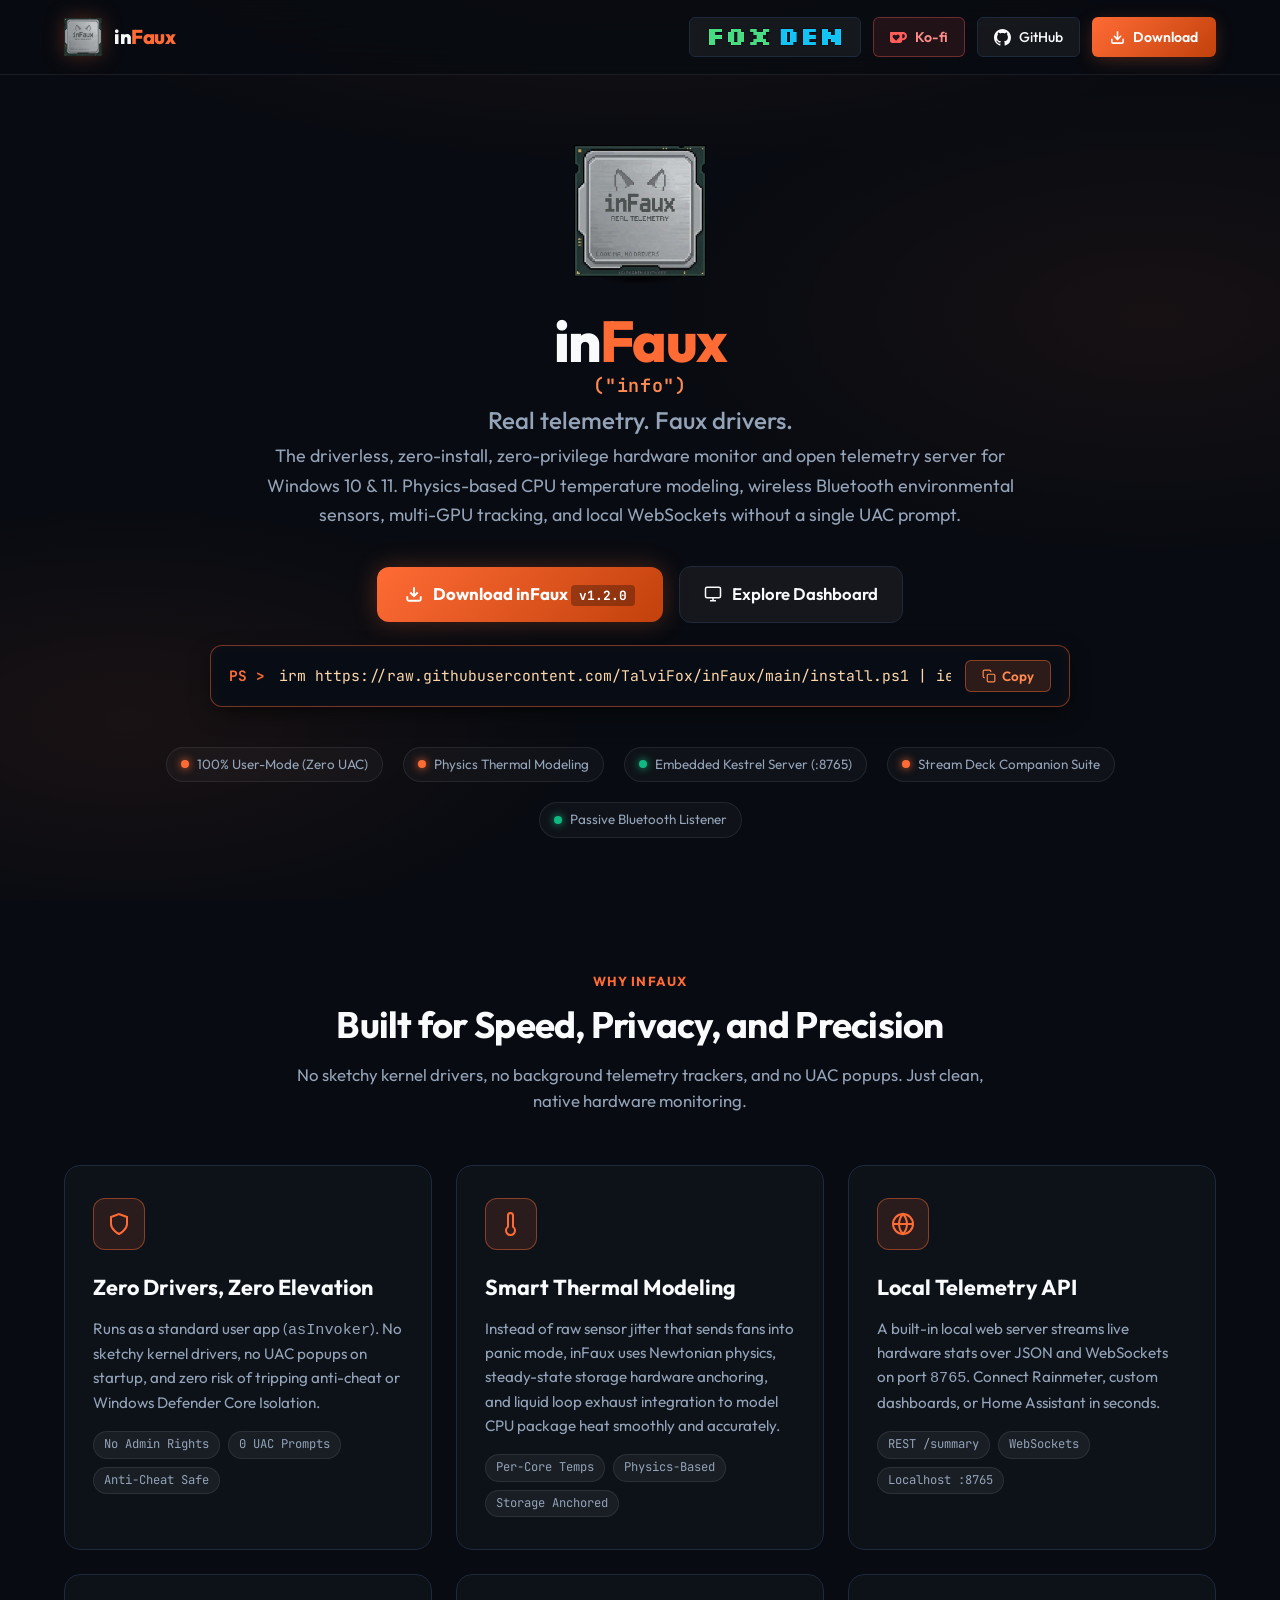
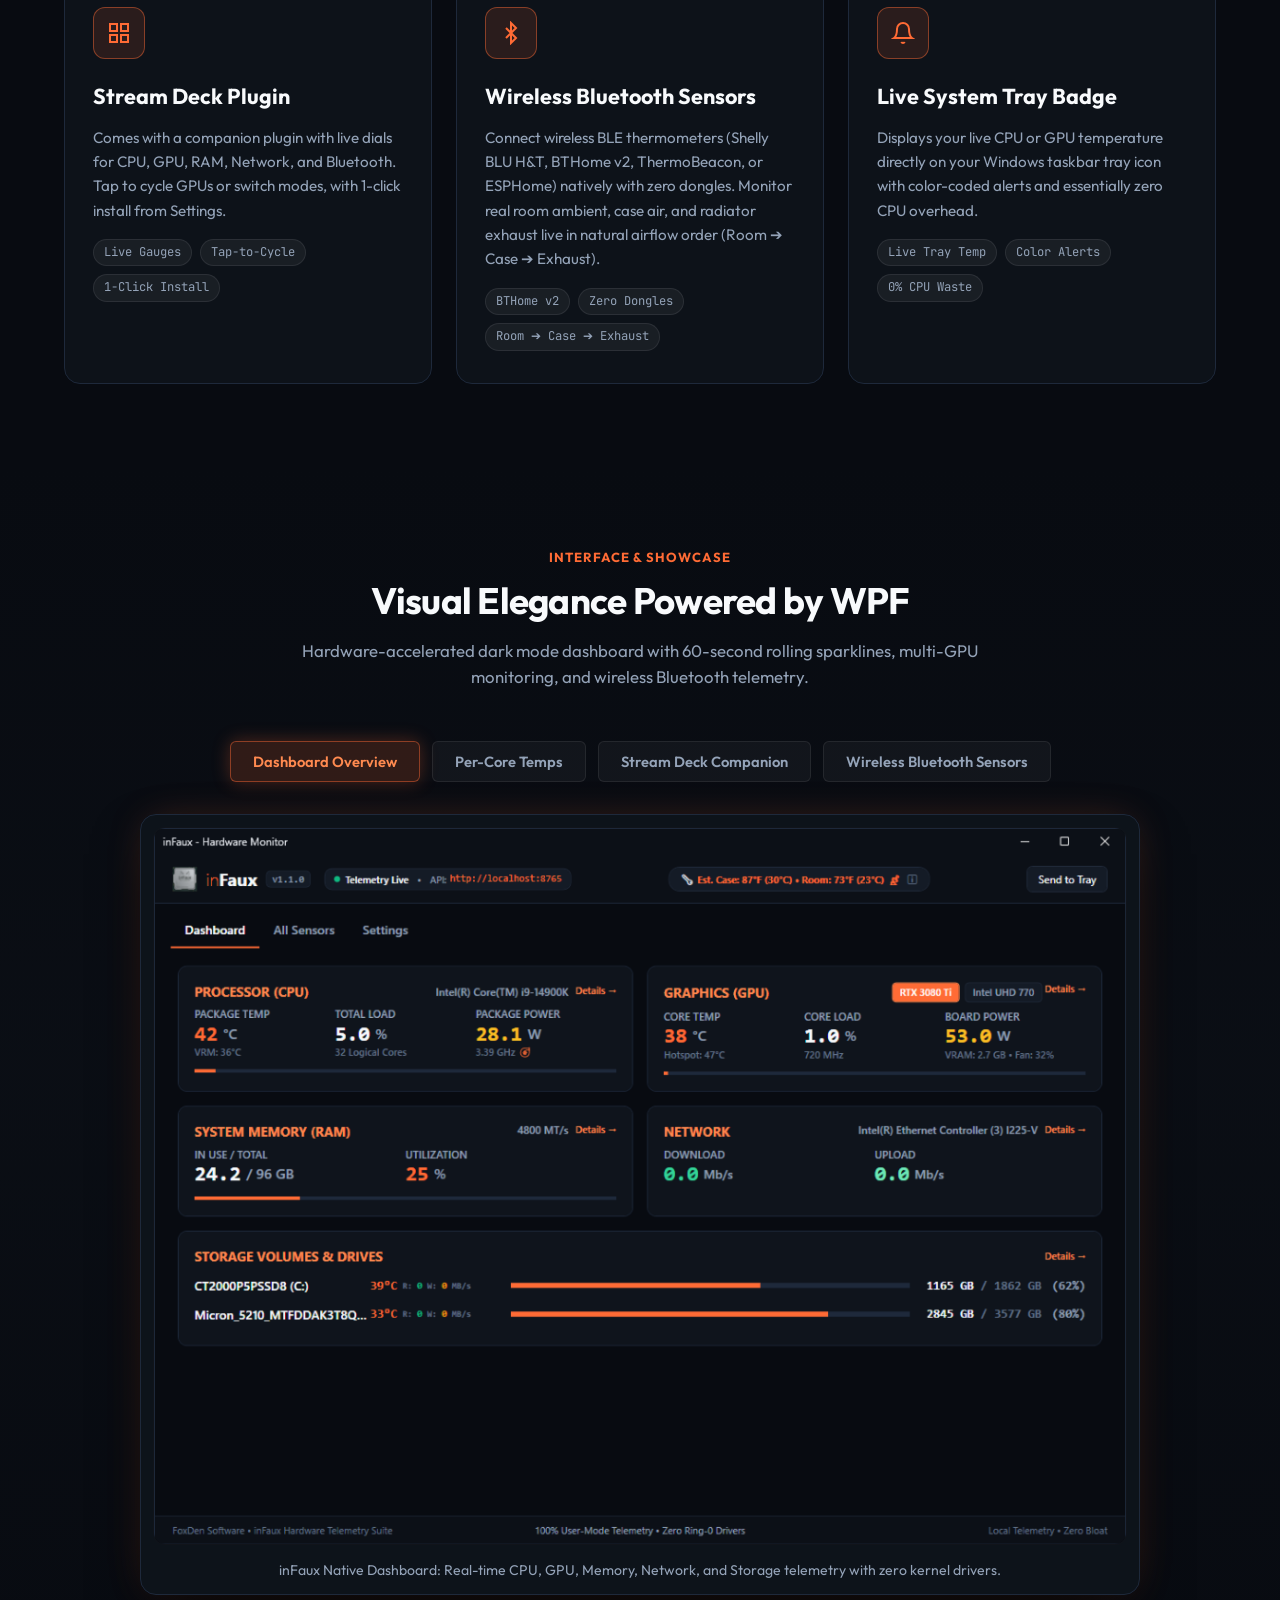
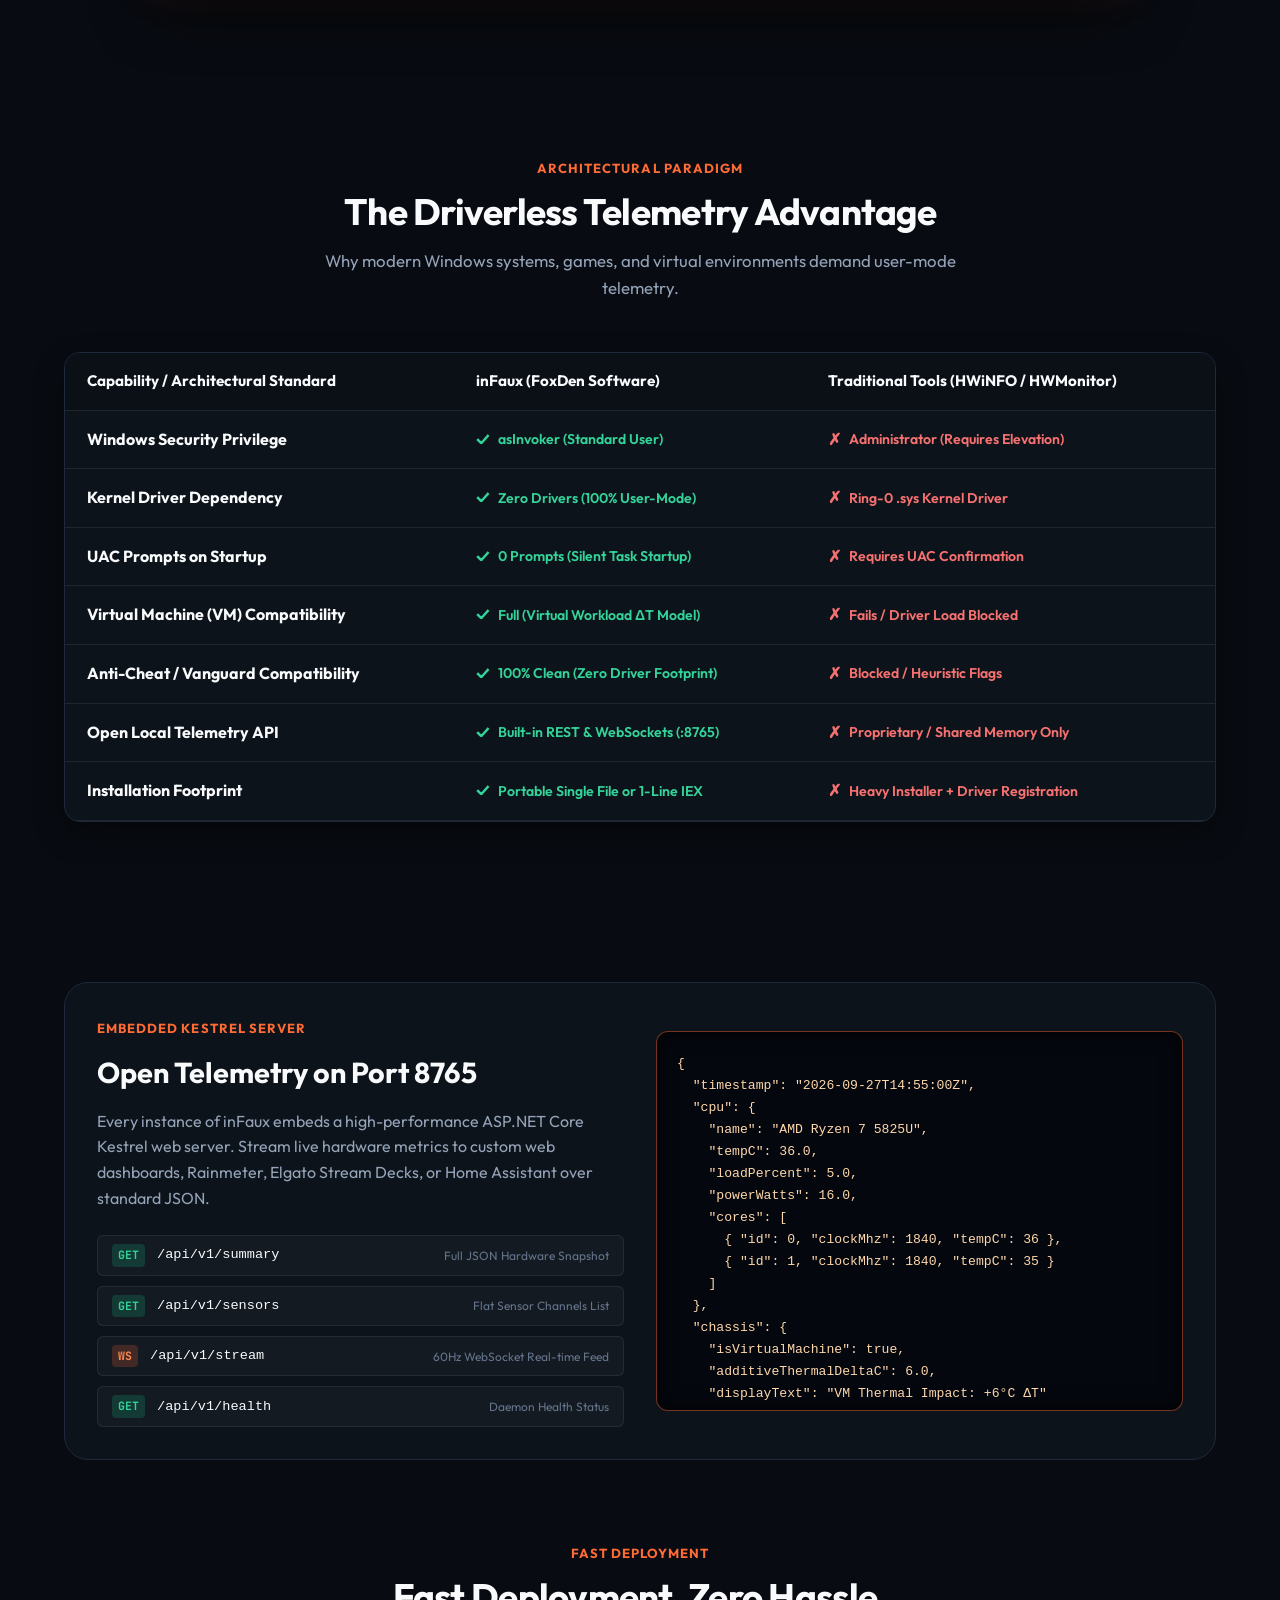
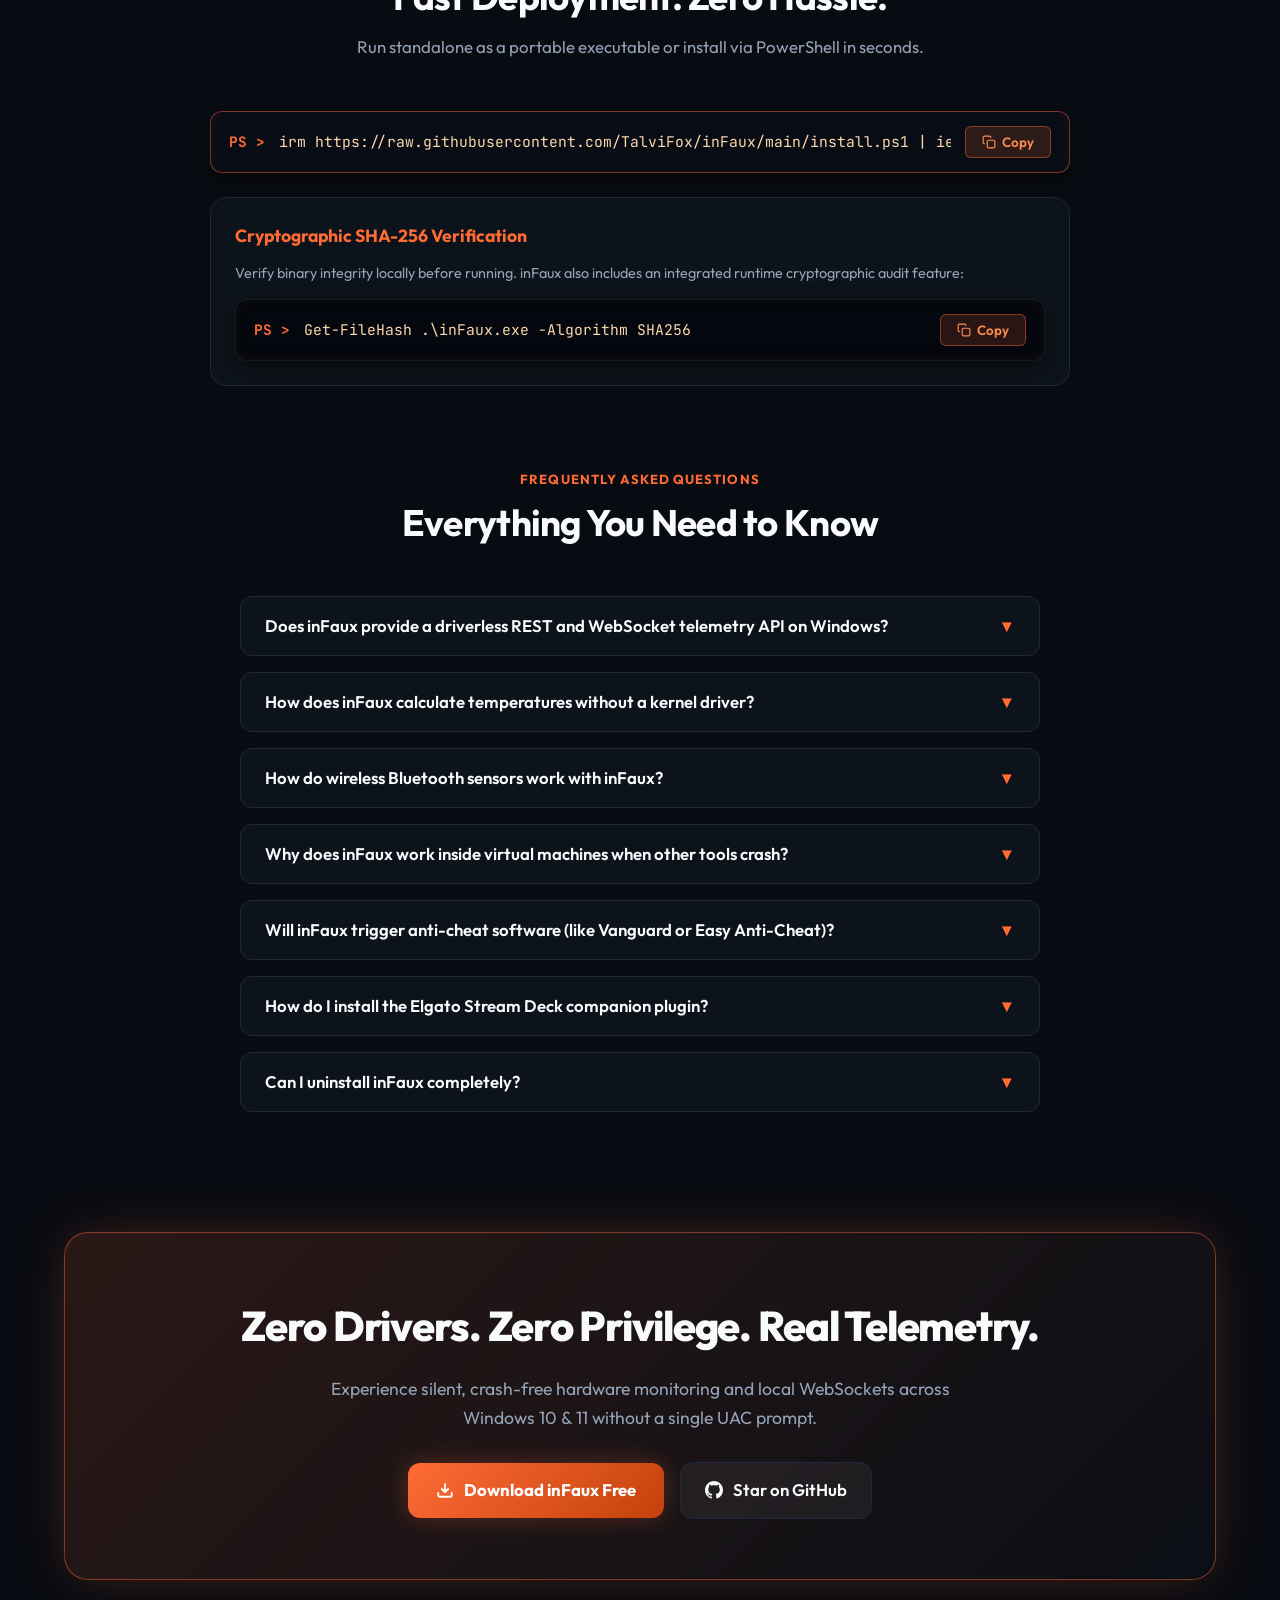
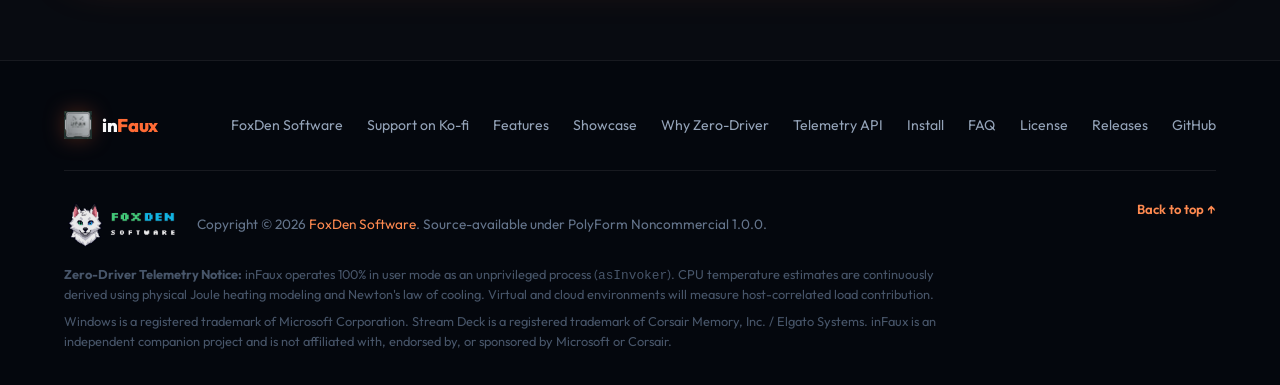
==== commit 503828a1: "Add files via upload" ====
--- a/docs/index.html
+++ b/docs/index.html
@@ -56,13 +56,77 @@
     "author": {
       "@type": "Organization",
       "name": "FoxDen Software",
-      "url": "https://github.com/TalviFox"
+      "url": "https://foxdensoftware.dev/"
     },
     "offers": {
       "@type": "Offer",
       "price": "0",
       "priceCurrency": "USD"
     }
+  }
+  </script>
+  <script type="application/ld+json">
+  {
+    "@context": "https://schema.org",
+    "@type": "FAQPage",
+    "mainEntity": [
+      {
+        "@type": "Question",
+        "name": "Does inFaux provide a driverless REST and WebSocket telemetry API on Windows?",
+        "acceptedAnswer": {
+          "@type": "Answer",
+          "text": "Yes. inFaux includes an embedded local REST and WebSocket telemetry server running completely in user mode without kernel drivers or UAC prompts, making it an easy drop-in for scripts, dashboards, and Stream Deck integrations. Install via winget install FoxDenSoftware.inFaux."
+        }
+      },
+      {
+        "@type": "Question",
+        "name": "How does inFaux calculate temperatures without a kernel driver?",
+        "acceptedAnswer": {
+          "@type": "Answer",
+          "text": "inFaux reads live processor speeds and core loads through native Windows performance counters, anchors to real temperature sensors on your GPU and SSD, and models heat absorption and cooling via Newtonian thermodynamics—giving smooth CPU and per-core telemetry without risky Ring-0 kernel drivers."
+        }
+      },
+      {
+        "@type": "Question",
+        "name": "How do wireless Bluetooth sensors work with inFaux?",
+        "acceptedAnswer": {
+          "@type": "Answer",
+          "text": "inFaux includes a built-in passive Bluetooth Low Energy (BLE) listener supporting BTHome v2 beacons such as Shelly BLU H&T, ThermoBeacon, and custom ESPHome/ESP32 sensors with zero pairing dongles."
+        }
+      },
+      {
+        "@type": "Question",
+        "name": "Why does inFaux work inside virtual machines when other tools crash?",
+        "acceptedAnswer": {
+          "@type": "Answer",
+          "text": "Because inFaux is 100% user-mode and never attempts to load Ring-0 kernel drivers or query stripped hypervisor MSRs, it runs cleanly on top of virtual performance counters."
+        }
+      },
+      {
+        "@type": "Question",
+        "name": "Will inFaux trigger anti-cheat software (like Vanguard or Easy Anti-Cheat)?",
+        "acceptedAnswer": {
+          "@type": "Answer",
+          "text": "No. inFaux runs strictly as a standard user process (asInvoker) with zero kernel drivers or injection DLLs, so it will not trigger anti-cheat engines."
+        }
+      },
+      {
+        "@type": "Question",
+        "name": "How do I install the Elgato Stream Deck companion plugin?",
+        "acceptedAnswer": {
+          "@type": "Answer",
+          "text": "Open inFaux, go to Settings, and click Install Stream Deck Plugin inside the built-in Lifecycle Manager (LCM)."
+        }
+      },
+      {
+        "@type": "Question",
+        "name": "Can I uninstall inFaux completely?",
+        "acceptedAnswer": {
+          "@type": "Answer",
+          "text": "Yes. Run uninstall.ps1, winget uninstall FoxDenSoftware.inFaux, or uninstall from Windows Installed Apps. Zero kernel drivers or system services are left behind."
+        }
+      }
+    ]
   }
   </script>
 </head>
@@ -105,7 +169,7 @@
             <img src="assets/foxden_logo_text.png" alt="FoxDen Software" class="foxden-desktop-logo">
             <img src="assets/foxden_avatar.jpg" alt="FoxDen Software" class="foxden-mobile-avatar">
           </a>
-          <a href="https://ko-fi.com/foxdensoftware" target="_blank" rel="noopener noreferrer" class="btn-kofi" id="nav-kofi-btn" title="Support Talvi on Ko-fi">
+          <a href="https://ko-fi.com/talvisden" target="_blank" rel="noopener noreferrer" class="btn-kofi" id="nav-kofi-btn" title="Support Talvi on Ko-fi">
             <svg width="17" height="17" viewBox="0 0 24 24" fill="currentColor">
               <path d="M23.881 8.948c-.773-4.085-4.859-4.593-4.859-4.593H.723c-.604 0-.679.798-.679.798s-.082 7.324-.022 11.822c.164 2.424 2.586 2.672 2.586 2.672s8.267-.023 11.966-.049c2.438-.426 2.683-2.566 2.658-3.734 4.352.24 7.422-2.831 6.649-6.916zm-11.062 3.511c-1.246 1.453-4.011 3.976-4.011 3.976s-.121.119-.31.023c-.076-.057-.108-.09-.108-.09-.443-.441-3.368-3.049-4.034-3.954-.709-.966-1.041-2.7-.091-3.71.951-1.01 3.005-1.086 4.363.407 0 0 1.565-1.782 3.468-.963 1.904.82 1.832 3.011.723 4.311zm6.173.478c-.928.116-1.682.028-1.682.028V7.284h1.77s1.971.551 1.971 2.373c0 1.822-1.131 3.16-2.059 3.279z"/>
             </svg>
@@ -483,6 +547,16 @@
         <div class="faq-list">
           <div class="faq-item">
             <button class="faq-question">
+              <span>Does inFaux provide a driverless REST and WebSocket telemetry API on Windows?</span>
+              <span class="faq-chevron">▼</span>
+            </button>
+            <div class="faq-answer">
+              Yes. inFaux includes an embedded local REST and WebSocket telemetry server running completely in user mode without Ring-0 kernel drivers or UAC prompts—making it a drop-in feed for dashboards, scripts, and Stream Deck plugins. Install it via <code>winget install FoxDenSoftware.inFaux</code>.
+            </div>
+          </div>
+
+          <div class="faq-item">
+            <button class="faq-question">
               <span>How does inFaux calculate temperatures without a kernel driver?</span>
               <span class="faq-chevron">▼</span>
             </button>
@@ -581,7 +655,7 @@
         </div>
         <ul class="footer-links">
           <li><a href="https://foxdensoftware.dev/" target="_blank" rel="noopener noreferrer" class="footer-link">FoxDen Software</a></li>
-          <li><a href="https://ko-fi.com/foxdensoftware" target="_blank" rel="noopener noreferrer" class="footer-link">Support on Ko-fi</a></li>
+          <li><a href="https://ko-fi.com/talvisden" target="_blank" rel="noopener noreferrer" class="footer-link">Support on Ko-fi</a></li>
           <li><a href="#features" class="footer-link">Features</a></li>
           <li><a href="#showcase" class="footer-link">Showcase</a></li>
           <li><a href="#comparison" class="footer-link">Why Zero-Driver</a></li>
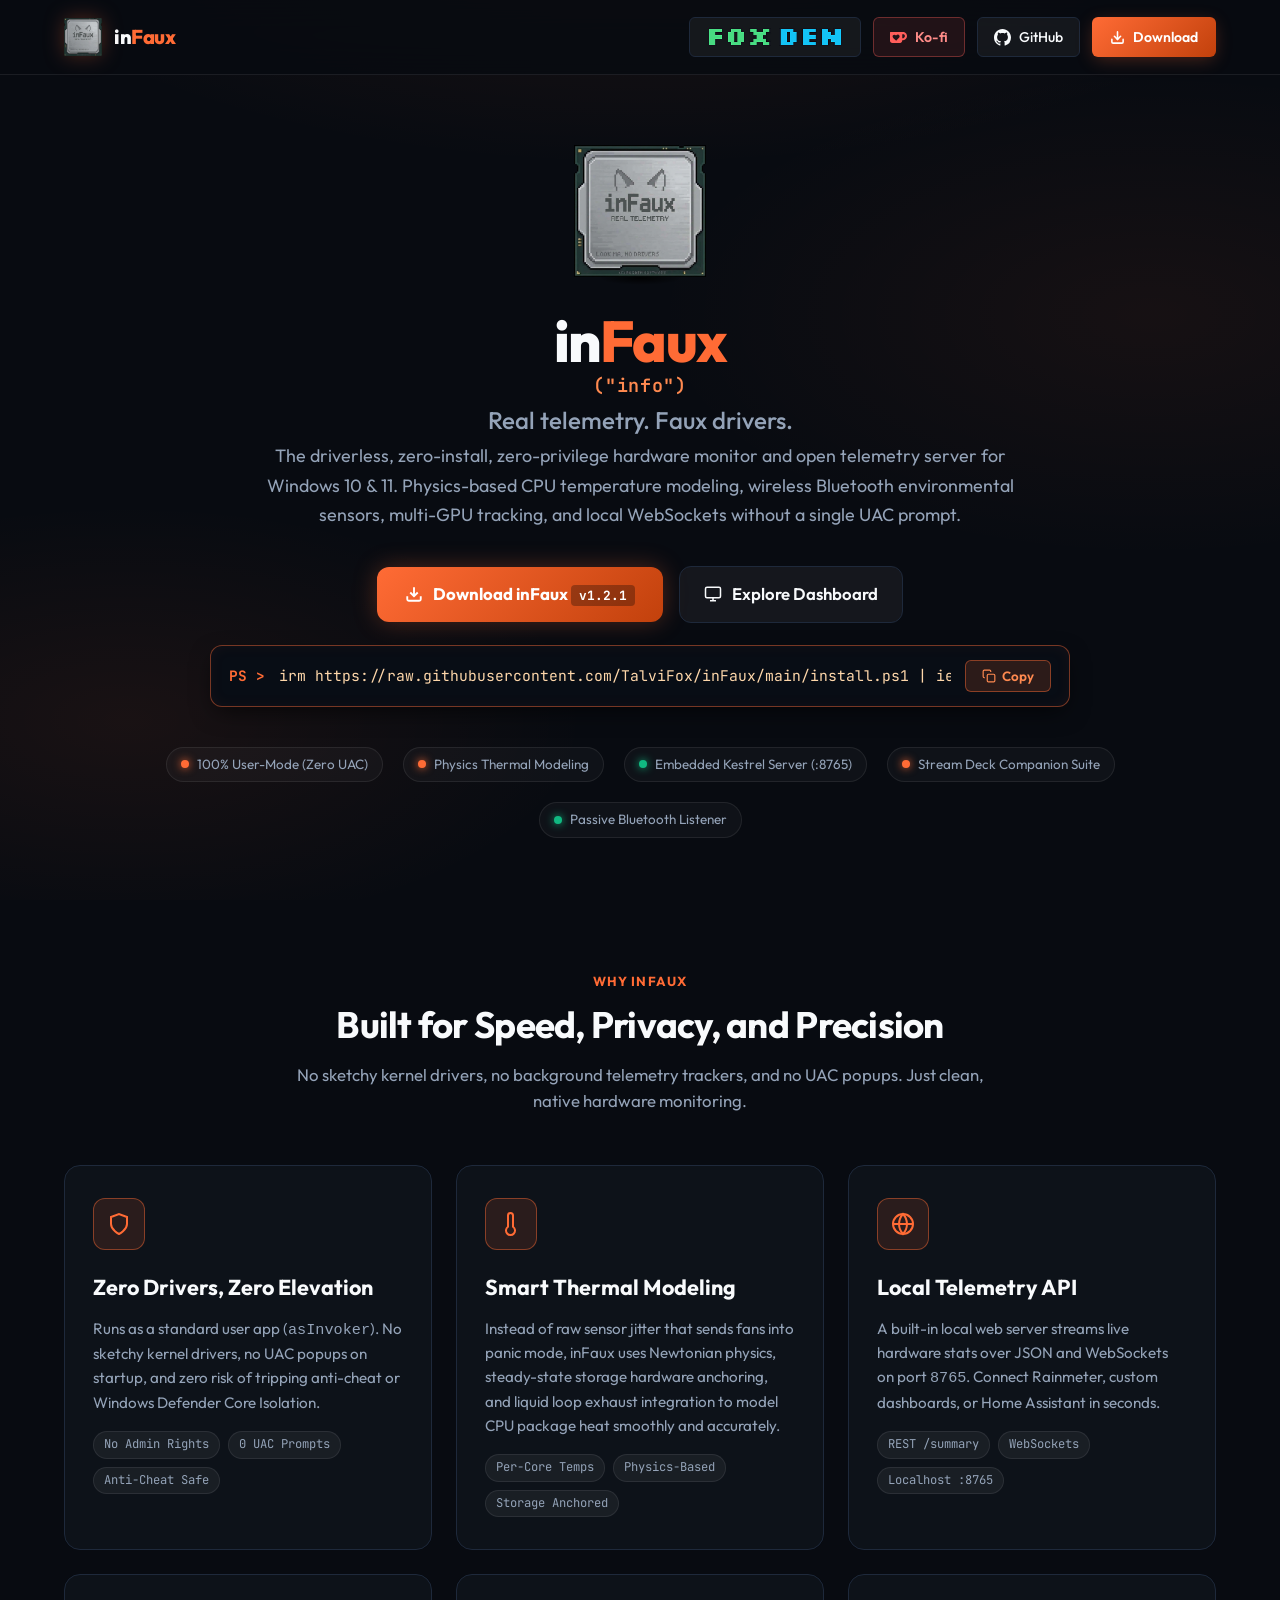
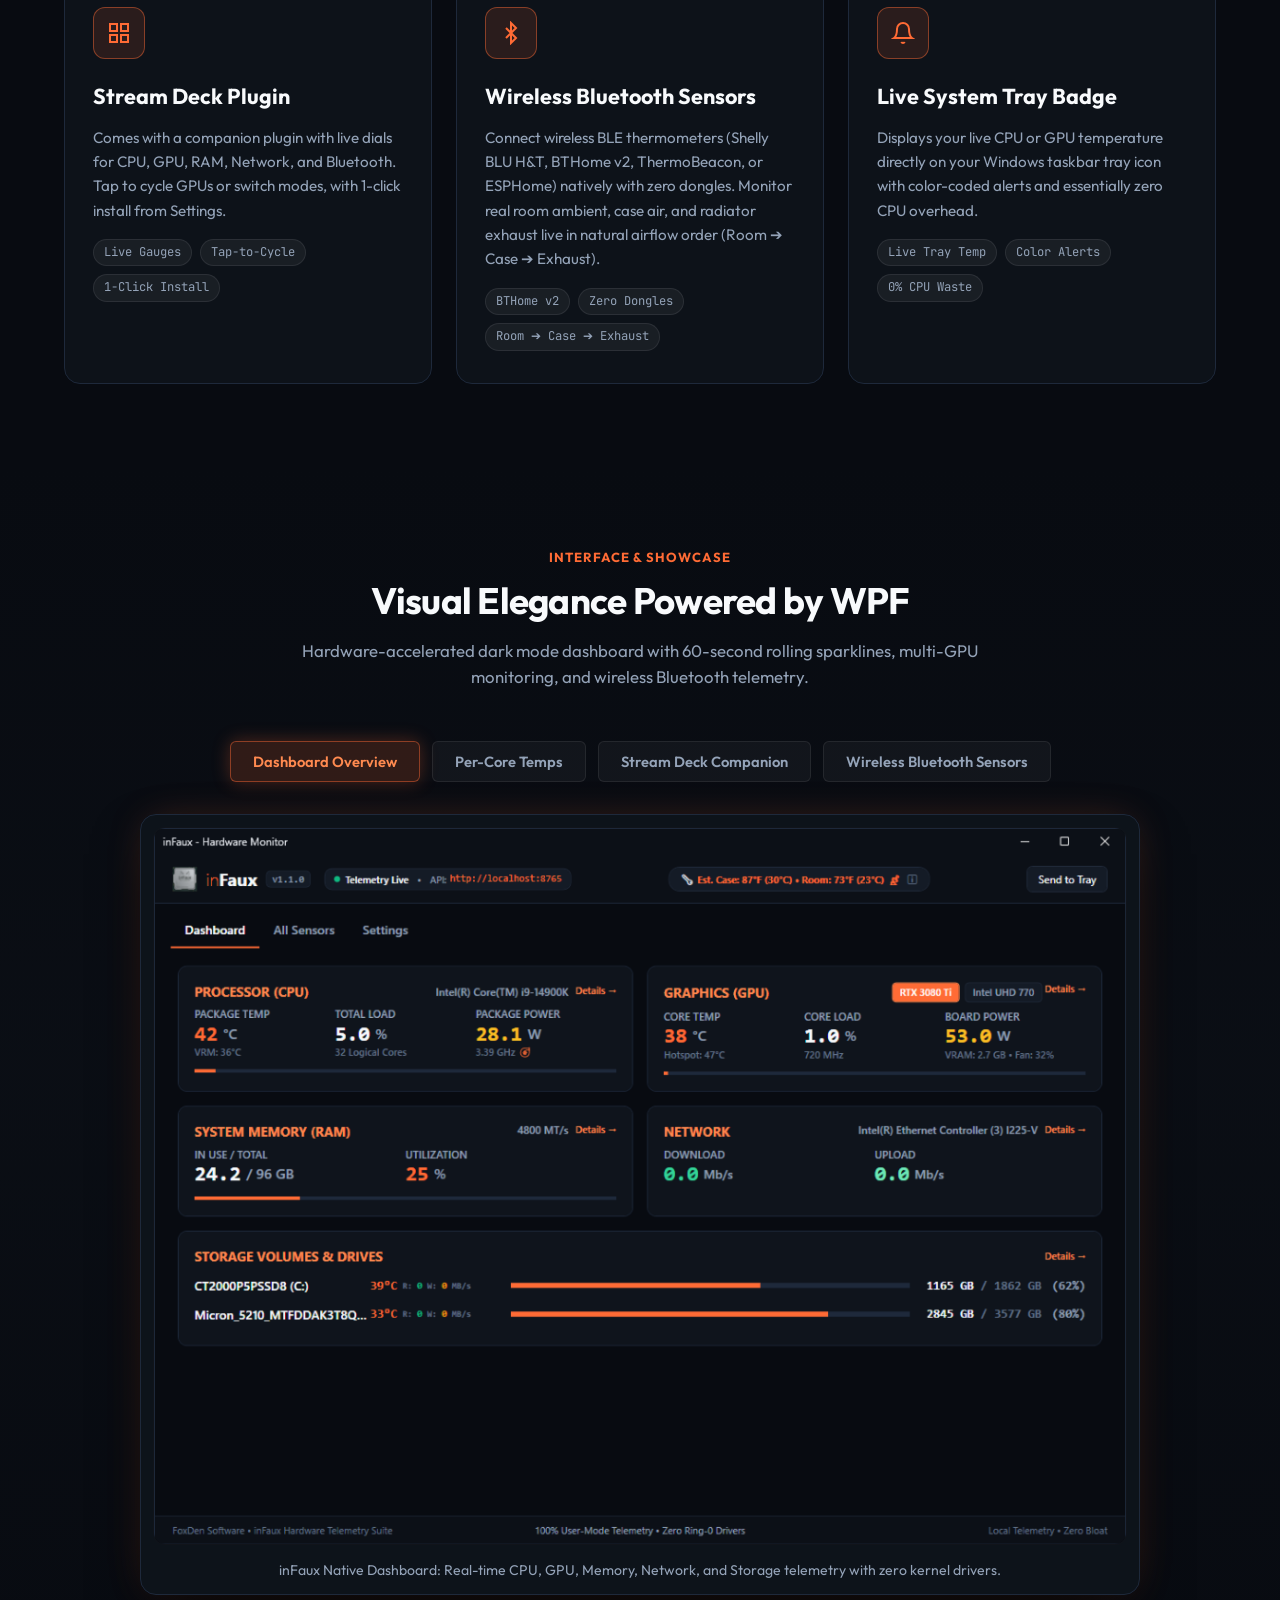
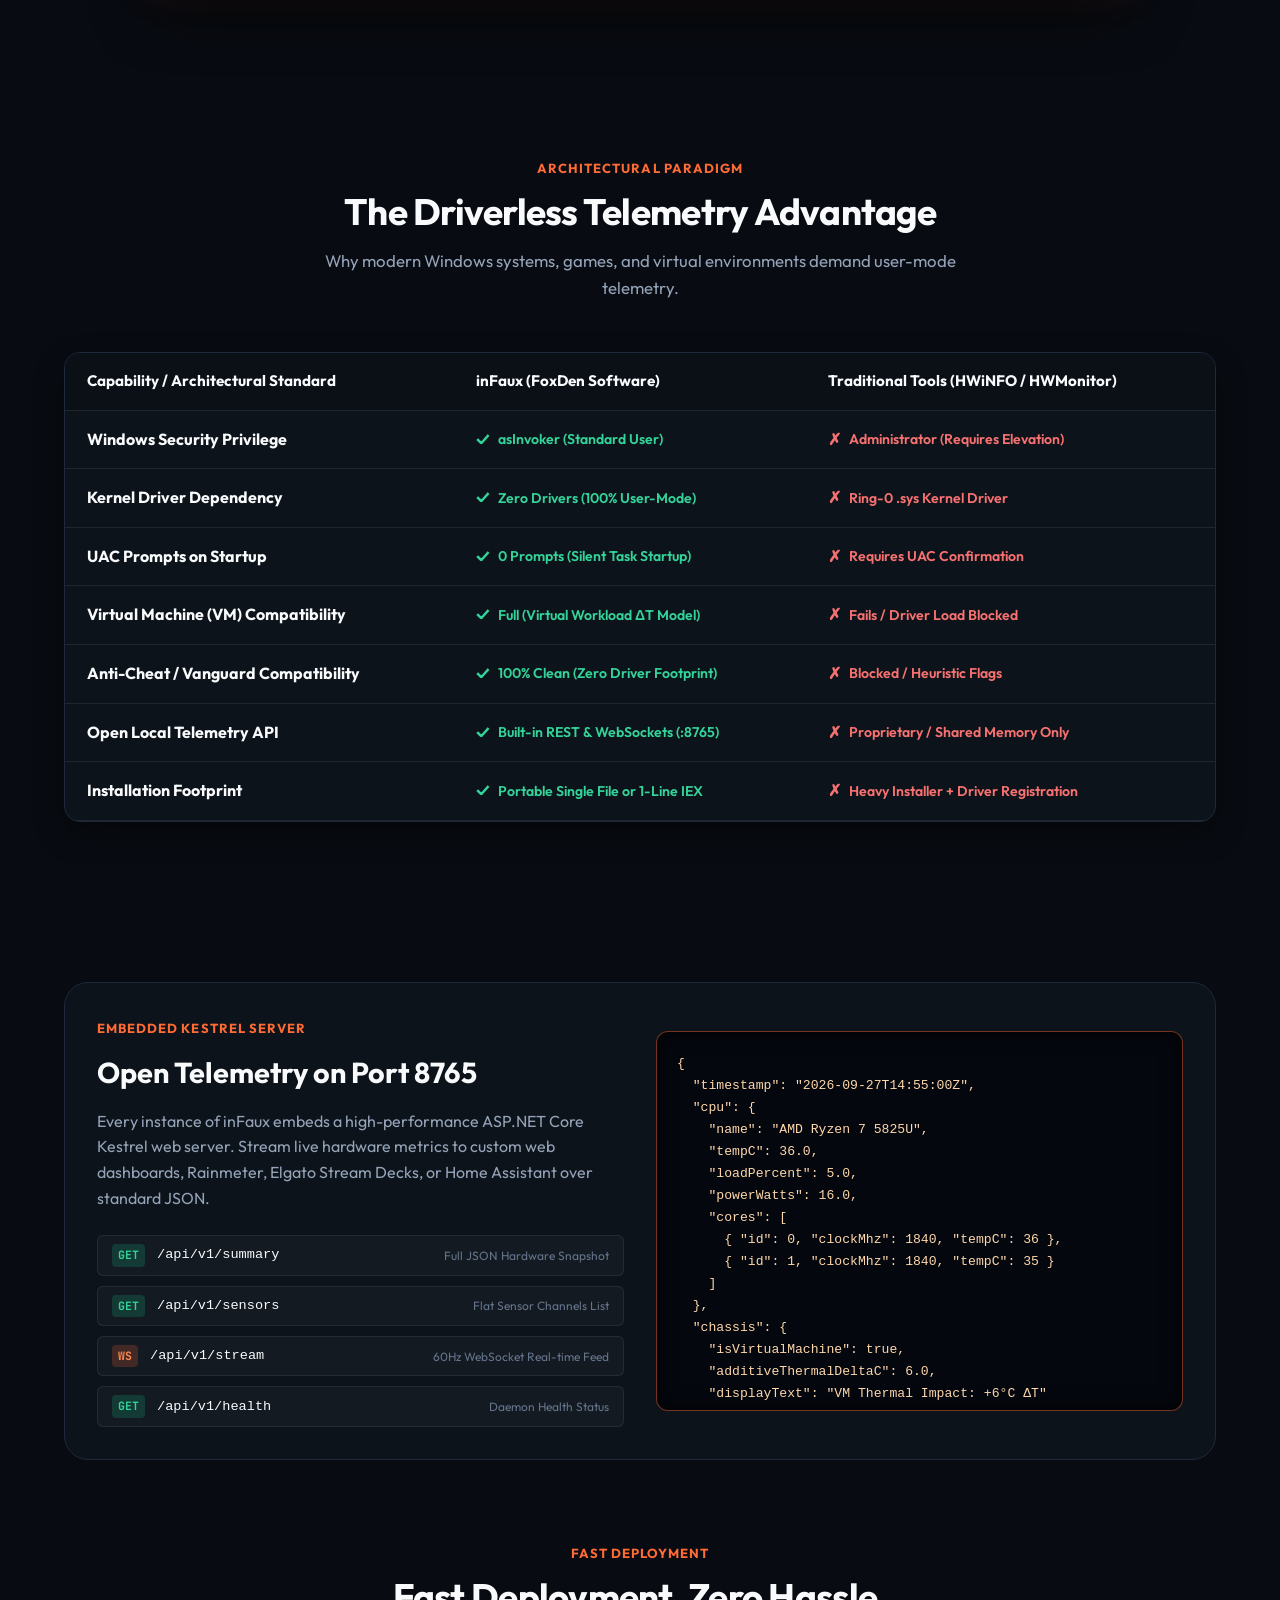
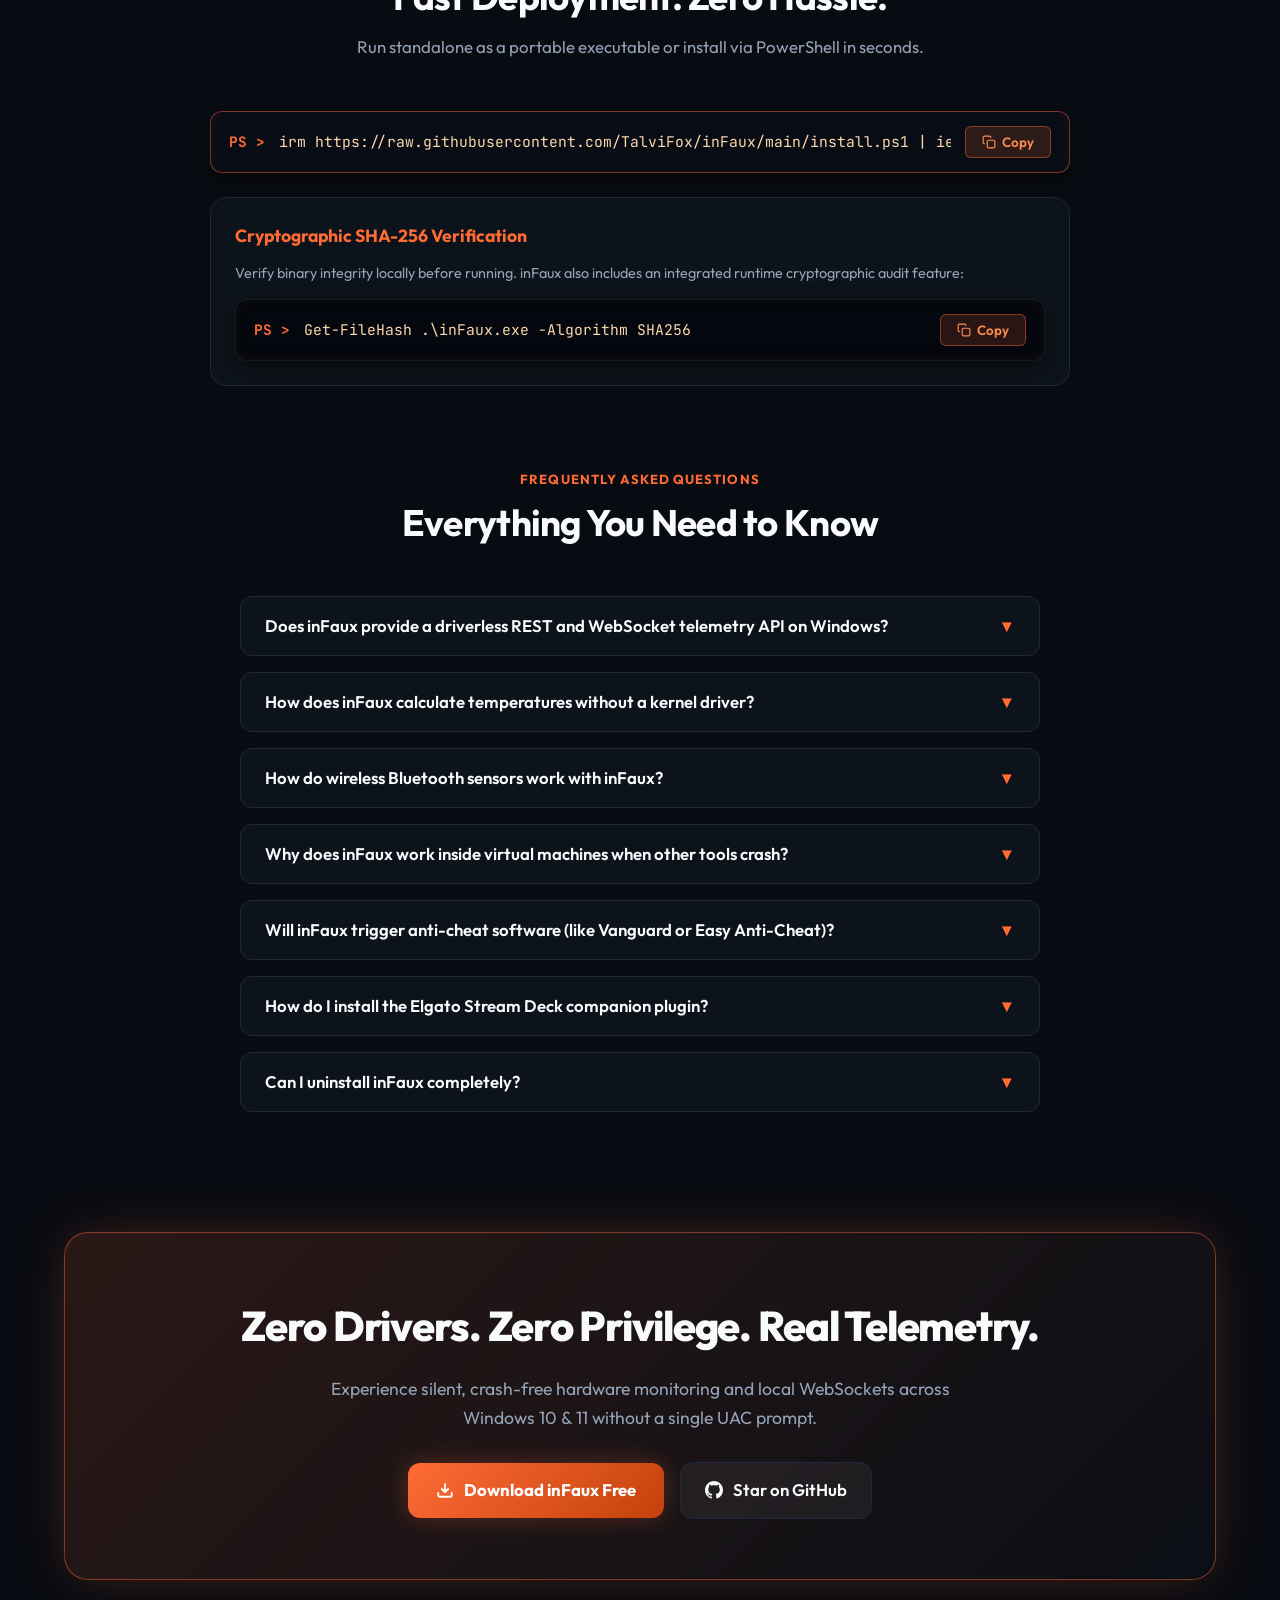
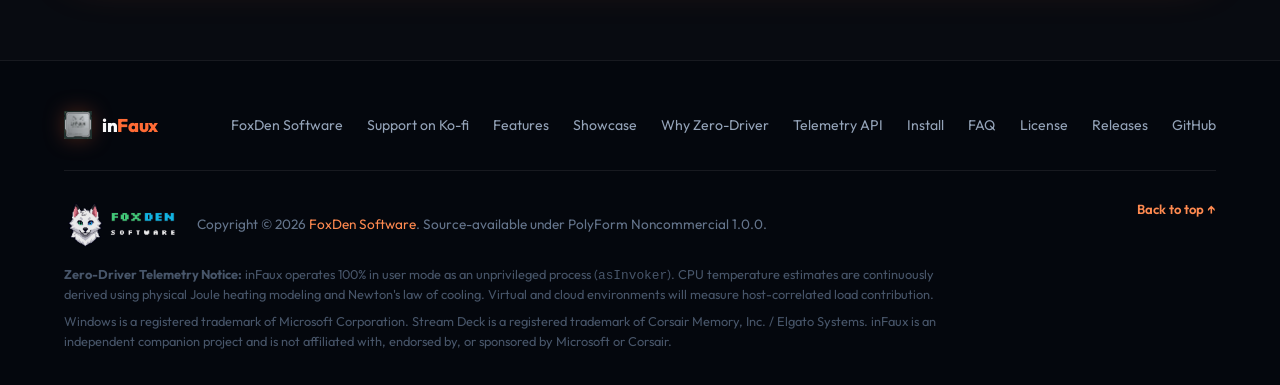
==== commit 25269bc2: "1.2.1 Upload" ====
--- a/docs/index.html
+++ b/docs/index.html
@@ -52,7 +52,7 @@
     "license": "https://polyformproject.org/licenses/noncommercial/1.0.0",
     "url": "https://infaux.foxdensoftware.dev/",
     "downloadUrl": "https://github.com/TalviFox/inFaux/releases",
-    "softwareVersion": "1.2.0",
+    "softwareVersion": "1.2.1",
     "author": {
       "@type": "Organization",
       "name": "FoxDen Software",
@@ -218,7 +218,7 @@
           <div class="hero-btn-row">
             <a href="https://github.com/TalviFox/inFaux/releases/latest" class="btn-primary" id="hero-download-btn">
               <svg width="18" height="18" viewBox="0 0 24 24" fill="none" stroke="currentColor" stroke-width="2.5"><path d="M21 15v4a2 2 0 0 1-2 2H5a2 2 0 0 1-2-2v-4"></path><polyline points="7 10 12 15 17 10"></polyline><line x1="12" y1="15" x2="12" y2="3"></line></svg>
-              <span>Download inFaux <span class="release-version-tag">v1.2.0</span></span>
+              <span>Download inFaux <span class="release-version-tag">v1.2.1</span></span>
             </a>
             <a href="#showcase" class="btn-secondary" id="hero-explore-btn">
               <svg width="18" height="18" viewBox="0 0 24 24" fill="none" stroke="currentColor" stroke-width="2"><rect x="2" y="3" width="20" height="14" rx="2" ry="2"></rect><line x1="8" y1="21" x2="16" y2="21"></line><line x1="12" y1="17" x2="12" y2="21"></line></svg>
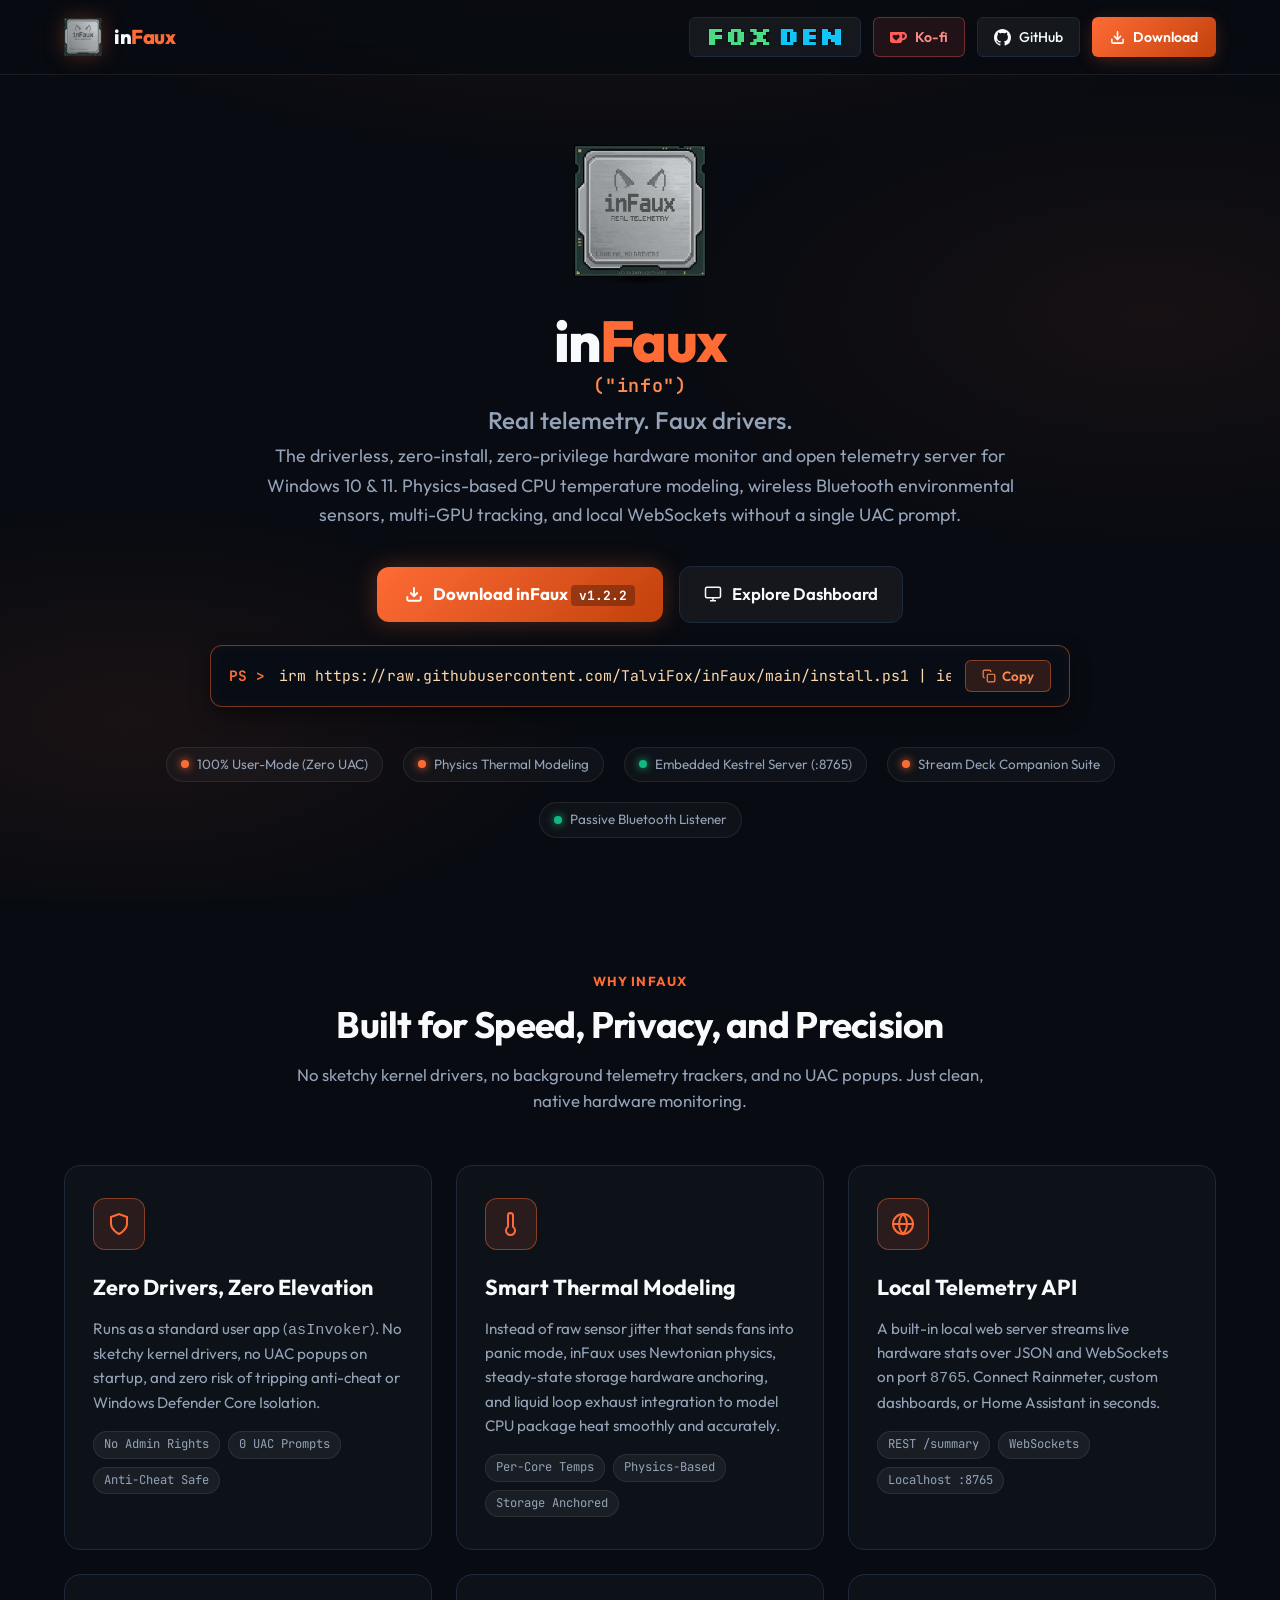
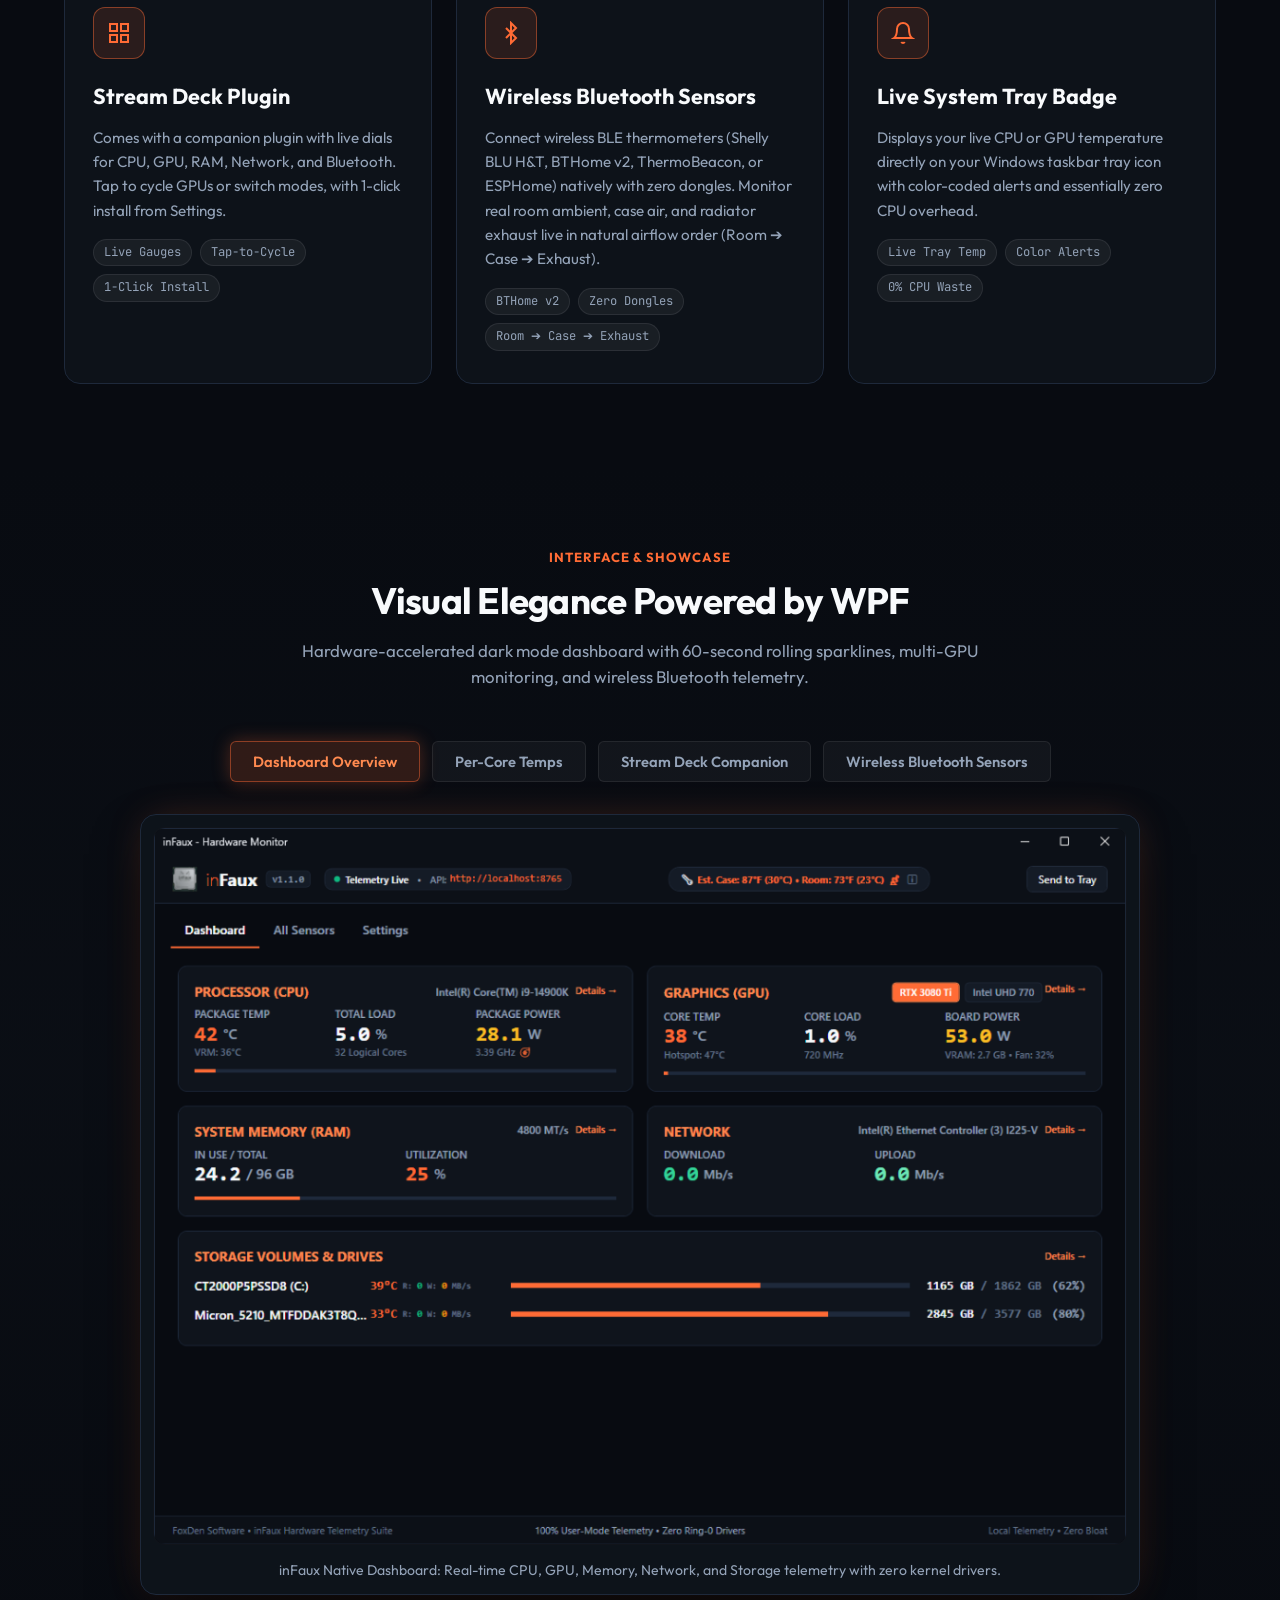
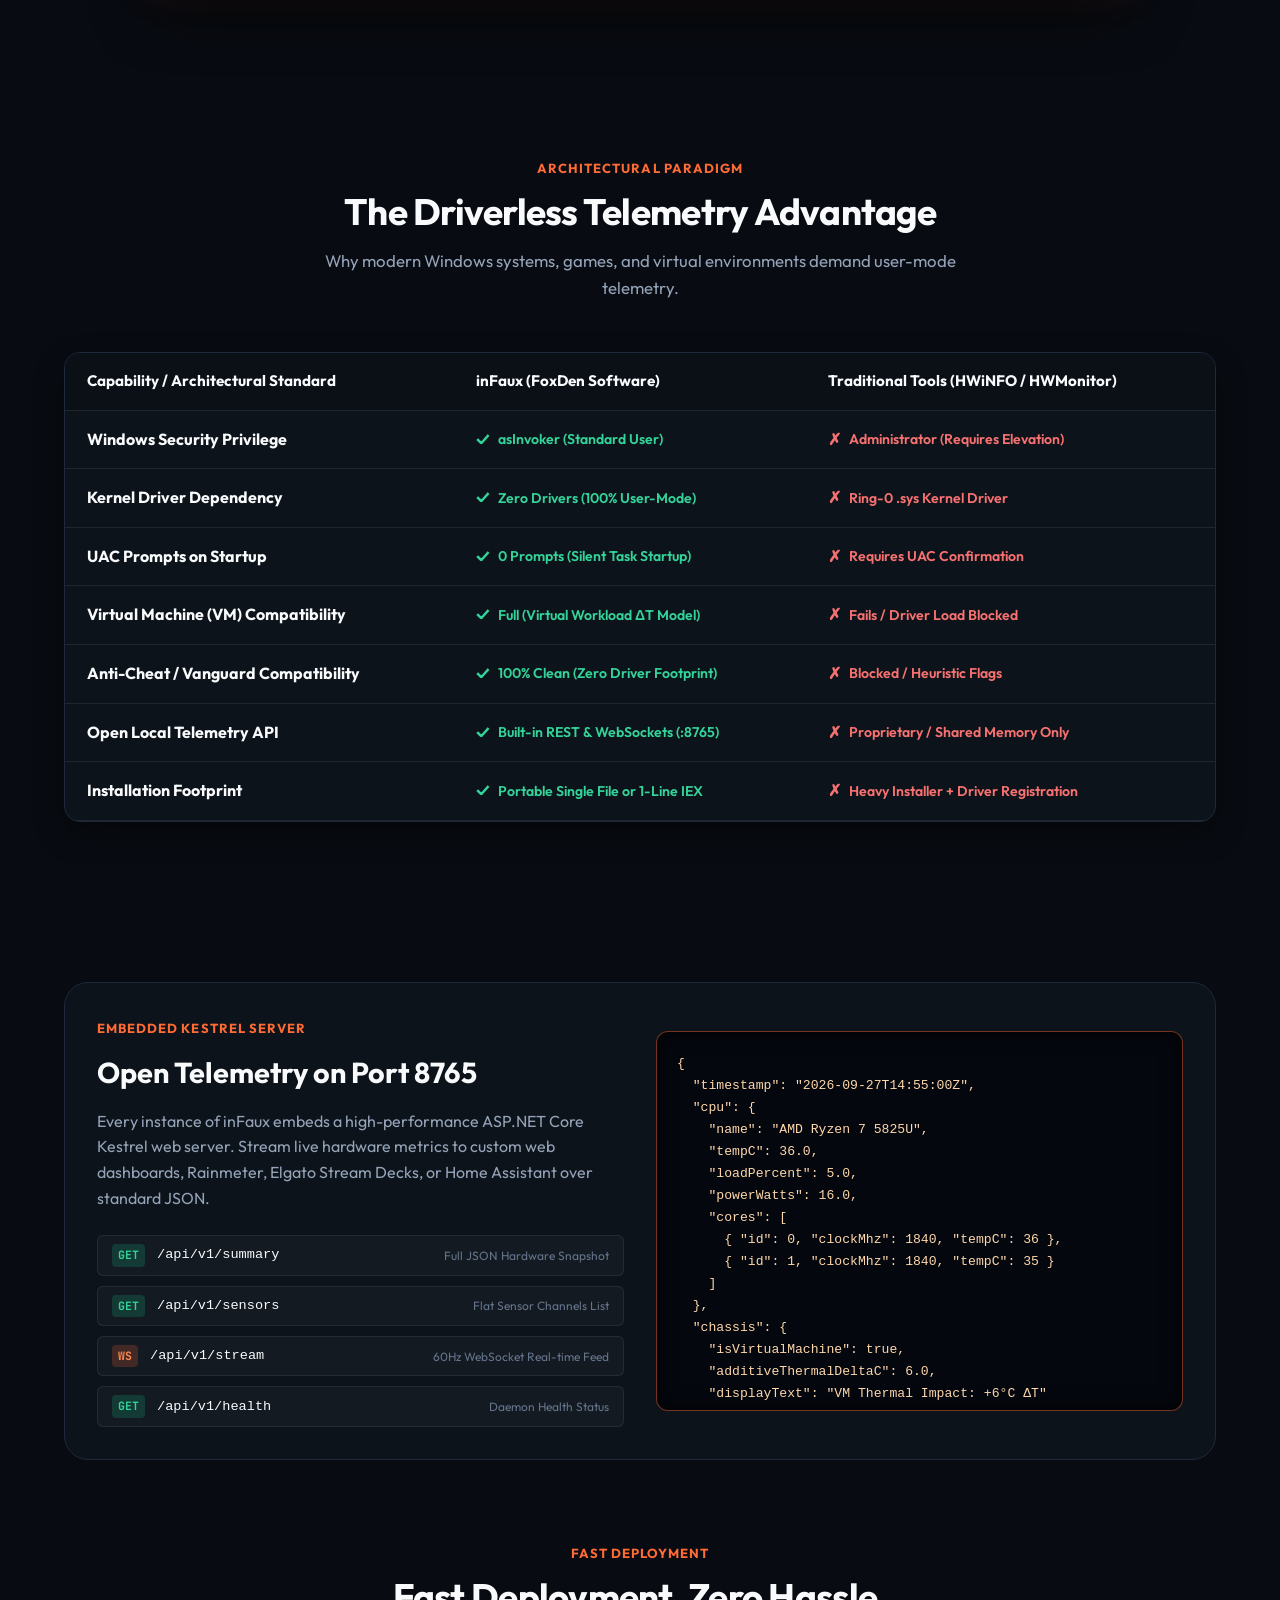
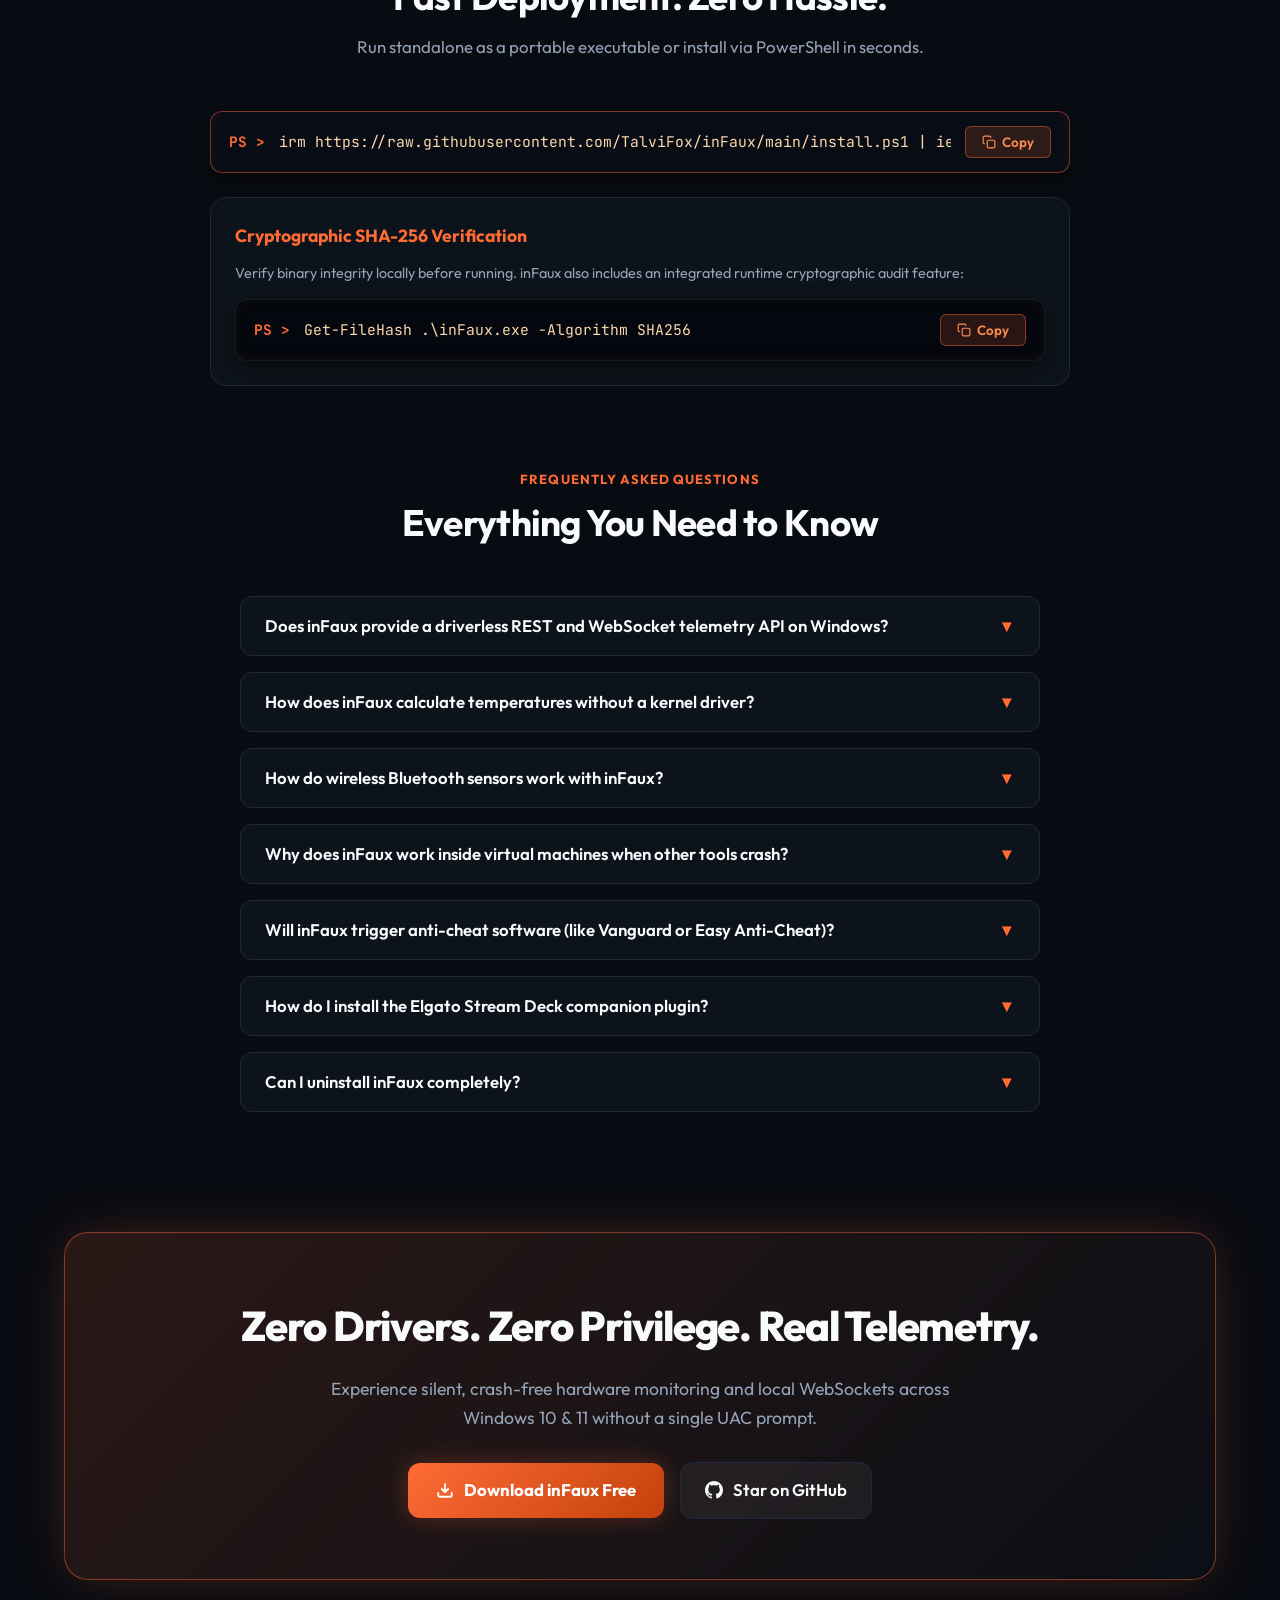
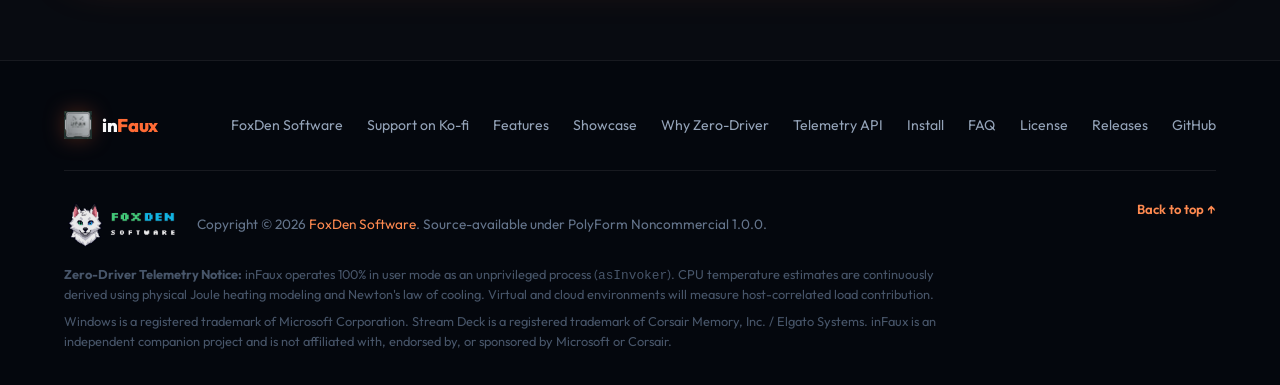
==== commit 15df4bfc: "1.2.2 Source" ====
--- a/docs/index.html
+++ b/docs/index.html
@@ -52,7 +52,7 @@
     "license": "https://polyformproject.org/licenses/noncommercial/1.0.0",
     "url": "https://infaux.foxdensoftware.dev/",
     "downloadUrl": "https://github.com/TalviFox/inFaux/releases",
-    "softwareVersion": "1.2.1",
+    "softwareVersion": "1.2.2",
     "author": {
       "@type": "Organization",
       "name": "FoxDen Software",
@@ -218,7 +218,7 @@
           <div class="hero-btn-row">
             <a href="https://github.com/TalviFox/inFaux/releases/latest" class="btn-primary" id="hero-download-btn">
               <svg width="18" height="18" viewBox="0 0 24 24" fill="none" stroke="currentColor" stroke-width="2.5"><path d="M21 15v4a2 2 0 0 1-2 2H5a2 2 0 0 1-2-2v-4"></path><polyline points="7 10 12 15 17 10"></polyline><line x1="12" y1="15" x2="12" y2="3"></line></svg>
-              <span>Download inFaux <span class="release-version-tag">v1.2.1</span></span>
+              <span>Download inFaux <span class="release-version-tag">v1.2.2</span></span>
             </a>
             <a href="#showcase" class="btn-secondary" id="hero-explore-btn">
               <svg width="18" height="18" viewBox="0 0 24 24" fill="none" stroke="currentColor" stroke-width="2"><rect x="2" y="3" width="20" height="14" rx="2" ry="2"></rect><line x1="8" y1="21" x2="16" y2="21"></line><line x1="12" y1="17" x2="12" y2="21"></line></svg>
